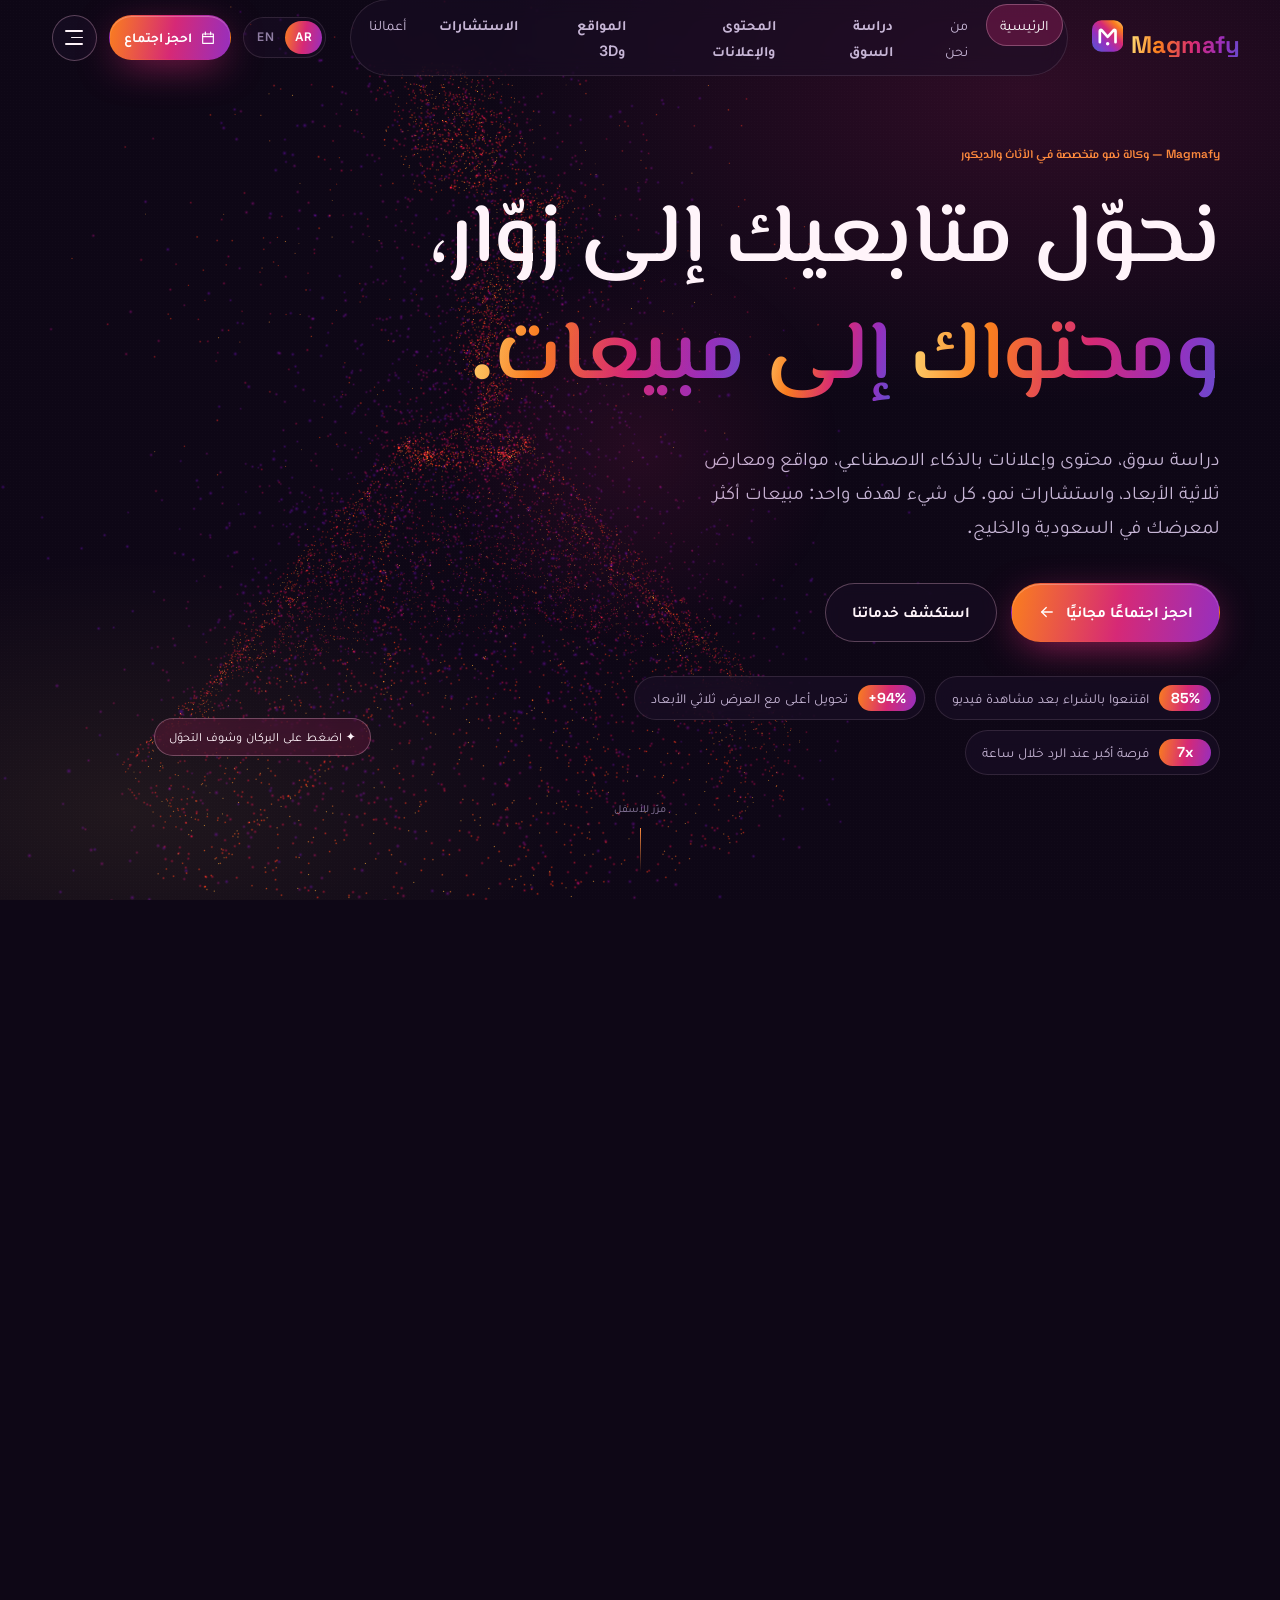
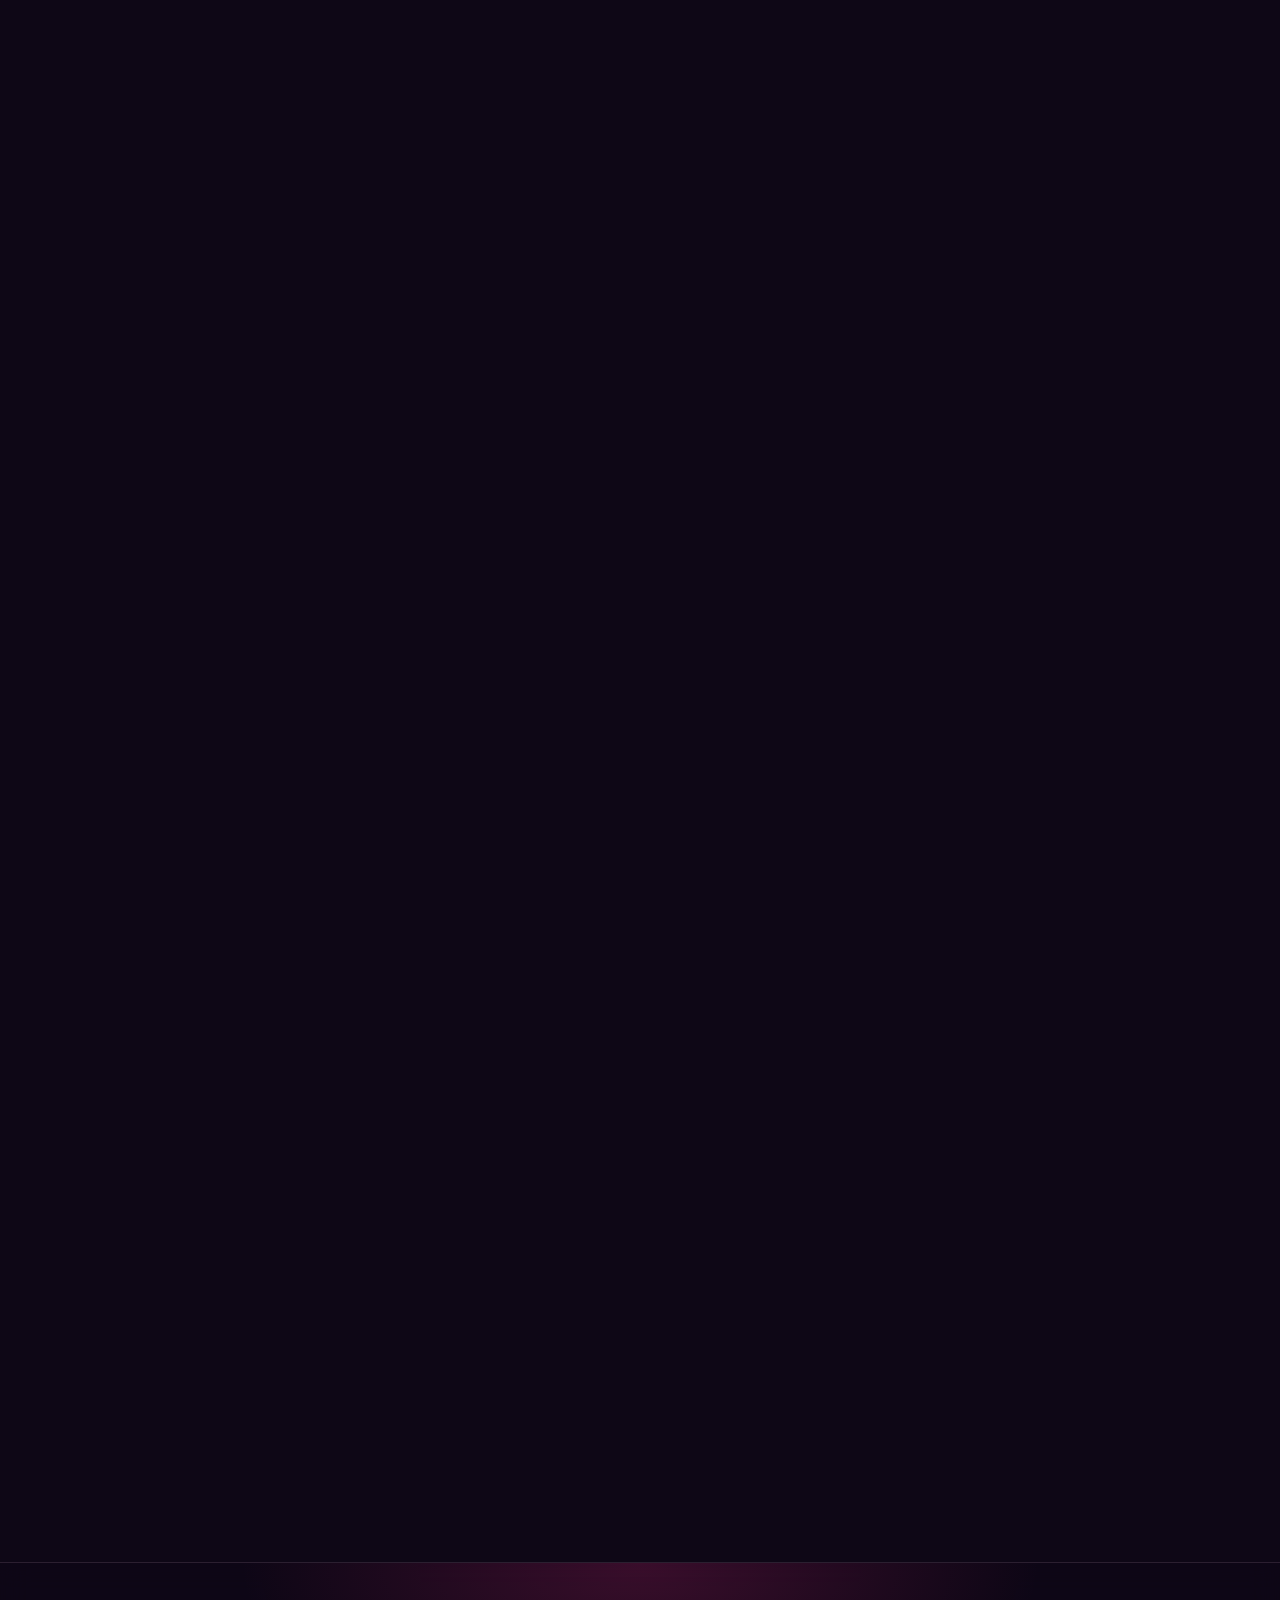
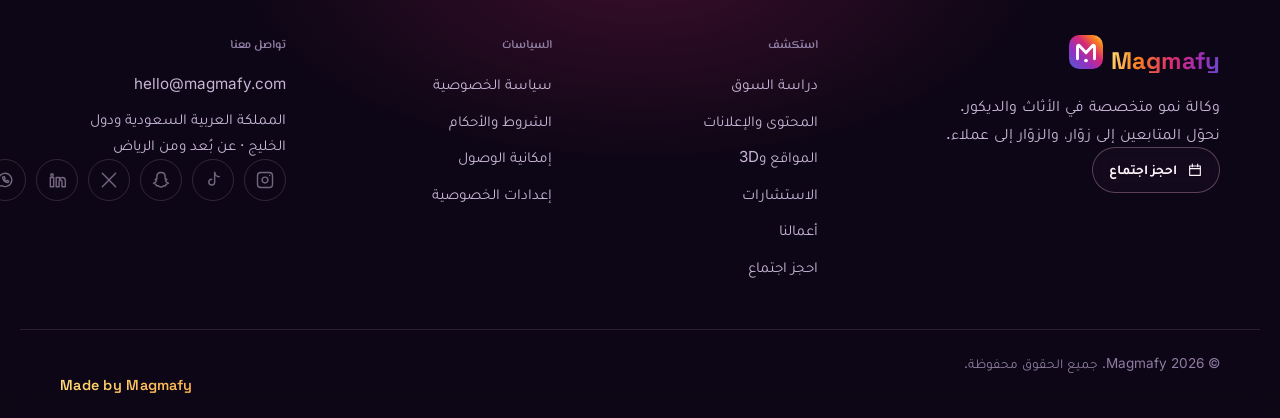
==== pro/index.html @ d5e83c4b "Add Magmafy Pro preview under /pro/ Co-Authored-By: Claude Opus 5.5 (1M context) <noreply@anthropic." ====
<!doctype html>
<html lang="ar" dir="rtl">
<head>
  <meta charset="utf-8">
  <meta name="viewport" content="width=device-width, initial-scale=1, viewport-fit=cover">
  <meta http-equiv="Content-Security-Policy" content="default-src 'self'; script-src 'self'; style-src 'self'; img-src 'self' data: blob:; font-src 'self'; connect-src 'self' blob: https://api.web3forms.com; media-src 'self'; object-src 'none'; base-uri 'none'; form-action 'none'; frame-src 'none'; worker-src 'self' blob:; manifest-src 'self'; upgrade-insecure-requests; require-trusted-types-for 'script'; trusted-types 'none'">
  <meta name="referrer" content="strict-origin-when-cross-origin">
  <meta name="color-scheme" content="dark">
  <meta name="theme-color" content="#0e0716">
  <title>Magmafy — وكالة نمو لمعارض الأثاث والديكور في السعودية</title>
  <meta name="description" content="دراسة السوق، المحتوى والإعلانات بالذكاء الاصطناعي، مواقع ومعارض ثلاثية الأبعاد، واستشارات نمو لمعارض الأثاث والديكور في السعودية والخليج.">
  <meta property="og:title" content="Magmafy — وكالة نمو لمعارض الأثاث والديكور في السعودية">
  <meta property="og:description" content="دراسة السوق، المحتوى والإعلانات بالذكاء الاصطناعي، مواقع ومعارض ثلاثية الأبعاد، واستشارات نمو لمعارض الأثاث والديكور في السعودية والخليج.">
  <meta property="og:type" content="website">
  <meta property="og:locale" content="ar_SA">
  <meta property="og:locale:alternate" content="en_US">
  <link rel="icon" href="assets/img/favicon.svg" type="image/svg+xml">
  <link rel="preload" href="assets/fonts/space-grotesk-latin-wght-normal.woff2" as="font" type="font/woff2" crossorigin>
  <link rel="preload" href="assets/fonts/el-messiri-arabic-700-normal.woff2" as="font" type="font/woff2" crossorigin>
  <link rel="preload" href="assets/fonts/tajawal-arabic-400-normal.woff2" as="font" type="font/woff2" crossorigin>
  <link rel="stylesheet" href="assets/css/main.css">
  <link rel="stylesheet" href="assets/css/demos.css">
  <link rel="stylesheet" href="assets/css/magma.css">
  <script src="content/site-content.js" defer></script>
  <script src="assets/vendor/gsap.min.js" defer></script>
  <script src="assets/vendor/ScrollTrigger.min.js" defer></script>
  <script src="assets/js/main.js" type="module"></script>
</head>
<body data-page="home">
  <div class="preloader" id="preloader" aria-hidden="true"><div class="pl"><div class="pl__glow"></div><div class="pl__orb"><i></i><i></i><i></i><b></b><b></b><b></b></div><div class="preloader__mark"><span>Magmafy</span></div></div><div class="preloader__bar"></div></div>
  <canvas id="world" aria-hidden="true"></canvas>
  <div class="grain" aria-hidden="true"></div>
  <header class="site-header" id="site-header"></header>
  <main id="main" tabindex="-1">
    <noscript><div class="container noscript"><h1>Magmafy</h1><p>فعّل JavaScript لاستخدام الموقع بالكامل. · Please enable JavaScript to use this website.</p><p><a href="booking.html">احجز اجتماع</a> · <a href="privacy.html">سياسة الخصوصية</a> · <a href="terms.html">الشروط والأحكام</a></p><p>Made by Magmafy</p></div></noscript>
  </main>
  <footer class="site-footer" id="site-footer"></footer>
</body>
</html>
---- pro/assets/css/main.css ----
/* ==========================================================================
   Magmafy — design system
   Night-plum canvas, the Magmafy sunset gradient (gold → orange → magenta → violet → blue),
   El Messiri for display, Tajawal for text, Aref Ruqaa for the accent words.
   Colours live in :root so the whole palette can be swapped in one place.
   ========================================================================== */

@font-face { font-family: 'El Messiri'; font-style: normal; font-display: swap; font-weight: 500; src: url('../fonts/el-messiri-arabic-500-normal.woff2') format('woff2'); unicode-range: U+0600-06FF, U+0750-077F, U+0870-088E, U+0890-0891, U+0897-08E1, U+08E3-08FF, U+200C-200E, U+2010-2011, U+204F, U+2E41, U+FB50-FDFF, U+FE70-FE74, U+FE76-FEFC; }
@font-face { font-family: 'El Messiri'; font-style: normal; font-display: swap; font-weight: 600; src: url('../fonts/el-messiri-arabic-600-normal.woff2') format('woff2'); unicode-range: U+0600-06FF, U+0750-077F, U+0870-088E, U+0890-0891, U+0897-08E1, U+08E3-08FF, U+200C-200E, U+2010-2011, U+204F, U+2E41, U+FB50-FDFF, U+FE70-FE74, U+FE76-FEFC; }
@font-face { font-family: 'El Messiri'; font-style: normal; font-display: swap; font-weight: 700; src: url('../fonts/el-messiri-arabic-700-normal.woff2') format('woff2'); unicode-range: U+0600-06FF, U+0750-077F, U+0870-088E, U+0890-0891, U+0897-08E1, U+08E3-08FF, U+200C-200E, U+2010-2011, U+204F, U+2E41, U+FB50-FDFF, U+FE70-FE74, U+FE76-FEFC; }
@font-face { font-family: 'El Messiri'; font-style: normal; font-display: swap; font-weight: 600; src: url('../fonts/el-messiri-latin-600-normal.woff2') format('woff2'); unicode-range: U+0000-00FF, U+0131, U+0152-0153, U+02BB-02BC, U+02C6, U+02DA, U+02DC, U+2000-206F, U+20AC, U+2122, U+2191, U+2193, U+2212, U+2215, U+FEFF, U+FFFD; }
@font-face { font-family: 'El Messiri'; font-style: normal; font-display: swap; font-weight: 700; src: url('../fonts/el-messiri-latin-700-normal.woff2') format('woff2'); unicode-range: U+0000-00FF, U+0131, U+0152-0153, U+02BB-02BC, U+02C6, U+02DA, U+02DC, U+2000-206F, U+20AC, U+2122, U+2191, U+2193, U+2212, U+2215, U+FEFF, U+FFFD; }
@font-face { font-family: 'Aref Ruqaa'; font-style: normal; font-display: swap; font-weight: 700; src: url('../fonts/aref-ruqaa-arabic-700-normal.woff2') format('woff2'); }
@font-face { font-family: 'Tajawal'; font-style: normal; font-display: swap; font-weight: 400; src: url('../fonts/tajawal-arabic-400-normal.woff2') format('woff2'); unicode-range: U+0600-06FF, U+0750-077F, U+0870-088E, U+0890-0891, U+0897-08E1, U+08E3-08FF, U+200C-200E, U+2010-2011, U+204F, U+2E41, U+FB50-FDFF, U+FE70-FE74, U+FE76-FEFC; }
@font-face { font-family: 'Tajawal'; font-style: normal; font-display: swap; font-weight: 400; src: url('../fonts/tajawal-latin-400-normal.woff2') format('woff2'); unicode-range: U+0000-00FF, U+0131, U+0152-0153, U+02BB-02BC, U+02C6, U+02DA, U+02DC, U+2000-206F, U+20AC, U+2122, U+2191, U+2193, U+2212, U+2215, U+FEFF, U+FFFD; }
@font-face { font-family: 'Tajawal'; font-style: normal; font-display: swap; font-weight: 500; src: url('../fonts/tajawal-arabic-500-normal.woff2') format('woff2'); unicode-range: U+0600-06FF, U+0750-077F, U+0870-088E, U+0890-0891, U+0897-08E1, U+08E3-08FF, U+200C-200E, U+2010-2011, U+204F, U+2E41, U+FB50-FDFF, U+FE70-FE74, U+FE76-FEFC; }
@font-face { font-family: 'Tajawal'; font-style: normal; font-display: swap; font-weight: 500; src: url('../fonts/tajawal-latin-500-normal.woff2') format('woff2'); unicode-range: U+0000-00FF, U+0131, U+0152-0153, U+02BB-02BC, U+02C6, U+02DA, U+02DC, U+2000-206F, U+20AC, U+2122, U+2191, U+2193, U+2212, U+2215, U+FEFF, U+FFFD; }
@font-face { font-family: 'Tajawal'; font-style: normal; font-display: swap; font-weight: 700; src: url('../fonts/tajawal-arabic-700-normal.woff2') format('woff2'); unicode-range: U+0600-06FF, U+0750-077F, U+0870-088E, U+0890-0891, U+0897-08E1, U+08E3-08FF, U+200C-200E, U+2010-2011, U+204F, U+2E41, U+FB50-FDFF, U+FE70-FE74, U+FE76-FEFC; }
@font-face { font-family: 'Tajawal'; font-style: normal; font-display: swap; font-weight: 700; src: url('../fonts/tajawal-latin-700-normal.woff2') format('woff2'); unicode-range: U+0000-00FF, U+0131, U+0152-0153, U+02BB-02BC, U+02C6, U+02DA, U+02DC, U+2000-206F, U+20AC, U+2122, U+2191, U+2193, U+2212, U+2215, U+FEFF, U+FFFD; }
@font-face { font-family: 'Tajawal'; font-style: normal; font-display: swap; font-weight: 800; src: url('../fonts/tajawal-arabic-800-normal.woff2') format('woff2'); unicode-range: U+0600-06FF, U+0750-077F, U+0870-088E, U+0890-0891, U+0897-08E1, U+08E3-08FF, U+200C-200E, U+2010-2011, U+204F, U+2E41, U+FB50-FDFF, U+FE70-FE74, U+FE76-FEFC; }
@font-face { font-family: 'Tajawal'; font-style: normal; font-display: swap; font-weight: 800; src: url('../fonts/tajawal-latin-800-normal.woff2') format('woff2'); unicode-range: U+0000-00FF, U+0131, U+0152-0153, U+02BB-02BC, U+02C6, U+02DA, U+02DC, U+2000-206F, U+20AC, U+2122, U+2191, U+2193, U+2212, U+2215, U+FEFF, U+FFFD; }
@font-face { font-family: 'Space Grotesk'; font-style: normal; font-display: swap; font-weight: 300 700; src: url('../fonts/space-grotesk-latin-wght-normal.woff2') format('woff2'); unicode-range: U+0000-00FF, U+0131, U+0152-0153, U+02BB-02BC, U+02C6, U+02DA, U+02DC, U+0304, U+0308, U+0329, U+2000-206F, U+20AC, U+2122, U+2191, U+2193, U+2212, U+2215, U+FEFF, U+FFFD; }
@font-face { font-family: 'Space Grotesk'; font-style: normal; font-display: swap; font-weight: 300 700; src: url('../fonts/space-grotesk-latin-ext-wght-normal.woff2') format('woff2'); unicode-range: U+0100-02BA, U+02BD-02C5, U+02C7-02CC, U+02CE-02D7, U+02DD-02FF, U+0304, U+0308, U+0329, U+1D00-1DBF, U+1E00-1E9F, U+1EF2-1EFF, U+2020, U+20A0-20AB, U+20AD-20C0, U+2113, U+2C60-2C7F, U+A720-A7FF; }
@font-face { font-family: 'Inter'; font-style: normal; font-display: swap; font-weight: 100 900; src: url('../fonts/inter-latin-wght-normal.woff2') format('woff2'); unicode-range: U+0000-00FF, U+0131, U+0152-0153, U+02BB-02BC, U+02C6, U+02DA, U+02DC, U+0304, U+0308, U+0329, U+2000-206F, U+20AC, U+2122, U+2191, U+2193, U+2212, U+2215, U+FEFF, U+FFFD; }
@font-face { font-family: 'Inter'; font-style: normal; font-display: swap; font-weight: 100 900; src: url('../fonts/inter-latin-ext-wght-normal.woff2') format('woff2'); unicode-range: U+0100-02BA, U+02BD-02C5, U+02C7-02CC, U+02CE-02D7, U+02DD-02FF, U+0304, U+0308, U+0329, U+1D00-1DBF, U+1E00-1E9F, U+1EF2-1EFF, U+2020, U+20A0-20AB, U+20AD-20C0, U+2113, U+2C60-2C7F, U+A720-A7FF; }

:root {
  --c-bg: #0e0716;
  --c-bg-2: #1a0f27;
  --c-surface: rgba(30, 17, 44, 0.58);
  --c-surface-solid: #1a0f27;
  --c-border: rgba(255, 210, 236, 0.12);
  --c-border-strong: rgba(255, 196, 226, 0.3);
  --c-text: #fff4fa;
  --c-muted: #c7b6d6;
  --c-faint: #8f7ea3;
  --c-violet: #d62976;
  --c-violet-2: #ff8a3d;
  --c-cyan: #feda75;
  --c-pink: #d62976;
  --m-y: #feda75; --m-o: #fa7e1e; --m-p: #d62976; --m-v: #962fbf; --m-b: #4f5bd5;
  --grad: linear-gradient(100deg, #feda75 0%, #fa7e1e 26%, #d62976 58%, #962fbf 84%, #4f5bd5 108%);
  --grad-btn: linear-gradient(100deg, #fa7e1e 0%, #d62976 52%, #962fbf 100%);
  --grad-soft: linear-gradient(100deg, rgba(254, 218, 117, .14), rgba(214, 41, 118, .14) 55%, rgba(79, 91, 213, .14));

  --f-display: 'Space Grotesk', 'El Messiri', 'Tajawal', system-ui, sans-serif;
  --f-body: 'Inter', 'Tajawal', system-ui, -apple-system, 'Segoe UI', Tahoma, sans-serif;
  --f-art: 'Aref Ruqaa', 'El Messiri', serif;

  --radius: 22px;
  --radius-s: 14px;
  --container: 1240px;
  --gutter: clamp(16px, 4vw, 40px);
  --header-h: 76px;
  --ease: cubic-bezier(.2, .8, .2, 1);
  color-scheme: dark;
}

*, *::before, *::after { box-sizing: border-box; }
[hidden] { display: none !important; }
html { -webkit-text-size-adjust: 100%; scroll-behavior: smooth; scroll-padding-top: calc(var(--header-h) + 12px); }
html.menu-open { overflow: hidden; }
body {
  margin: 0;
  background: var(--c-bg);
  color: var(--c-text);
  font: 400 1rem/1.65 var(--f-body);
  -webkit-font-smoothing: antialiased;
  overflow-x: hidden;
  min-height: 100vh;
}
body::before {
  /* Soft colour wash behind the 3D canvas. */
  content: '';
  position: fixed; inset: 0; z-index: -2; pointer-events: none;
  background:
    radial-gradient(60vw 50vh at 80% 10%, rgba(214, 41, 118, .16), transparent 70%),
    radial-gradient(50vw 40vh at 10% 90%, rgba(254, 218, 117, .08), transparent 70%),
    var(--c-bg);
}
img, svg { display: block; max-width: 100%; }
a { color: inherit; }
button, input, select, textarea { font: inherit; color: inherit; }
::selection { background: rgba(214, 41, 118, .45); color: #fff; }
:focus-visible { outline: 2px solid var(--c-cyan); outline-offset: 3px; border-radius: 6px; }

.icon { fill: none; stroke: currentColor; stroke-width: 1.7; stroke-linecap: round; stroke-linejoin: round; flex: none; }
.container { width: 100%; max-width: var(--container); margin: 0 auto; padding: 0 var(--gutter); }
.container--narrow { max-width: 820px; }
.muted { color: var(--c-faint); }
.center { display: flex; justify-content: center; margin-top: 48px; }

#world {
  position: fixed; inset: 0; width: 100vw; height: 100vh; z-index: -1; pointer-events: none;
}
.grain {
  position: fixed; inset: 0; z-index: -1; pointer-events: none; opacity: .5;
  background-image: radial-gradient(rgba(255,255,255,.035) 1px, transparent 1px);
  background-size: 3px 3px;
}

/* ---------- Preloader ---------- */
.preloader {
  position: fixed; inset: 0; z-index: 100; display: grid; place-items: center;
  background: var(--c-bg); transition: opacity .7s var(--ease), visibility .7s;
}
.preloader.is-done { opacity: 0; visibility: hidden; }
.preloader.is-done .pl { transform: scale(1.35); filter: blur(6px); }
/* Light CSS-only 3D: a gyroscope of three tilted rings with orbiting sparks.
   Only transform/opacity animate, so it stays on the compositor and costs almost nothing. */
.pl { position: relative; display: grid; place-items: center; width: min(340px, 78vw); aspect-ratio: 1; perspective: 900px; transition: transform .8s var(--ease), filter .8s var(--ease); }
.pl > * { grid-area: 1 / 1; }
.pl__glow { width: 70%; aspect-ratio: 1; border-radius: 50%; background: radial-gradient(circle, rgba(214, 41, 118,.45), rgba(254, 218, 117,.12) 45%, transparent 70%); filter: blur(18px); animation: plPulse 2.4s ease-in-out infinite; }
.pl__orb { position: relative; width: 100%; height: 100%; transform-style: preserve-3d; animation: plSpin 9s linear infinite, plIn 1s var(--ease) both; }
.pl__orb i { position: absolute; inset: 0; border-radius: 50%; border: 1.5px solid transparent; transform-style: preserve-3d;
  background: linear-gradient(var(--c-bg), var(--c-bg)) padding-box, conic-gradient(from 0deg, transparent 0 20%, rgba(255, 196, 226,.9), rgba(254, 218, 117,.9), transparent 80%) border-box;
  -webkit-mask: radial-gradient(farthest-side, transparent calc(100% - 2px), #000 calc(100% - 1.5px)); mask: radial-gradient(farthest-side, transparent calc(100% - 2px), #000 calc(100% - 1.5px)); }
.pl__orb i:nth-child(1) { transform: rotateX(72deg); animation: plRing 3.2s linear infinite; --t: rotateX(72deg); }
.pl__orb i:nth-child(2) { transform: rotateY(72deg); animation: plRing 4.4s linear infinite reverse; --t: rotateY(72deg); inset: 6%; }
.pl__orb i:nth-child(3) { transform: rotateX(60deg) rotateY(-45deg); animation: plRing 5.6s linear infinite; --t: rotateX(60deg) rotateY(-45deg); inset: 12%; }
.pl__orb b { position: absolute; inset: 4%; transform-style: preserve-3d; --t: rotateX(70deg); animation: plRing 3s linear infinite; }
.pl__orb b::after { content: ''; position: absolute; left: -3px; top: 50%; width: 6px; height: 6px; margin-top: -3px; border-radius: 50%; background: var(--c-cyan); box-shadow: 0 0 12px 3px rgba(254, 218, 117,.7); }
.pl__orb b:nth-of-type(2) { inset: 14%; --t: rotateY(65deg) rotateX(20deg); animation-duration: 4.2s; animation-direction: reverse; }
.pl__orb b:nth-of-type(2)::after { background: var(--c-violet-2); box-shadow: 0 0 12px 3px rgba(255, 196, 226,.75); }
.pl__orb b:nth-of-type(3) { inset: 20%; --t: rotateX(50deg) rotateY(-40deg); animation-duration: 5.4s; animation-delay: -2s; }
.pl__orb b:nth-of-type(3)::after { background: var(--c-pink); box-shadow: 0 0 10px 2px rgba(254, 218, 117,.7); }
.pl .preloader__mark { position: relative; z-index: 1; animation: plMark 1.1s var(--ease) .15s both; }
.pl .preloader__mark span:first-child { background: linear-gradient(100deg, #fff 30%, #ffc58f 45%, #ffe7a3 55%, #fff 70%); background-size: 250% 100%; -webkit-background-clip: text; background-clip: text; color: transparent; animation: plShine 2.4s ease-in-out .6s infinite; }
@keyframes plSpin { to { transform: rotateY(360deg) rotateX(20deg); } }
@keyframes plIn { from { opacity: 0; scale: .6; } }
@keyframes plRing { from { transform: var(--t) rotateZ(0); } to { transform: var(--t) rotateZ(360deg); } }
@keyframes plPulse { 50% { opacity: .55; transform: scale(.88); } }
@keyframes plMark { from { opacity: 0; letter-spacing: .4em; filter: blur(8px); } }
@keyframes plShine { from { background-position: 100% 0; } to { background-position: -50% 0; } }
.preloader__mark { font: 600 clamp(2rem, 6vw, 3.4rem)/1 var(--f-display); letter-spacing: .02em; display: flex; gap: .3em; align-items: baseline; }
.preloader__mark span:last-child { font-size: .45em; padding: .25em .55em; border-radius: 99px; border: 1px solid var(--c-border-strong); color: var(--c-cyan); }
.preloader__bar { position: absolute; bottom: 18vh; width: min(240px, 60vw); height: 2px; background: rgba(255,255,255,.08); overflow: hidden; border-radius: 2px; }
.preloader__bar::after { content: ''; position: absolute; inset: 0; background: var(--grad); transform-origin: left; animation: load 1.2s var(--ease) forwards; }
@keyframes load { from { transform: scaleX(0); } to { transform: scaleX(1); } }

/* ---------- Header ---------- */
.skip {
  position: fixed; top: 10px; left: 10px; z-index: 60; padding: 10px 16px; border-radius: 10px;
  background: var(--c-text); color: var(--c-bg); font-weight: 600; text-decoration: none;
  transform: translateY(-160%); transition: transform .2s;
}
.skip:focus { transform: none; }
.site-header { position: fixed; inset: 0 0 auto; z-index: 50; }
.header__bar {
  position: relative; z-index: 2;
  display: flex; align-items: center; gap: 24px; height: var(--header-h);
  padding: 0 var(--gutter); max-width: 1440px; margin: 0 auto;
  transition: background .4s, border-color .4s, backdrop-filter .4s;
  border-bottom: 1px solid transparent;
}
.site-header.is-scrolled .header__bar,
.site-header.is-open .header__bar {
  background: rgba(14, 7, 22, .72); backdrop-filter: blur(18px) saturate(140%); -webkit-backdrop-filter: blur(18px) saturate(140%);
  border-color: var(--c-border);
}
.site-header.is-scrolled .header__bar { max-width: none; }
.header__brand { text-decoration: none; display: inline-flex; }
.brand { display: inline-flex; align-items: baseline; gap: 8px; font: 700 1.5rem/1 var(--f-display); letter-spacing: .02em; }
.brand__name { background: var(--grad); -webkit-background-clip: text; background-clip: text; color: transparent; }
.brand__suffix { font-size: .62rem; font-weight: 600; letter-spacing: .12em; padding: 4px 8px; border-radius: 99px; border: 1px solid var(--c-border-strong); color: var(--c-cyan); transform: translateY(-3px); }

.nav { margin-left: auto; }
.nav__list { display: flex; gap: 4px; list-style: none; margin: 0; padding: 4px; border-radius: 99px; border: 1px solid var(--c-border); background: rgba(26, 15, 39, .5); backdrop-filter: blur(10px); -webkit-backdrop-filter: blur(10px); }
.nav__link {
  display: block; padding: 8px 14px; border-radius: 99px; text-decoration: none; font-size: .9rem; color: var(--c-muted);
  transition: color .25s, background .25s;
}
.nav__link:hover { color: var(--c-text); background: rgba(214, 41, 118, .12); }
.nav__link[aria-current='page'] { color: #fff; background: rgba(214, 41, 118, .28); box-shadow: inset 0 0 0 1px var(--c-border-strong); }
.nav__link--service { font-weight: 600; letter-spacing: .01em; }

.header__tools { display: flex; align-items: center; gap: 12px; margin-left: 12px; }
.lang { display: flex; padding: 3px; border-radius: 99px; border: 1px solid var(--c-border); background: rgba(26, 15, 39, .5); }
.lang__btn { border: 0; background: none; cursor: pointer; padding: 6px 10px; border-radius: 99px; font-size: .74rem; font-weight: 600; letter-spacing: .06em; color: var(--c-faint); transition: background .25s, color .25s; }
.lang__btn:hover { color: var(--c-text); }
.lang__btn[aria-pressed='true'] { background: var(--grad-btn); color: #fff; }

.burger {
  width: 46px; height: 46px; border-radius: 50%; border: 1px solid var(--c-border-strong); background: rgba(26, 15, 39, .6);
  display: grid; place-content: center; gap: 5px; cursor: pointer; transition: border-color .3s, background .3s;
}
.burger:hover { background: rgba(214, 41, 118, .2); }
.burger span { display: block; width: 18px; height: 1.6px; background: currentColor; border-radius: 2px; transition: transform .4s var(--ease), opacity .3s; }
.burger span:nth-child(2) { width: 12px; margin-left: auto; }
.is-open .burger span:nth-child(1) { transform: translateY(6.6px) rotate(45deg); }
.is-open .burger span:nth-child(2) { opacity: 0; }
.is-open .burger span:nth-child(3) { transform: translateY(-6.6px) rotate(-45deg); }

/* Side menu with the specialties */
.menu-panel {
  position: fixed; inset: 0; z-index: 1; overflow-y: auto;
  padding: calc(var(--header-h) + 32px) 0 48px;
  background: rgba(14, 7, 22, .9); backdrop-filter: blur(24px); -webkit-backdrop-filter: blur(24px);
  opacity: 0; transition: opacity .45s var(--ease);
}
.menu-panel.is-visible { opacity: 1; }
.menu-panel__inner { display: grid; grid-template-columns: 1.6fr 1fr; gap: clamp(32px, 6vw, 96px); }
.spec-list, .menu-panel__links, .menu-panel__legal { list-style: none; margin: 0; padding: 0; }
.spec-list li { opacity: 0; transform: translateY(24px); transition: opacity .5s var(--ease), transform .6s var(--ease); }
.menu-panel.is-visible .spec-list li { opacity: 1; transform: none; }
.menu-panel.is-visible .spec-list li:nth-child(2) { transition-delay: .06s; }
.menu-panel.is-visible .spec-list li:nth-child(3) { transition-delay: .12s; }
.menu-panel.is-visible .spec-list li:nth-child(4) { transition-delay: .18s; }
.spec {
  display: grid; grid-template-columns: auto auto 1fr auto; align-items: center; gap: 20px;
  padding: 22px 8px; border-bottom: 1px solid var(--c-border); text-decoration: none;
  transition: padding .35s var(--ease), background .35s;
}
.spec:hover, .spec:focus-visible, .spec[aria-current='page'] { padding-left: 20px; background: linear-gradient(90deg, rgba(214, 41, 118, .14), transparent); }
.spec__num { font: 500 .8rem/1 var(--f-display); color: var(--c-faint); }
.spec__icon { width: 52px; height: 52px; border-radius: 16px; display: grid; place-items: center; color: var(--c-cyan); background: rgba(214, 41, 118, .12); border: 1px solid var(--c-border); }
.spec__text { display: grid; gap: 4px; }
.spec__title { font: 600 clamp(1.5rem, 3.2vw, 2.4rem)/1.1 var(--f-display); letter-spacing: -.01em; }
.spec__tagline { color: var(--c-muted); font-size: .95rem; }
.spec__arrow { color: var(--c-violet-2); transition: transform .35s var(--ease); }
.spec:hover .spec__arrow { transform: translateX(6px); }
.menu-panel__links a { display: block; padding: 10px 0; font: 500 1.3rem/1.3 var(--f-display); text-decoration: none; color: var(--c-muted); transition: color .2s; }
.menu-panel__links a:hover, .menu-panel__links a[aria-current='page'] { color: var(--c-text); }
.menu-panel__legal { margin-top: 32px; display: flex; gap: 20px; flex-wrap: wrap; font-size: .85rem; }
.menu-panel__legal a { color: var(--c-faint); }

/* ---------- Type ---------- */
.eyebrow { margin: 0 0 18px; font: 600 .74rem/1.5 var(--f-display); letter-spacing: .22em; text-transform: uppercase; color: var(--c-violet-2); }
.section-title {
  margin: 0; font: 600 clamp(2.2rem, 5.4vw, 4.4rem)/1.04 var(--f-display); letter-spacing: -.025em;
  background: linear-gradient(90deg, var(--c-text) 50%, rgba(255, 244, 250, .28) 50%);
  background-size: 200% 100%; background-position-x: 0%;
  -webkit-background-clip: text; background-clip: text; color: transparent;
}
.section-title .accent, .hero__line--accent .word__inner { background: var(--grad); -webkit-background-clip: text; background-clip: text; color: transparent; }
.section-head { margin-bottom: clamp(32px, 5vw, 64px); max-width: 860px; }
.lead { font-size: clamp(1.05rem, 1.6vw, 1.25rem); color: var(--c-muted); max-width: 640px; margin: -32px 0 48px; }
.prose p { color: var(--c-muted); font-size: 1.06rem; margin: 0 0 1.1em; max-width: 62ch; }

/* ---------- Buttons ---------- */
.btn {
  --tx: 0px; --ty: 0px;
  display: inline-flex; align-items: center; justify-content: center; gap: 10px;
  padding: 15px 26px; border-radius: 99px; border: 1px solid transparent;
  font-weight: 600; font-size: .95rem; text-decoration: none; cursor: pointer; white-space: nowrap;
  transform: translate(var(--tx), var(--ty)); transition: transform .35s var(--ease), box-shadow .35s, background .35s, border-color .35s;
}
.btn--primary { background: var(--grad-btn); color: #fff; box-shadow: 0 10px 40px -10px rgba(214, 41, 118, .8), inset 0 1px 0 rgba(255,255,255,.25); }
.btn--primary:hover { box-shadow: 0 16px 60px -10px rgba(214, 41, 118, 1), 0 0 0 4px rgba(214, 41, 118, .18); }
.btn--ghost { border-color: var(--c-border-strong); background: rgba(26, 15, 39, .5); backdrop-filter: blur(8px); }
.btn--ghost:hover { border-color: var(--c-violet-2); background: rgba(214, 41, 118, .14); }
.btn .icon { transition: transform .3s var(--ease); }
.btn:hover .icon { transform: translateX(4px); }
.btn--block { width: 100%; }

/* ---------- Hero ---------- */
.hero { position: relative; min-height: 100svh; display: flex; align-items: center; padding: calc(var(--header-h) + 40px) 0 96px; }
.hero--compact { min-height: 64svh; }
.hero--service { min-height: 88svh; }
.hero__inner { position: relative; }
.hero__title { margin: 0 0 28px; font: 600 clamp(2.8rem, 8.4vw, 7.2rem)/.98 var(--f-display); letter-spacing: -.035em; max-width: 14ch; }
.hero--compact .hero__title { font-size: clamp(2.4rem, 6.4vw, 5.2rem); max-width: 18ch; }
.hero__line { display: block; }
.word { display: inline-block; overflow: hidden; vertical-align: top; padding-bottom: .08em; margin-right: .22em; }
.word:last-child { margin-right: 0; }
.word__inner { display: inline-block; will-change: transform; }
.hero__text { max-width: 560px; font-size: clamp(1.05rem, 1.5vw, 1.22rem); color: var(--c-muted); margin: 0 0 40px; }
.hero__actions { display: flex; flex-wrap: wrap; gap: 14px; }
.back-link { display: inline-block; margin-bottom: 28px; color: var(--c-muted); text-decoration: none; font-size: .9rem; }
.back-link:hover { color: var(--c-text); }
.scroll-cue {
  position: absolute; left: 50%; bottom: 28px; transform: translateX(-50%);
  display: flex; flex-direction: column; align-items: center; gap: 10px;
  font-size: .68rem; letter-spacing: .3em; text-transform: uppercase; color: var(--c-faint); text-decoration: none;
}
.scroll-cue__line { width: 1px; height: 44px; background: linear-gradient(var(--c-violet-2), transparent); position: relative; overflow: hidden; }
.scroll-cue__line::after { content: ''; position: absolute; left: 0; top: -40%; width: 1px; height: 40%; background: #fff; animation: drip 2s var(--ease) infinite; }
@keyframes drip { to { top: 110%; } }

/* ---------- Sections ---------- */
.section { position: relative; padding: clamp(80px, 12vw, 160px) 0; }

.about__grid { display: grid; grid-template-columns: 1.3fr 1fr; gap: clamp(40px, 7vw, 120px); align-items: center; }
.stats { list-style: none; margin: 0; padding: 0; display: grid; grid-template-columns: 1fr 1fr; gap: 14px; }
.stat {
  padding: 28px 24px; border-radius: var(--radius); background: var(--c-surface); border: 1px solid var(--c-border);
  backdrop-filter: blur(14px); -webkit-backdrop-filter: blur(14px); display: grid; gap: 6px;
}
.stat__value { font: 600 clamp(2.2rem, 4vw, 3.2rem)/1 var(--f-display); background: var(--grad); -webkit-background-clip: text; background-clip: text; color: transparent; }
.stat__label { color: var(--c-muted); font-size: .92rem; }

/* Tilt cards */
[data-tilt] { --rx: 0deg; --ry: 0deg; --mx: 50%; --my: 50%; transform: perspective(900px) rotateX(var(--rx)) rotateY(var(--ry)); transition: transform .5s var(--ease); transform-style: preserve-3d; }

.svc-grid { list-style: none; margin: 0; padding: 0; display: grid; grid-template-columns: repeat(4, 1fr); gap: 16px; }
.svc-card { border-radius: var(--radius); }
.svc-card__link {
  position: relative; display: flex; flex-direction: column; gap: 14px; height: 100%; min-height: 340px; padding: 28px;
  border-radius: var(--radius); background: var(--c-surface); border: 1px solid var(--c-border); text-decoration: none; overflow: hidden;
  backdrop-filter: blur(14px); -webkit-backdrop-filter: blur(14px); transition: border-color .35s;
}
.svc-card__link:hover, .svc-card__link:focus-visible { border-color: var(--c-border-strong); }
.svc-card__glow { position: absolute; inset: 0; background: radial-gradient(320px circle at var(--mx) var(--my), rgba(214, 41, 118, .28), transparent 60%); opacity: 0; transition: opacity .4s; pointer-events: none; }
.svc-card__link:hover .svc-card__glow { opacity: 1; }
.svc-card__top { display: flex; justify-content: space-between; align-items: flex-start; }
.svc-card__icon { width: 56px; height: 56px; border-radius: 16px; display: grid; place-items: center; color: var(--c-cyan); background: rgba(214, 41, 118, .14); border: 1px solid var(--c-border); }
.svc-card__num { font: 500 .85rem/1 var(--f-display); color: var(--c-faint); }
.svc-card__title { margin-top: auto; font: 600 1.6rem/1.15 var(--f-display); letter-spacing: -.01em; }
.svc-card__tagline { color: var(--c-muted); font-size: .95rem; }
.svc-card__more { display: inline-flex; align-items: center; gap: 8px; font-size: .85rem; font-weight: 600; color: var(--c-violet-2); }
.svc-card__link:hover .svc-card__more .icon { transform: translateX(4px); transition: transform .3s var(--ease); }

/* Timeline */
.timeline { list-style: none; margin: 0; padding: 0; position: relative; display: grid; gap: 28px; max-width: 900px; }
.timeline__rail { position: absolute; left: 27px; top: 10px; bottom: 10px; width: 2px; background: rgba(255, 196, 226, .14); border-radius: 2px; }
.timeline__fill { position: absolute; inset: 0; background: var(--grad); transform-origin: top; border-radius: 2px; }
.timeline__step { display: grid; grid-template-columns: 56px 1fr; gap: 28px; align-items: start; }
.timeline__dot {
  position: relative; z-index: 1; width: 56px; height: 56px; border-radius: 50%; display: grid; place-items: center;
  font: 600 .9rem/1 var(--f-display); background: var(--c-bg-2); border: 1px solid var(--c-border-strong); color: var(--c-cyan);
  box-shadow: 0 0 0 6px var(--c-bg), 0 0 30px -4px rgba(214, 41, 118, .7);
}
.timeline__card { padding: 26px 28px; border-radius: var(--radius); background: var(--c-surface); border: 1px solid var(--c-border); backdrop-filter: blur(14px); -webkit-backdrop-filter: blur(14px); }
.timeline__card h3 { margin: 0 0 8px; font: 600 1.3rem/1.2 var(--f-display); }
.timeline__card p { margin: 0; color: var(--c-muted); }

/* Why */
.why-grid { list-style: none; margin: 0; padding: 0; display: grid; grid-template-columns: repeat(4, 1fr); gap: 16px; }
.why-card { padding: 32px; border-radius: var(--radius); background: var(--c-surface); border: 1px solid var(--c-border); backdrop-filter: blur(14px); -webkit-backdrop-filter: blur(14px); }
.why-card__icon { width: 52px; height: 52px; border-radius: 16px; display: grid; place-items: center; margin-bottom: 26px; color: #fff; background: var(--grad-btn); box-shadow: 0 10px 30px -10px rgba(214, 41, 118, .9); }
.why-card h3 { margin: 0 0 10px; font: 600 1.3rem/1.2 var(--f-display); }
.why-card p { margin: 0; color: var(--c-muted); }

/* Projects */
.projects { list-style: none; margin: 0; padding: 0; display: grid; grid-template-columns: repeat(3, 1fr); gap: 20px; }
.project__link {
  display: flex; flex-direction: column; height: 100%; border-radius: var(--radius); overflow: hidden; text-decoration: none;
  background: var(--c-surface); border: 1px solid var(--c-border); backdrop-filter: blur(14px); -webkit-backdrop-filter: blur(14px);
  transition: border-color .35s, box-shadow .35s;
}
a.project__link:hover { border-color: var(--c-border-strong); box-shadow: 0 30px 80px -30px rgba(214, 41, 118, .6); }
.project__frame { margin: 14px 14px 0; border-radius: 14px; overflow: hidden; background: #140a1f; border: 1px solid var(--c-border); }
.project__dots { display: flex; gap: 6px; padding: 10px 12px; border-bottom: 1px solid var(--c-border); }
.project__dots i { width: 8px; height: 8px; border-radius: 50%; background: rgba(255,255,255,.14); }
.project__img { width: 100%; aspect-ratio: 16 / 10; object-fit: cover; transition: transform .8s var(--ease); }
a.project__link:hover .project__img { transform: scale(1.05); }
.project__placeholder { aspect-ratio: 16 / 10; display: grid; place-items: center; font: 700 3rem/1 var(--f-display); letter-spacing: .04em; color: rgba(255,255,255,.85); }
.project__placeholder--0 { background: radial-gradient(circle at 30% 30%, #962fbf, #1e1145 70%); }
.project__placeholder--1 { background: radial-gradient(circle at 70% 30%, #0891b2, #0b1d3a 70%); }
.project__placeholder--2 { background: radial-gradient(circle at 50% 70%, #c026d3, #2a0d3a 70%); }
.project__body { padding: 22px 24px 26px; display: grid; gap: 10px; }
.project__label { justify-self: start; font-size: .72rem; font-weight: 600; letter-spacing: .08em; text-transform: uppercase; padding: 5px 10px; border-radius: 99px; background: rgba(254, 218, 117, .1); color: var(--c-cyan); }
.project__title { margin: 0; font: 600 1.35rem/1.2 var(--f-display); }
.project__text { margin: 0; color: var(--c-muted); font-size: .95rem; }
.project__visit { display: inline-flex; align-items: center; gap: 8px; font-size: .88rem; font-weight: 600; color: var(--c-violet-2); }
.tags { list-style: none; margin: 4px 0 0; padding: 0; display: flex; flex-wrap: wrap; gap: 6px; }
.tags li { font-size: .75rem; padding: 4px 10px; border-radius: 99px; border: 1px solid var(--c-border); color: var(--c-muted); }

/* CTA band */
.cta-band__card {
  position: relative; overflow: hidden; text-align: center; display: grid; justify-items: center; gap: 32px;
  padding: clamp(56px, 9vw, 120px) var(--gutter); border-radius: calc(var(--radius) * 1.6);
  border: 1px solid var(--c-border-strong);
  background: radial-gradient(80% 120% at 50% 0%, rgba(214, 41, 118, .3), rgba(26, 15, 39, .6) 70%);
  backdrop-filter: blur(10px); -webkit-backdrop-filter: blur(10px);
}

/* Service page */
.feature-grid { list-style: none; margin: 0; padding: 0; display: grid; grid-template-columns: repeat(auto-fill, minmax(260px, 1fr)); gap: 16px; }
.feature { position: relative; padding: 28px; min-height: 170px; border-radius: var(--radius); background: var(--c-surface); border: 1px solid var(--c-border); backdrop-filter: blur(14px); -webkit-backdrop-filter: blur(14px); display: grid; align-content: space-between; gap: 22px; }
.feature__num { position: absolute; top: 24px; right: 26px; font: 500 .8rem/1 var(--f-display); color: var(--c-faint); }
.feature__icon { width: 40px; height: 40px; border-radius: 12px; display: grid; place-items: center; color: var(--c-cyan); background: rgba(254, 218, 117, .1); }
.feature p { margin: 0; font: 500 1.12rem/1.35 var(--f-display); }
.next-svc { padding-top: 0; }
.next-svc__link { display: flex; align-items: center; justify-content: space-between; flex-wrap: wrap; gap: 16px; padding: 40px 0; border-top: 1px solid var(--c-border); border-bottom: 1px solid var(--c-border); text-decoration: none; }
.next-svc__link .eyebrow { margin: 0; width: 100%; }
.next-svc__title { font: 600 clamp(2rem, 5vw, 4rem)/1 var(--f-display); letter-spacing: -.02em; transition: color .3s; }
.next-svc__link:hover .next-svc__title { color: var(--c-violet-2); }
.next-svc__link .icon { color: var(--c-violet-2); transition: transform .4s var(--ease); }
.next-svc__link:hover .icon { transform: translateX(10px); }

/* Contact */
.contact { padding-top: 0; }
.contact__grid { display: grid; grid-template-columns: 1fr 1.5fr; gap: clamp(32px, 6vw, 96px); align-items: start; }
.contact__info { list-style: none; margin: 0; padding: 0; display: grid; gap: 14px; }
.contact__item { display: flex; gap: 16px; align-items: center; padding: 20px; border-radius: var(--radius-s); background: var(--c-surface); border: 1px solid var(--c-border); }
.contact__item > span:last-child { display: grid; gap: 2px; min-width: 0; overflow-wrap: anywhere; }
.contact__icon { width: 44px; height: 44px; border-radius: 12px; display: grid; place-items: center; color: var(--c-cyan); background: rgba(254, 218, 117, .1); flex: none; }
.contact__label { font-size: .72rem; letter-spacing: .14em; text-transform: uppercase; color: var(--c-faint); }
.form { padding: clamp(24px, 4vw, 44px); border-radius: var(--radius); background: var(--c-surface); border: 1px solid var(--c-border); backdrop-filter: blur(16px); -webkit-backdrop-filter: blur(16px); display: grid; gap: 18px; }
.form__row { display: grid; grid-template-columns: 1fr 1fr; gap: 18px; }
.form__required, .form__note { margin: 0; font-size: .85rem; color: var(--c-faint); }
.form__status { margin: 0; min-height: 1.4em; color: var(--c-cyan); font-weight: 500; }
.field { display: grid; gap: 8px; }
.field label { font-size: .88rem; color: var(--c-muted); }
.field input, .field select, .field textarea {
  width: 100%; padding: 14px 16px; border-radius: 12px; border: 1px solid var(--c-border); background: rgba(14, 7, 22, .6);
  transition: border-color .25s, box-shadow .25s;
}
.field textarea { resize: vertical; min-height: 150px; }
.field input:focus, .field select:focus, .field textarea:focus { outline: none; border-color: var(--c-violet-2); box-shadow: 0 0 0 4px rgba(214, 41, 118, .2); }
.field [aria-invalid='true'] { border-color: #f87171; }
.field__error { margin: 0; min-height: 0; font-size: .82rem; color: #fca5a5; }
.field__error:empty { display: none; }
.field--check { grid-template-columns: auto 1fr; align-items: start; column-gap: 12px; }
.field--check input { width: 20px; height: 20px; margin-top: 3px; accent-color: var(--c-violet); }
.field--check .field__error { grid-column: 1 / -1; }
.field--check a { color: var(--c-violet-2); }

/* Legal */
.legal { padding-top: calc(var(--header-h) + 64px); }
.legal__title { margin: 0 0 12px; font: 600 clamp(2.2rem, 5vw, 3.6rem)/1.05 var(--f-display); letter-spacing: -.02em; }
.legal__lead { color: var(--c-muted); margin: 0 0 32px; }
.legal__block { margin: 0 0 32px; font-style: normal; }
.legal__block h2 { margin: 0 0 10px; font: 600 1.25rem/1.3 var(--f-display); }
.legal__block p { margin: 0 0 .8em; color: var(--c-muted); }
.legal a { color: var(--c-violet-2); }
.notice { padding: 14px 18px; border-radius: 12px; border: 1px solid rgba(254, 218, 117, .3); background: rgba(254, 218, 117, .06); color: var(--c-cyan); margin: 0 0 28px; }

/* Journey */
.journey__box { display: grid; grid-template-columns: 1fr 1.25fr; gap: 20px; }
.journey__steps { display: grid; gap: 8px; align-content: start; }
.journey__step { position: relative; overflow: hidden; display: grid; grid-template-columns: 44px 1fr; gap: 14px; align-items: center; padding: 14px 16px; border-radius: 16px; border: 1px solid var(--c-border); background: var(--c-surface); text-align: left; cursor: pointer; transition: border-color .3s, background .3s; }
.journey__step:hover { border-color: var(--c-border-strong); }
.journey__step[aria-selected='true'] { border-color: var(--c-violet-2); background: rgba(214, 41, 118, .16); }
.journey__num { width: 44px; height: 44px; border-radius: 12px; display: grid; place-items: center; font: 600 .9rem/1 var(--f-display); color: var(--c-cyan); background: rgba(255,255,255,.04); border: 1px solid var(--c-border); transition: background .3s, color .3s; }
.journey__step[aria-selected='true'] .journey__num, .journey__step.is-done .journey__num { background: var(--grad-btn); color: #fff; border-color: transparent; }
.journey__label { display: grid; }
.journey__label b { font: 600 1.05rem/1.3 var(--f-display); }
.journey__label small { color: var(--c-faint); font-size: .78rem; }
.journey__bar { position: absolute; left: 0; bottom: 0; width: 100%; height: 2px; }
.journey__bar i { display: block; height: 100%; width: 0; background: var(--grad); }
.is-auto .journey__step[aria-selected='true'] .journey__bar i { animation: jbar 9s linear forwards; }
@keyframes jbar { to { width: 100%; } }
.journey__stage { position: relative; display: grid; grid-template-rows: 1fr auto; min-width: 0; overflow: hidden; border-radius: 22px; border: 1px solid var(--c-border-strong); background: radial-gradient(120% 90% at 70% 0%, rgba(214, 41, 118, .22), rgba(20, 10, 30, .9) 60%); min-height: 460px; }
.journey__copy { padding: 4px 28px 26px; animation: fadeUp .5s var(--ease); }
.journey__tag { display: inline-block; padding: 4px 10px; border-radius: 99px; font-size: .72rem; font-weight: 600; color: var(--c-cyan); background: rgba(254, 218, 117, .1); }
.journey__copy h3 { margin: 12px 0 8px; font: 600 1.6rem/1.2 var(--f-display); }
.journey__copy p { margin: 0; color: var(--c-muted); max-width: 52ch; }
.journey__example { margin: 18px 0 0; font-size: .82rem; color: var(--c-faint); }
@keyframes fadeUp { from { opacity: 0; transform: translateY(14px); } }

/* ---------- Footer ---------- */
.site-footer { position: relative; margin-top: 40px; border-top: 1px solid var(--c-border); background: rgba(14, 7, 22, .82); backdrop-filter: blur(14px); -webkit-backdrop-filter: blur(14px); overflow: hidden; }
.footer__glow { position: absolute; left: 50%; top: -200px; width: 800px; height: 400px; transform: translateX(-50%); background: radial-gradient(closest-side, rgba(214, 41, 118, .22), transparent); pointer-events: none; }
.footer__grid { position: relative; display: grid; grid-template-columns: 1.6fr 1fr 1fr 1fr; gap: 40px; padding-top: 72px; padding-bottom: 48px; }
.footer__tagline { color: var(--c-muted); margin: 14px 0 0; max-width: 28ch; }
.footer__head { margin: 0 0 16px; font: 600 .74rem/1.5 var(--f-display); letter-spacing: .2em; text-transform: uppercase; color: var(--c-faint); }
.footer__list { list-style: none; margin: 0; padding: 0; display: grid; gap: 8px; }
.footer__link { color: var(--c-muted); text-decoration: none; font-size: .95rem; transition: color .2s; }
.footer__link:hover { color: var(--c-text); }
.footer__btn { background: none; border: 0; padding: 0; cursor: pointer; text-align: left; }
.footer__social { list-style: none; margin: 0; padding: 0; display: flex; gap: 10px; }
.social-btn { width: 42px; height: 42px; border-radius: 50%; display: grid; place-items: center; border: 1px solid var(--c-border-strong); color: var(--c-muted); transition: color .2s, background .2s; }
.social-btn:hover { color: #fff; background: rgba(214, 41, 118, .25); }
.footer__bottom { position: relative; padding-top: 22px; padding-bottom: 22px; border-top: 1px solid var(--c-border); font-size: .85rem; color: var(--c-faint); }
.footer__bottom p { margin: 0; }

/* ---------- Dialog ---------- */
.dialog { max-width: min(520px, calc(100vw - 32px)); padding: 32px; border-radius: var(--radius); border: 1px solid var(--c-border-strong); background: var(--c-surface-solid); color: var(--c-text); }
.dialog::backdrop { background: rgba(4, 3, 10, .7); backdrop-filter: blur(6px); }
.dialog__title { margin: 0 0 12px; font: 600 1.4rem/1.2 var(--f-display); }
.dialog p { color: var(--c-muted); }
.dialog__status { color: var(--c-cyan) !important; min-height: 1.4em; }
.dialog__actions { display: flex; flex-wrap: wrap; gap: 10px; justify-content: flex-end; }

/* ---------- Cursor glow ---------- */
.cursor-glow { position: fixed; left: -200px; top: -200px; width: 400px; height: 400px; border-radius: 50%; pointer-events: none; z-index: 0; background: radial-gradient(closest-side, rgba(214, 41, 118, .12), transparent); }

/* ---------- Responsive ---------- */
@media (max-width: 1180px) {
  .nav { display: none; }
  .header__tools { margin-left: auto; }
  .svc-grid { grid-template-columns: repeat(2, 1fr); }
}
@media (max-width: 900px) {
  .about__grid, .contact__grid, .menu-panel__inner, .journey__box { grid-template-columns: 1fr; }
  .journey__steps { grid-template-columns: repeat(3, 1fr); }
  .journey__step { grid-template-columns: 1fr; gap: 8px; }
  .why-grid { grid-template-columns: 1fr 1fr; }
  .projects { grid-template-columns: 1fr; }
  .footer__grid { grid-template-columns: 1fr 1fr; }
  .footer__brand { grid-column: 1 / -1; }
}
@media (max-width: 600px) {
  :root { --header-h: 66px; }
  .svc-grid, .form__row, .stats { grid-template-columns: 1fr; }
  .stats { grid-template-columns: 1fr 1fr; }
  .svc-card__link { min-height: 260px; }
  .spec { grid-template-columns: auto 1fr auto; gap: 14px; }
  .spec__num { display: none; }
  .spec__icon { width: 44px; height: 44px; }
  .timeline__step { grid-template-columns: 44px 1fr; gap: 16px; }
  .timeline__dot { width: 44px; height: 44px; font-size: .8rem; }
  .timeline__rail { left: 21px; }
  .lang__btn { padding: 6px 8px; }
  .why-grid { grid-template-columns: 1fr; }
  .journey__steps { grid-template-columns: repeat(2, 1fr); }
  .journey__label small { display: none; }
  .journey__stage { min-height: 0; }
  .jv { min-height: 230px; }
  .jv-logo { font-size: 2.4rem; }
  .jv--auto { gap: 24px; }
  .hero__actions .btn { flex: 1 1 100%; }
}

@media (prefers-reduced-motion: reduce) {
  *, *::before, *::after { animation-duration: .001ms !important; animation-iteration-count: 1 !important; transition-duration: .001ms !important; scroll-behavior: auto !important; }
  [data-tilt] { transform: none !important; }
  .section-title { background-position-x: 0% !important; }
}

/* ---------- Consent ---------- */
.consent {
  position: fixed; left: 50%; bottom: 16px; z-index: 70; width: min(960px, calc(100vw - 24px));
  display: grid; grid-template-columns: 1fr auto; gap: 18px 28px; align-items: center;
  padding: 20px 24px; border-radius: 20px; border: 1px solid var(--c-border-strong);
  background: rgba(14, 11, 28, .96); backdrop-filter: blur(20px); -webkit-backdrop-filter: blur(20px);
  box-shadow: 0 30px 80px -20px rgba(0,0,0,.8);
  transform: translate(-50%, 140%); transition: transform .5s var(--ease);
}
.consent.is-in { transform: translate(-50%, 0); }
.consent__title { margin: 0 0 6px; font: 600 1.05rem/1.3 var(--f-display); }
.consent p { margin: 0; color: var(--c-muted); font-size: .88rem; }
.consent__links { margin-top: 6px !important; font-size: .8rem !important; }
.consent__links a { color: var(--c-violet-2); }
.consent__actions { display: grid; grid-template-columns: 1fr 1fr; gap: 8px; min-width: 300px; }
.consent__btn { padding: 12px 18px; justify-content: center; }
.consent__more { grid-column: 1 / -1; border: 0; background: none; color: var(--c-muted); text-decoration: underline; cursor: pointer; font-size: .85rem; padding: 4px; }
.consent-dialog { max-width: min(600px, calc(100vw - 24px)); position: relative; }
.dialog__x { position: absolute; top: 14px; right: 14px; width: 34px; height: 34px; border-radius: 50%; border: 1px solid var(--c-border); background: none; font-size: 1.3rem; cursor: pointer; color: var(--c-muted); }
.consent__cat { padding: 14px 16px; margin: 10px 0; border-radius: 14px; border: 1px solid var(--c-border); background: rgba(255,255,255,.03); }
.consent__cat-head { display: flex; justify-content: space-between; align-items: center; gap: 12px; }
.consent__cat-head label { font-weight: 600; }
.consent__cat p { margin: 6px 0 0; font-size: .85rem; }
.consent__note { color: var(--c-faint) !important; font-size: .78rem !important; }
.switch { position: relative; display: inline-flex; }
.switch input { position: absolute; inset: 0; opacity: 0; margin: 0; cursor: pointer; }
.switch input:disabled { cursor: not-allowed; }
.switch__ui { width: 44px; height: 26px; border-radius: 26px; background: rgba(255,255,255,.12); position: relative; transition: background .25s; }
.switch__ui::after { content: ''; position: absolute; top: 3px; left: 3px; width: 20px; height: 20px; border-radius: 50%; background: #fff; transition: transform .25s var(--ease); }
.switch input:checked + .switch__ui { background: var(--c-violet); }
.switch input:checked + .switch__ui::after { transform: translateX(18px); }
.switch input:disabled + .switch__ui { opacity: .6; }
.switch input:focus-visible + .switch__ui { outline: 2px solid var(--c-cyan); outline-offset: 2px; }
.social-btn.is-soon { opacity: .55; cursor: default; }
.contact__item--social { display: grid; gap: 10px; }
.contact__social { list-style: none; margin: 0; padding: 0; display: flex; flex-wrap: wrap; gap: 8px; }
.hp { position: absolute !important; left: -9999px; width: 1px; height: 1px; overflow: hidden; }
.form { position: relative; }
@media (max-width: 760px) {
  .consent { grid-template-columns: 1fr; padding: 18px; bottom: 10px; }
  .consent__actions { min-width: 0; }
}

/* ---------- Journey showcase (example client: Kaffee Müller → MORA) ---------- */
.journey__box { align-items: start; }
.journey__ex { position: absolute; top: 14px; left: 18px; z-index: 3; padding: 4px 10px; border-radius: 99px; font-size: .7rem; font-weight: 600; letter-spacing: .02em; color: #f4ead9; background: rgba(217, 101, 59, .22); border: 1px solid rgba(217, 101, 59, .45); }
.journey__visual { padding: 50px 22px 18px; min-width: 0; animation: fadeUp .5s var(--ease); }
.jx { color: var(--c-text); font-size: .9rem; min-width: 0; }
.jx-hint { margin: 10px 0 0; font-size: .74rem; color: var(--c-faint); text-align: center; }
.jx-link { background: none; border: 0; padding: 4px 0; color: var(--c-cyan); font: inherit; font-size: .82rem; font-weight: 600; cursor: pointer; }
.jx-btn { display: inline-flex; align-items: center; justify-content: center; gap: 6px; border: 0; border-radius: 99px; padding: 9px 16px; font: 600 .82rem/1 var(--f-body, inherit); color: #fff; background: #d9653b; cursor: pointer; transition: transform .2s, background .2s; }
.jx-btn:hover { background: #c4552d; transform: translateY(-1px); }
.jx-btn:disabled { opacity: .7; cursor: default; transform: none; }
.jx-chips { display: flex; flex-wrap: wrap; gap: 6px; }
.jx-chip { border: 1px solid rgba(42, 29, 23, .18); background: #fff; color: #2a1d17; border-radius: 99px; padding: 6px 11px; font: inherit; font-size: .76rem; cursor: pointer; }
.jx-chip[aria-pressed='true'] { background: #2a1d17; color: #f4ead9; border-color: #2a1d17; }
.jx-kpi { display: grid; gap: 2px; padding: 12px 14px; border-radius: 14px; background: rgba(255,255,255,.05); border: 1px solid var(--c-border); }
.jx-kpi b { font: 600 1.35rem/1.1 var(--f-display); }
.jx-kpi small { color: var(--c-muted); font-size: .72rem; }

/* client card */
.jx-client { display: grid; grid-template-columns: auto 1fr; gap: 22px; align-items: center; margin: 0 0 20px; padding: 18px 22px; border-radius: 20px; border: 1px solid rgba(217, 101, 59, .35); background: linear-gradient(110deg, rgba(217, 101, 59, .12), rgba(214, 41, 118, .08)); }
.jx-client small { color: #f0a27f; font-size: .72rem; font-weight: 700; text-transform: uppercase; letter-spacing: .12em; }
.jx-client p { margin: 4px 0 0; color: var(--c-muted); }
.jx-client p b { color: var(--c-text); }
.jx-client__goal { color: var(--c-text) !important; font-weight: 600; }
.jx-client__logos { display: flex; align-items: center; gap: 12px; }
.jx-client__arrow { color: #d9653b; font-size: 1.4rem; animation: nudge 1.6s ease-in-out infinite; }
@keyframes nudge { 50% { transform: translateX(5px); } }

/* logos */
.jx-logo { display: inline-flex; align-items: center; gap: 10px; }
.jx-logo span { display: grid; line-height: 1.05; }
.jx-logo--old { padding: 8px 14px; border-radius: 6px; background: #fff7e8; border: 3px double #8a5a33; }
.jx-logo--old b { font: italic 700 1.3rem/1 Georgia, 'Times New Roman', serif; color: #b91c1c; text-shadow: 1px 1px 0 #f5c26b; }
.jx-logo--old small { font: italic .7rem Georgia, serif; color: #6b3e1f; }
.jx-logo--new { color: #f4ead9; }
.jx-logo--new b { font: 700 1.5rem/1 var(--f-display); letter-spacing: .28em; color: #f4ead9; }
.jx-logo--new small { font-size: .52rem; letter-spacing: .32em; color: #d9653b; font-weight: 700; }
.jx-logo.is-sm { transform: scale(.82); transform-origin: left center; }
.jx-logo--new.is-sm { padding: 8px 12px; border-radius: 10px; background: #2a1d17; }
.jx-sun { color: inherit; flex: none; }

/* coffee bag */
.jx-bag { --bag: #d9653b; position: relative; width: 74px; aspect-ratio: 3 / 4; border-radius: 8px 8px 12px 12px; background: linear-gradient(100deg, rgba(255,255,255,.12), transparent 30%, rgba(0,0,0,.2)), var(--bag); display: grid; align-content: center; justify-items: center; gap: 4px; box-shadow: 0 14px 24px -12px rgba(0,0,0,.6); color: #f4ead9; flex: none; }
.jx-bag__top { position: absolute; top: 0; left: 0; right: 0; height: 12%; border-radius: 8px 8px 0 0; background: repeating-linear-gradient(90deg, rgba(0,0,0,.25) 0 2px, transparent 2px 5px); }
.jx-bag__label { display: grid; justify-items: center; gap: 2px; width: 74%; padding: 6px 4px; border-radius: 6px; background: #f4ead9; color: #2a1d17; }
.jx-bag__label b { font: 700 .5rem/1 var(--f-display); letter-spacing: .2em; }
.jx-bag em { font-style: normal; font-size: .46rem; font-weight: 600; text-align: center; padding: 0 4px; }
.jx-bag.is-old { border-radius: 4px; background: repeating-linear-gradient(0deg, rgba(0,0,0,.05) 0 3px, transparent 3px 6px), var(--bag); }
.jx-bag.is-old .jx-bag__label { background: #fff; border: 2px solid #b91c1c; border-radius: 50%; aspect-ratio: 1; width: 66%; align-content: center; }
.jx-bag.is-old .jx-bag__label b { font: italic 700 .52rem/1.1 Georgia, serif; letter-spacing: 0; color: #b91c1c; text-align: center; }
.jx-bag.is-old em { color: #fff7e8; font-family: Georgia, serif; }

/* 01 strategy board */
.jx--board { display: grid; grid-template-columns: repeat(3, 1fr); gap: 12px; }
.jx-col { padding: 14px; border-radius: 16px; background: rgba(255,255,255,.04); border: 1px solid var(--c-border); animation: fadeUp .5s var(--ease) both; min-width: 0; }
.jx-col:nth-child(2) { animation-delay: .15s; } .jx-col:nth-child(3) { animation-delay: .3s; }
.jx-col h4 { margin: 0 0 10px; font: 600 .72rem/1 var(--f-display); text-transform: uppercase; letter-spacing: .14em; color: var(--c-faint); }
.jx-col ul { list-style: none; margin: 0; padding: 0; display: grid; gap: 8px; }
.jx-col li { display: flex; gap: 8px; align-items: flex-start; font-size: .82rem; line-height: 1.35; }
.jx-col--now { border-color: rgba(251, 113, 133, .3); }
.jx-x { color: #fb7185; font-size: .7rem; margin-top: 2px; }
.jx-col--goal { border-color: rgba(74, 222, 128, .3); }
.jx-col--goal svg { color: #4ade80; flex: none; margin-top: 2px; }
.jx-persona { display: grid; gap: 8px; }
.jx-persona.is-in { animation: fadeUp .4s var(--ease); }
.jx-persona__top { display: flex; gap: 10px; align-items: center; }
.jx-persona__top div { display: grid; }
.jx-persona__top b { font-size: .88rem; }
.jx-persona__top small { color: var(--c-muted); font-size: .7rem; }
.jx-avatar { width: 38px; height: 38px; border-radius: 50%; display: grid; place-items: center; font-weight: 700; color: #fff; background: linear-gradient(135deg, #d9653b, #d62976); flex: none; }
.jx-persona q { font-size: .8rem; font-style: italic; color: var(--c-text); padding: 8px 10px; border-radius: 10px; background: rgba(214, 41, 118, .14); }
.jx-plan { grid-column: 1 / -1; display: flex; flex-wrap: wrap; align-items: center; gap: 8px; padding: 12px 14px; border-radius: 16px; border: 1px dashed var(--c-border-strong); }
.jx-plan b { margin-right: 4px; font-size: .78rem; color: var(--c-faint); text-transform: uppercase; letter-spacing: .12em; }
.jx-plan span { display: inline-flex; align-items: center; gap: 6px; padding: 5px 10px 5px 5px; border-radius: 99px; background: rgba(255,255,255,.06); font-size: .78rem; animation: pop .4s var(--ease) both; }
.jx-plan span i { width: 20px; height: 20px; display: grid; place-items: center; border-radius: 50%; font-style: normal; font-size: .66rem; font-weight: 700; background: var(--grad-btn); }
.jx-plan span:nth-of-type(2) { animation-delay: .5s; } .jx-plan span:nth-of-type(3) { animation-delay: .6s; } .jx-plan span:nth-of-type(4) { animation-delay: .7s; } .jx-plan span:nth-of-type(5) { animation-delay: .8s; } .jx-plan span:nth-of-type(1) { animation-delay: .4s; }

/* 02 brand compare */
.jx-compare { --pos: 100%; position: relative; border-radius: 18px; overflow: hidden; cursor: ew-resize; touch-action: pan-y; user-select: none; -webkit-user-select: none; }
.jx-layer--new { position: absolute; inset: 0; clip-path: inset(0 0 0 var(--pos)); }
.jx-scene { display: grid; gap: 14px; justify-items: center; padding: 22px 16px 16px; background: radial-gradient(120% 80% at 50% 0%, #3a2a22, #1c1410); }
.jx-scene.is-old { background: repeating-linear-gradient(45deg, #efe3cf 0 10px, #e8d9c0 10px 20px); }
.jx-plate { min-height: 64px; display: grid; place-items: center; }
.jx-items { display: flex; justify-content: center; align-items: flex-end; gap: clamp(10px, 4vw, 30px); width: 100%; }
.jx-items figure { margin: 0; display: grid; justify-items: center; gap: 6px; }
.jx-items figcaption { font-size: .64rem; color: rgba(244, 234, 217, .65); text-transform: uppercase; letter-spacing: .12em; }
.is-old .jx-items figcaption { color: #6b3e1f; }
.jx-cup { position: relative; width: 50px; height: 60px; border-radius: 4px 4px 14px 14px; background: #f4ead9; display: grid; place-items: center; box-shadow: 0 12px 20px -10px rgba(0,0,0,.6); }
.jx-cup::before { content: ''; position: absolute; top: -6px; left: -3px; right: -3px; height: 8px; border-radius: 4px; background: #2a1d17; }
.jx-cup.is-old { background: #fff; border: 2px solid #ddd; }
.jx-cup.is-old::before { background: #fff; border: 2px solid #ddd; }
.jx-cup.is-old b { font: italic 700 .5rem/1 Georgia, serif; color: #b91c1c; transform: rotate(-8deg); }
.jx-store { position: relative; width: 104px; height: 88px; border-radius: 6px 6px 0 0; background: #2a1d17; display: grid; justify-items: center; overflow: hidden; box-shadow: 0 12px 20px -10px rgba(0,0,0,.6); }
.jx-store__awn { position: absolute; top: 22px; left: -4px; right: -4px; height: 14px; background: repeating-linear-gradient(90deg, #d9653b 0 13px, #f4ead9 13px 26px); border-radius: 0 0 8px 8px; }
.jx-store__sign { position: relative; margin-top: 5px; font: 700 .62rem/1 var(--f-display); letter-spacing: .3em; color: #f4ead9; }
.jx-store__win { position: absolute; left: 10px; bottom: 0; width: 46px; height: 38px; background: linear-gradient(135deg, rgba(244,234,217,.5), rgba(244,234,217,.1)); border: 2px solid #d9653b; border-bottom: 0; }
.jx-store__door { position: absolute; right: 12px; bottom: 0; width: 26px; height: 44px; background: #d9653b; border-radius: 3px 3px 0 0; }
.jx-store.is-old { background: #c9b79c; border-radius: 0; }
.jx-store.is-old .jx-store__awn { background: repeating-linear-gradient(90deg, #b91c1c 0 13px, #fff 13px 26px); border-radius: 0; }
.jx-store.is-old .jx-store__sign { font: italic 700 .55rem/1 Georgia, serif; letter-spacing: 0; color: #b91c1c; background: #fff7e8; padding: 2px 4px; }
.jx-store.is-old .jx-store__win { border-color: #6b3e1f; background: rgba(255,255,255,.35); }
.jx-store.is-old .jx-store__door { background: #6b3e1f; }
.jx-handle { position: absolute; top: 0; bottom: 0; left: var(--pos); width: 2px; margin-left: -1px; background: #fff; box-shadow: 0 0 12px rgba(0,0,0,.5); pointer-events: none; }
.jx-handle span { position: absolute; top: 50%; left: 50%; width: 36px; height: 36px; margin: -18px; border-radius: 50%; display: grid; place-items: center; background: #fff; color: #2a1d17; font-size: .9rem; box-shadow: 0 6px 18px rgba(0,0,0,.4); }
.jx-ba { position: absolute; top: 10px; padding: 3px 9px; border-radius: 99px; font-size: .66rem; font-weight: 700; text-transform: uppercase; letter-spacing: .1em; pointer-events: none; }
.jx-ba--l { left: 10px; background: #fff7e8; color: #b91c1c; }
.jx-ba--r { right: 10px; background: #d9653b; color: #fff; }
.jx-compare:focus-visible { outline: 2px solid var(--c-cyan); outline-offset: 3px; }
.jx-palette { display: flex; flex-wrap: wrap; align-items: center; justify-content: center; gap: 10px 14px; margin-top: 12px; }
.jx-palette > b { width: 100%; text-align: center; font-size: .68rem; text-transform: uppercase; letter-spacing: .14em; color: var(--c-faint); }
.jx-palette > span { display: flex; align-items: center; gap: 7px; animation: pop .4s var(--ease) both; }
.jx-palette i { width: 26px; height: 26px; border-radius: 8px; background: var(--sw); border: 1px solid rgba(255,255,255,.15); }
.jx-palette small { display: grid; font-size: .72rem; line-height: 1.15; }
.jx-palette em { font-style: normal; color: var(--c-faint); font-size: .64rem; }
.jx-font b { font: 700 1.3rem/1 var(--f-display); }

/* 03 mini shop */
.jx-browser { border-radius: 14px; overflow: hidden; background: #faf6ef; box-shadow: 0 30px 60px -24px rgba(0,0,0,.7); color: #2a1d17; }
.jx-browser__bar { display: flex; align-items: center; gap: 5px; padding: 8px 10px; background: #ece4d7; }
.jx-browser__bar i { width: 8px; height: 8px; border-radius: 50%; background: #d3c6b2; }
.jx-browser__bar span { flex: 1; margin-left: 8px; padding: 3px 10px; border-radius: 99px; background: #fff; font-size: .66rem; color: #7a6a5c; }
.jx-shop { display: grid; grid-template-rows: auto 1fr; height: 330px; }
.jx-shop__nav { display: flex; align-items: center; justify-content: space-between; gap: 8px; padding: 8px 12px; border-bottom: 1px solid #ece4d7; background: #faf6ef; }
.jx-shop__nav > div { display: flex; align-items: center; gap: 2px; }
.jx-shop__nav button { background: none; border: 0; font: inherit; font-size: .76rem; color: #2a1d17; padding: 6px 8px; border-radius: 8px; cursor: pointer; }
.jx-shop__nav button[aria-current='true'] { background: #2a1d17; color: #f4ead9; }
.jx-shop__brand { display: flex !important; align-items: center; gap: 6px; color: #2a1d17 !important; background: none !important; }
.jx-shop__brand b { font: 700 .85rem/1 var(--f-display); letter-spacing: .24em; }
.jx-shop__cartbtn { position: relative; display: inline-flex !important; align-items: center; gap: 4px; }
.jx-shop__count { min-width: 18px; height: 18px; display: grid; place-items: center; border-radius: 99px; background: #d9653b; color: #fff; font-size: .66rem; }
.jx-shop__cartbtn.is-bump .jx-shop__count { animation: bump .4s var(--ease); }
@keyframes bump { 50% { transform: scale(1.5); } }
.jx-shop__view { overflow-y: auto; overscroll-behavior: contain; padding: 12px; display: grid; gap: 10px; align-content: start; animation: fadeUp .35s var(--ease); }
.jx-shop__view h5 { margin: 0; font: 700 1.05rem/1.2 var(--f-display); }
.jx-shop__view h6 { margin: 4px 0 0; font: 700 .72rem/1 var(--f-display); text-transform: uppercase; letter-spacing: .14em; color: #8a7766; }
.jx-shop__view p { margin: 0; font-size: .78rem; color: #6b5a4c; }
.jx-shop__hero { display: flex; align-items: center; justify-content: space-between; gap: 12px; padding: 16px; border-radius: 14px; background: linear-gradient(120deg, #2a1d17, #4a2e22); color: #f4ead9; }
.jx-shop__hero > div { display: grid; gap: 8px; justify-items: start; }
.jx-shop__hero p { color: rgba(244, 234, 217, .75); }
.jx-shop__hero .jx-bag { transform: rotate(8deg); }
.jx-grid { display: grid; grid-template-columns: repeat(2, 1fr); gap: 8px; }
.jx-pcard { display: grid; justify-items: center; gap: 3px; padding: 12px 8px; border-radius: 12px; border: 1px solid #ece4d7; background: #fff; font: inherit; color: #2a1d17; cursor: pointer; transition: transform .2s, box-shadow .2s; }
.jx-pcard:hover { transform: translateY(-2px); box-shadow: 0 10px 20px -12px rgba(42, 29, 23, .5); }
.jx-pcard .jx-bag { width: 52px; margin-bottom: 4px; }
.jx-pcard b { font-size: .78rem; }
.jx-pcard small { font-size: .66rem; color: #8a7766; }
.jx-pcard span { font-size: .78rem; font-weight: 700; color: #d9653b; }
.jx-product { display: grid; grid-template-columns: auto 1fr; gap: 14px; align-items: start; }
.jx-product .jx-bag { width: 96px; }
.jx-product > div { display: grid; gap: 6px; justify-items: start; }
.jx-product small { color: #8a7766; font-size: .72rem; }
.jx-price { font: 700 1.1rem/1 var(--f-display); color: #d9653b; }
.jx-lbl { margin-top: 4px !important; font-size: .68rem !important; font-weight: 700; text-transform: uppercase; letter-spacing: .1em; }
.jx-shop .jx-link { color: #8a5a33; justify-self: start; }
.jx-cart { list-style: none; margin: 0; padding: 0; display: grid; gap: 8px; }
.jx-cart li { display: grid; grid-template-columns: auto 1fr auto auto; gap: 10px; align-items: center; padding: 8px 10px; border-radius: 10px; background: #fff; border: 1px solid #ece4d7; font-size: .76rem; }
.jx-cart li > div { display: grid; }
.jx-cart small { color: #8a7766; font-size: .66rem; }
.jx-dot { width: 22px; height: 28px; border-radius: 4px; background: var(--bag); }
.jx-qty { display: inline-flex; align-items: center; gap: 6px; }
.jx-qty button { width: 22px; height: 22px; border-radius: 50%; border: 1px solid #ddd2c2; background: #faf6ef; cursor: pointer; font: inherit; color: #2a1d17; line-height: 1; }
.jx-sum { display: grid; grid-template-columns: 1fr auto; gap: 4px 10px; margin: 4px 0; font-size: .78rem; }
.jx-sum dt { color: #8a7766; } .jx-sum dd { margin: 0; text-align: right; }
.jx-empty { padding: 30px 0; text-align: center; }
.jx-thanks { display: grid; justify-items: center; gap: 8px; padding: 24px 10px; text-align: center; }
.jx-thanks__ok { width: 56px; height: 56px; border-radius: 50%; display: grid; place-items: center; background: #4ade80; color: #0b3b1e; animation: pop .5s var(--ease); }

/* 04 automation */
.jx--auto { display: grid; grid-template-columns: 1.4fr 1fr; gap: 16px; align-items: start; }
.jx-flow { list-style: none; margin: 0; padding: 0; display: grid; gap: 6px; position: relative; }
.jx-flow__n { display: grid; grid-template-columns: 30px 1fr; gap: 10px; align-items: center; padding: 8px 10px; border-radius: 12px; border: 1px solid var(--c-border); background: rgba(255,255,255,.03); opacity: .45; transition: opacity .3s, border-color .3s, background .3s, transform .3s; }
.jx-flow__n > div { display: grid; min-width: 0; }
.jx-flow__n b { font-size: .82rem; }
.jx-flow__n small { color: var(--c-muted); font-size: .7rem; white-space: nowrap; overflow: hidden; text-overflow: ellipsis; }
.jx-flow__ic { width: 30px; height: 30px; border-radius: 50%; display: grid; place-items: center; font-size: .72rem; font-weight: 700; background: rgba(255,255,255,.06); }
.jx-flow__n.is-on { opacity: 1; border-color: rgba(74, 222, 128, .45); background: rgba(74, 222, 128, .08); transform: translateX(4px); }
.jx-flow__n.is-on .jx-flow__ic { background: #4ade80; color: #0b3b1e; }
.jx-auto__side { display: grid; gap: 10px; }
.jx-auto__side .jx-hint { text-align: left; margin: 0; }

/* 05 AI chat */
.jx--ai { display: grid; gap: 12px; }
.jx-chat { border-radius: 16px; overflow: hidden; background: #faf6ef; color: #2a1d17; box-shadow: 0 24px 50px -24px rgba(0,0,0,.7); }
.jx-chat__head { display: flex; align-items: center; gap: 8px; padding: 10px 14px; background: #2a1d17; color: #f4ead9; }
.jx-chat__head b { font-size: .86rem; }
.jx-aitag { margin-left: auto; padding: 2px 8px; border-radius: 99px; font-size: .64rem; font-weight: 700; background: rgba(254, 218, 117, .18); color: #ffe7a3; }
.jx-chat__log { height: 200px; overflow-y: auto; overscroll-behavior: contain; display: flex; flex-direction: column; gap: 8px; padding: 12px; }
.jx-msg { max-width: 84%; padding: 8px 12px; border-radius: 14px 14px 14px 4px; background: #fff; border: 1px solid #ece4d7; font-size: .8rem; line-height: 1.4; animation: fadeUp .3s var(--ease); }
.jx-msg small { display: block; font-size: .6rem; font-weight: 700; color: #0e7490; margin-bottom: 2px; }
.jx-msg.is-user { align-self: flex-end; border-radius: 14px 14px 4px 14px; background: #d9653b; color: #fff; border: 0; }
.jx-msg.is-typing { display: flex; gap: 4px; }
.jx-msg.is-typing i { width: 6px; height: 6px; border-radius: 50%; background: #b8a593; animation: blink 1.2s infinite; }
.jx-msg.is-typing i:nth-child(2) { animation-delay: .2s; } .jx-msg.is-typing i:nth-child(3) { animation-delay: .4s; }
.jx-msg__prod { display: flex; align-items: center; gap: 10px; margin-top: 8px; padding: 8px; border-radius: 10px; background: #faf6ef; }
.jx-msg__prod .jx-bag { width: 36px; }
.jx-msg__prod div { display: grid; }
.jx-chips--q { padding: 0 12px 12px; }
.jx-chips--q .jx-chip:disabled { opacity: .5; }
.jx-stats { display: grid; grid-template-columns: repeat(3, 1fr); gap: 8px; }
.jx-stats div { display: grid; padding: 10px; border-radius: 12px; background: rgba(255,255,255,.04); border: 1px solid var(--c-border); text-align: center; }
.jx-stats b { font: 600 1.15rem/1.1 var(--f-display); color: var(--c-cyan); }
.jx-stats small { font-size: .66rem; color: var(--c-muted); }

/* 06 growth */
.jx--growth { display: grid; grid-template-columns: 200px 1fr; gap: 16px; align-items: start; }
.jx-ad { border-radius: 14px; overflow: hidden; background: #fff; color: #111; box-shadow: 0 24px 50px -24px rgba(0,0,0,.7); }
.jx-ad__head { display: flex; align-items: center; gap: 8px; padding: 8px 10px; }
.jx-ad__head div { display: grid; line-height: 1.15; }
.jx-ad__head b { font-size: .72rem; } .jx-ad__head small { font-size: .6rem; color: #777; }
.jx-ad__av { width: 26px; height: 26px; border-radius: 50%; display: grid; place-items: center; background: #2a1d17; color: #f4ead9; }
.jx-ad__img { display: grid; justify-items: center; gap: 10px; padding: 18px 12px; background: radial-gradient(circle at 50% 30%, #f4ead9, #e7d3b8); }
.jx-ad__img .jx-bag { animation: float 3s ease-in-out infinite; }
.jx-ad__img p { margin: 0; font: 700 .85rem/1.2 var(--f-display); text-align: center; color: #2a1d17; }
@keyframes float { 50% { transform: translateY(-6px) rotate(-3deg); } }
.jx-ad__cta { display: flex; justify-content: space-between; align-items: center; padding: 8px 10px; font-size: .68rem; background: #f3f3f3; }
.jx-ad__cta b { color: #0064e0; }
.jx-dash { display: grid; gap: 10px; min-width: 0; }
.jx-month { display: grid; gap: 6px; font-size: .78rem; color: var(--c-muted); }
.jx-month b { color: var(--c-text); }
.jx-month input { width: 100%; accent-color: #d9653b; }
.jx-kpis { display: grid; grid-template-columns: repeat(2, 1fr); gap: 8px; }
.jx-kpis .jx-kpi b { font-size: 1.1rem; }
.jx-bars { display: flex; align-items: flex-end; gap: 8px; height: 90px; }
.jx-bar { flex: 1; height: 100%; display: grid; grid-template-rows: 1fr auto; justify-items: center; gap: 4px; }
.jx-bar i { align-self: end; width: 100%; height: var(--h); border-radius: 6px 6px 2px 2px; background: rgba(255,255,255,.08); transition: background .4s; }
.jx-bar.is-on i { background: linear-gradient(#f0a27f, #d9653b); }
.jx-bar small { font-size: .62rem; color: var(--c-faint); }

@media (max-width: 760px) {
  .jx-client { grid-template-columns: 1fr; gap: 12px; padding: 16px; }
  .journey__visual { padding: 46px 14px 14px; }
  .jx--board { grid-template-columns: 1fr; }
  .jx--auto, .jx--growth { grid-template-columns: 1fr; }
  .jx--growth .jx-ad { max-width: 240px; justify-self: center; width: 100%; }
  .jx-store { width: 84px; height: 76px; }
  .jx-scene .jx-bag { width: 60px; }
  .jx-logo--new b { font-size: 1.25rem; }
  .jx-logo--old b { font-size: 1.1rem; }
  .jx-plate .jx-logo { transform: scale(.85); }
}

/* ---------- Portfolio live covers ---------- */
.sc { position: relative; aspect-ratio: 16 / 11; overflow: hidden; width: 100%; contain: inline-size; font-size: 11px; line-height: 1.3; }
.sc img { display: block; }
.sc-toast { position: absolute; left: 50%; bottom: 10px; translate: -50% 0; padding: 6px 10px; border-radius: 99px; background: rgba(17, 17, 17, .88); color: #fff; font-size: .95em; white-space: nowrap; opacity: 0; pointer-events: none; }
.sc-toast.is-in { animation: scToast 2s var(--ease); }
@keyframes scToast { 0% { opacity: 0; transform: translateY(10px); } 15%, 80% { opacity: 1; transform: none; } 100% { opacity: 0; } }
/* shop */
.sc-shop { background: #f4f3ef; color: #111; display: grid; grid-template-rows: auto 1fr auto; }
.sc-shop__nav { display: flex; align-items: center; gap: 10px; padding: 7px 10px; background: #fff; }
.sc-shop__nav b { font: 800 1.1em/1 var(--f-display); letter-spacing: .2em; }
.sc-shop__nav span { color: #777; }
.sc-shop__cart { margin-left: auto; color: #111 !important; font-weight: 600; }
.sc-shop__cart i { display: inline-grid; place-items: center; min-width: 16px; height: 16px; border-radius: 99px; background: #ff4d2e; color: #fff; font-style: normal; font-size: .85em; }
.sc-shop__hero { position: relative; overflow: hidden; background: #e9e6df; }
.sc-shop__heroimg { position: absolute; inset: 0; width: 100%; height: 100%; object-fit: cover; opacity: 0; transform: scale(1.08); transition: opacity .8s, transform 2.4s var(--ease); }
.sc-shop__heroimg.is-on { opacity: 1; transform: scale(1); }
.sc-shop__copy { position: absolute; left: 10px; bottom: 10px; display: grid; gap: 2px; padding: 8px 10px; border-radius: 10px; background: rgba(255,255,255,.88); backdrop-filter: blur(6px); }
.sc-shop__copy small { color: #ff4d2e; font-weight: 700; text-transform: uppercase; letter-spacing: .1em; font-size: .8em; }
.sc-shop__copy b { font: 700 1.25em/1.1 var(--f-display); }
.sc-shop__strip { display: flex; gap: 6px; padding: 6px; width: max-content; background: #fff; }
.is-run .sc-shop__strip { animation: scStrip 18s linear infinite; }
@keyframes scStrip { to { transform: translateX(-50%); } }
.sc-shop__card { width: 74px; display: grid; gap: 1px; }
.sc-shop__card img { width: 74px; height: 46px; object-fit: cover; border-radius: 6px; background: #eee; }
.sc-shop__card small { font-size: .85em; color: #555; }
.sc-shop__card b { font-size: .9em; }
.sc-shop .sc-toast { bottom: auto; top: 38px; }
/* crm */
.sc-crm { background: #0f1424; color: #e7ecf7; display: grid; grid-template-rows: auto 1fr; }
.sc-crm__top { display: flex; align-items: center; gap: 14px; padding: 8px 10px; border-bottom: 1px solid rgba(255,255,255,.08); }
.sc-crm__logo { color: #7dd3fc; margin-right: auto; font-size: 1.05em; }
.sc-crm__kpi { display: grid; text-align: right; }
.sc-crm__kpi small { color: #8b95ad; font-size: .82em; }
.sc-crm__kpi b { font: 700 1.15em/1.1 var(--f-display); }
.sc-crm__board { display: grid; grid-template-columns: repeat(3, 1fr); gap: 6px; padding: 8px; }
.sc-crm__col { display: flex; flex-direction: column; gap: 5px; padding: 6px; border-radius: 8px; background: rgba(255,255,255,.04); min-width: 0; }
.sc-crm__col > small { color: #8b95ad; text-transform: uppercase; letter-spacing: .08em; font-size: .8em; font-weight: 700; }
.sc-crm__col:last-child > small { color: #4ade80; }
.sc-crm__card { display: flex; gap: 6px; align-items: center; padding: 5px; border-radius: 7px; background: #182038; border: 1px solid rgba(255,255,255,.06); min-width: 0; }
.sc-crm__card div { display: grid; min-width: 0; }
.sc-crm__card b { font-size: .9em; white-space: nowrap; overflow: hidden; text-overflow: ellipsis; }
.sc-crm__card small { color: #8b95ad; font-size: .85em; }
.sc-crm__card.is-move { animation: scMove .6s var(--ease); }
.sc-crm__card.is-won { border-color: rgba(74, 222, 128, .5); background: rgba(74, 222, 128, .1); }
@keyframes scMove { from { opacity: 0; transform: translateX(-24px) scale(.95); } }
.sc-av { width: 20px; height: 20px; border-radius: 50%; object-fit: cover; flex: none; background: #2a3354; }
.sc-toast--crm { background: rgba(125, 211, 252, .95); color: #0f1424; font-weight: 600; }
/* ai */
.sc-ai { background: linear-gradient(140deg, #f7f5ff, #eef6ff); color: #241536; display: grid; grid-template-rows: auto 1fr auto; }
.sc-ai__top { display: flex; align-items: center; gap: 8px; padding: 7px 10px; background: #fff; border-bottom: 1px solid #ebe8f5; }
.sc-ai__top b { font: 700 1.1em/1 var(--f-display); color: #7a2399; }
.sc-ai__tag { padding: 1px 7px; border-radius: 99px; background: #ede9fe; color: #7a2399; font-weight: 700; font-size: .8em; }
.sc-ai__grid { display: grid; grid-template-columns: .85fr 1fr; gap: 8px; padding: 8px; min-height: 0; }
.sc-ai__doc { position: relative; overflow: hidden; display: flex; flex-direction: column; gap: 4px; padding: 9px; border-radius: 6px; background: #fff; box-shadow: 0 6px 18px -8px rgba(60, 40, 120, .35); }
.sc-ai__doc b { font: 800 1.05em/1 var(--f-display); letter-spacing: .1em; }
.sc-ai__doc small { color: #777; font-size: .8em; }
.sc-ai__doc i { height: 4px; border-radius: 3px; background: #e7e4ef; }
.sc-ai__doc em { margin-top: auto; align-self: flex-end; font-style: normal; font-weight: 700; }
.sc-ai__beam { position: absolute; left: 0; right: 0; top: -20%; height: 18%; background: linear-gradient(transparent, rgba(214, 41, 118, .35), transparent); border-bottom: 2px solid #d62976; opacity: 0; }
.is-scan .sc-ai__beam { opacity: 1; animation: scBeam 1.4s ease-in-out infinite alternate; }
@keyframes scBeam { to { top: 100%; } }
.sc-ai__fields { list-style: none; margin: 0; padding: 0; display: grid; gap: 3px; align-content: start; }
.sc-ai__fields li { display: grid; grid-template-columns: 1fr auto; gap: 0 6px; padding: 3px 7px; border-radius: 6px; background: #fff; opacity: .25; transform: translateX(8px); transition: opacity .35s, transform .35s var(--ease); }
.sc-ai__fields li.is-on { opacity: 1; transform: none; }
.sc-ai__fields small { color: #7a7490; font-size: .82em; }
.sc-ai__fields b { grid-row: span 1; text-align: right; font-size: .9em; }
.sc-ai__conf { grid-column: 1 / -1; height: 2px; border-radius: 2px; background: #eee; }
.sc-ai__conf i { display: block; height: 100%; width: 0; border-radius: 2px; background: linear-gradient(90deg, #d62976, #feda75); transition: width .5s var(--ease); }
.sc-ai__status { padding: 6px 10px; font-weight: 600; color: #7a2399; background: #fff; border-top: 1px solid #ebe8f5; }
.is-done .sc-ai__status { color: #15803d; }
.projects > li { min-width: 0; }

/* ---------- Portfolio stage (10 projects, wave transitions) ---------- */
.pf { position: relative; }
.pf-stage { position: relative; height: 100vh; height: 100svh; overflow: hidden; display: grid; grid-template-rows: 1fr auto; padding: 88px 0 20px; }
.pf-slides { position: relative; perspective: 1600px; }
.pf-slide { position: absolute; inset: 0; display: grid; grid-template-columns: minmax(0, .8fr) minmax(0, 1.2fr); gap: 48px; align-items: center; width: min(1240px, calc(100% - 48px)); margin: 0 auto; visibility: hidden; opacity: 0; transition: transform .95s cubic-bezier(.7, 0, .2, 1), opacity .8s, filter .8s; }
.pf-slide.is-active, .pf-slide.is-leaving { visibility: visible; }
.pf-slide:not(.is-active):not(.is-leaving) { display: none; }
.pf-slide.is-active { opacity: 1; transform: none; filter: none; }
.pf-slide.from-left { transition: none; opacity: 0; transform: translateX(-70vw) rotateY(35deg) skewX(8deg); filter: blur(10px); }
.pf-slide.from-right { transition: none; opacity: 0; transform: translateX(70vw) rotateY(-35deg) skewX(-8deg); filter: blur(10px); }
.pf-slide.is-leaving.to-right { opacity: 0; transform: translateX(80vw) rotateY(-30deg) skewX(-10deg) scale(.9); filter: blur(12px); }
.pf-slide.is-leaving.to-left { opacity: 0; transform: translateX(-80vw) rotateY(30deg) skewX(10deg) scale(.9); filter: blur(12px); }
.pf-info { display: grid; gap: 14px; align-content: center; }
.pf-num { font: 700 clamp(3rem, 7vw, 5.5rem)/.9 var(--f-display); background: var(--grad); -webkit-background-clip: text; background-clip: text; color: transparent; }
.pf-num small { font-size: .3em; color: var(--c-faint); -webkit-text-fill-color: var(--c-faint); }
.pf-cat { justify-self: start; padding: 5px 12px; border-radius: 99px; font-size: .74rem; font-weight: 600; color: var(--c-cyan); background: rgba(254, 218, 117, .1); }
.pf-title { margin: 0; display: grid; gap: 4px; }
.pf-title b { font: 700 clamp(2rem, 4vw, 3.2rem)/1 var(--f-display); }
.pf-title span { font: 500 clamp(1.05rem, 1.6vw, 1.3rem)/1.3 var(--f-display); color: var(--c-muted); }
.pf-text { margin: 0; color: var(--c-muted); max-width: 46ch; }
.pf-device { position: relative; display: grid; place-items: center; min-width: 0; }
.pf-controls { display: flex; align-items: center; justify-content: center; gap: 16px; position: relative; z-index: 2; }
.pf-nav { width: 44px; height: 44px; border-radius: 50%; border: 1px solid var(--c-border-strong); background: var(--c-surface); color: var(--c-text); font-size: 1.1rem; cursor: pointer; }
.pf-nav:hover { border-color: var(--c-violet-2); }
.pf-dots { display: flex; gap: 8px; }
.pf-dot { width: 9px; height: 9px; padding: 0; border-radius: 99px; border: 0; background: rgba(255,255,255,.2); cursor: pointer; transition: width .3s, background .3s; }
.pf-dot[aria-current='true'] { width: 28px; background: var(--grad); }
.pf-progress { position: absolute; left: 0; right: 0; top: 0; height: 2px; background: rgba(255,255,255,.05); }
.pf-progress i { display: block; height: 100%; background: var(--grad); transform-origin: left; transition: transform .6s var(--ease); }
.pf-hint { position: absolute; right: 24px; bottom: 26px; margin: 0; font-size: .75rem; color: var(--c-faint); }

/* frames */
.pf-browser { width: 100%; max-width: 680px; border-radius: 14px; overflow: hidden; background: #fff; box-shadow: 0 40px 90px -30px rgba(0,0,0,.85), 0 0 0 1px rgba(255,255,255,.08); }
.pf-browser__bar { display: flex; align-items: center; gap: 6px; padding: 9px 12px; background: #eceaf2; }
.pf-browser__bar i { width: 9px; height: 9px; border-radius: 50%; background: #d3cfdd; }
.pf-browser__bar i:nth-child(1) { background: #ff5f57; } .pf-browser__bar i:nth-child(2) { background: #febc2e; } .pf-browser__bar i:nth-child(3) { background: #28c840; }
.pf-browser__bar span { flex: 1; margin-left: 10px; padding: 4px 12px; border-radius: 99px; background: #fff; font-size: .72rem; color: #6b6780; }
.pf-browser--dark .pf-browser__bar { background: #1b1f2e; } .pf-browser--dark .pf-browser__bar span { background: #0f1424; color: #8b95ad; }
.pf-browser--cover .sc { font-size: clamp(11px, 1.15vw, 15px); }
.pf-phone { position: relative; width: 250px; aspect-ratio: 9 / 19.5; padding: 10px; border-radius: 42px; background: #0b0b10; box-shadow: 0 40px 90px -30px rgba(0,0,0,.9), inset 0 0 0 2px #2b2b36; flex: none; }
.pf-phone__notch { position: absolute; top: 18px; left: 50%; translate: -50% 0; width: 76px; height: 22px; border-radius: 99px; background: #000; z-index: 3; }
.pf-phone__screen { position: relative; height: 100%; border-radius: 33px; overflow: hidden; background: #fff; color: #111; font-size: 12px; }
.pf-phone--dark .pf-phone__screen { background: #000; color: #fff; }
.pf-phone--sm { width: 210px; }
.pf-dual { display: flex; align-items: center; justify-content: center; gap: 24px; width: 100%; }
.pf-dual--phones .pf-phone--sm { margin-top: 80px; }
.pf-toast { position: absolute; left: 50%; bottom: 14px; translate: -50% 0; max-width: 90%; padding: 8px 14px; border-radius: 12px; background: rgba(17,17,17,.9); color: #fff; font-size: .78rem; opacity: 0; pointer-events: none; text-align: center; }
.pf-toast--light { background: #111; }
.pf-toast.is-in { animation: scToast 2.2s var(--ease); }

/* meta story + ads manager */
.pf-story { position: absolute; inset: 0; background: #111; }
.pf-story__img { position: absolute; inset: 0; width: 100%; height: 100%; object-fit: cover; opacity: 0; transform: scale(1.1); transition: opacity .6s, transform 2.6s linear; }
.pf-story__img.is-on { opacity: 1; transform: scale(1); }
.pf-story__bars { position: absolute; top: 42px; left: 10px; right: 10px; display: flex; gap: 4px; z-index: 2; }
.pf-story__bars i { flex: 1; height: 2.5px; border-radius: 2px; background: rgba(255,255,255,.35); overflow: hidden; }
.pf-story__bars b { display: block; height: 100%; width: 0; background: #fff; }
.pf-story__bars i.is-done b { width: 100%; }
.pf-story__bars i.is-run b { animation: storyBar 2.4s linear forwards; }
@keyframes storyBar { to { width: 100%; } }
.pf-story__head { position: absolute; top: 52px; left: 12px; display: flex; align-items: center; gap: 7px; color: #fff; z-index: 2; text-shadow: 0 1px 4px rgba(0,0,0,.5); }
.pf-story__head small { opacity: .8; font-size: .85em; }
.pf-story__av { width: 26px; height: 26px; border-radius: 50%; display: grid; place-items: center; background: linear-gradient(135deg, #f9a8d4, #fde68a); color: #7c2d12; font-weight: 800; border: 2px solid #fff; }
.pf-story__cta { position: absolute; left: 0; right: 0; bottom: 18px; display: grid; justify-items: center; color: #fff; z-index: 2; animation: float 2s ease-in-out infinite; }
.pf-story__cta b { padding: 8px 18px; border-radius: 99px; background: #fff; color: #111; }
.pf-am { width: 300px; padding: 16px; border-radius: 16px; background: #fff; color: #1c1e21; box-shadow: 0 30px 70px -30px rgba(0,0,0,.8); font-size: 12px; }
.pf-am__head { display: flex; align-items: center; gap: 8px; margin-bottom: 12px; }
.pf-am__logo { width: 26px; height: 26px; border-radius: 8px; display: grid; place-items: center; background: #0866ff; color: #fff; font-weight: 800; }
.pf-am__live { margin-left: auto; color: #1b9e4b; font-weight: 600; }
.pf-am__grid { display: grid; grid-template-columns: 1fr 1fr; gap: 8px; }
.pf-am__kpi { display: grid; padding: 10px; border-radius: 10px; background: #f2f4f7; }
.pf-am__kpi small { color: #65676b; } .pf-am__kpi b { font: 700 1.25rem/1.2 var(--f-display); }
.pf-am__chart { display: flex; align-items: flex-end; gap: 5px; height: 70px; margin-top: 12px; }
.pf-am__chart i { flex: 1; height: var(--h); border-radius: 4px 4px 1px 1px; background: linear-gradient(#5b9dff, #0866ff); }

/* restaurant */
.pf-resto { position: relative; aspect-ratio: 16 / 10; color: #fff; overflow: hidden; background: #1a120c; }
.pf-resto__bg { position: absolute; inset: 0; width: 100%; height: 100%; object-fit: cover; filter: brightness(.5); }
.pf-resto__nav { position: relative; display: flex; align-items: center; gap: 16px; padding: 12px 18px; font-size: .78rem; }
.pf-resto__nav b { margin-right: auto; font: italic 600 1.15rem/1 Georgia, serif; color: #f3d9a4; }
.pf-resto__hero { position: relative; padding: 4% 18px 0; max-width: 58%; }
.pf-resto__hero h4 { margin: 0 0 12px; font: 600 clamp(1rem, 2vw, 1.6rem)/1.15 Georgia, serif; }
.pf-resto__dishes { display: flex; gap: 8px; }
.pf-resto__dishes div { width: 33%; display: grid; gap: 2px; font-size: .68rem; }
.pf-resto__dishes img { width: 100%; aspect-ratio: 1; object-fit: cover; border-radius: 8px; }
.pf-resto__dishes b { color: #f3d9a4; }
.pf-resto__book { position: absolute; right: 16px; bottom: 16px; width: 36%; display: grid; gap: 8px; padding: 12px; border-radius: 12px; background: rgba(255,255,255,.95); color: #2a1d17; font-size: .74rem; }
.pf-pills { display: flex; flex-wrap: wrap; gap: 4px; }
.pf-pills span { padding: 3px 8px; border-radius: 99px; border: 1px solid #e3d8c8; transition: background .3s, color .3s; }
.pf-pills span.is-on { background: #8a1c1c; color: #fff; border-color: #8a1c1c; }
.pf-resto .pf-toast { bottom: auto; top: 50px; }

/* fitness app */
.pf-fit { display: grid; gap: 12px; padding: 46px 14px 12px; height: 100%; align-content: start; background: radial-gradient(120% 60% at 50% 0%, #1c1c2b, #000); }
.pf-fit__top { display: flex; gap: 8px; align-items: center; }
.pf-fit__top div { display: grid; } .pf-fit__top small { color: #8e8e93; font-size: .8em; }
.pf-fit__av { width: 32px; height: 32px; border-radius: 50%; object-fit: cover; background: #333; }
.pf-rings { width: 62%; justify-self: center; transform: rotate(-90deg); }
.pf-ring { stroke-dasharray: 100; stroke-dashoffset: 100; }
.pf-rings.is-run .r1 { animation: ring1 1.6s var(--ease) forwards; } .pf-rings.is-run .r2 { animation: ring2 1.6s .15s var(--ease) forwards; } .pf-rings.is-run .r3 { animation: ring3 1.6s .3s var(--ease) forwards; }
@keyframes ring1 { to { stroke-dashoffset: 18; } } @keyframes ring2 { to { stroke-dashoffset: 34; } } @keyframes ring3 { to { stroke-dashoffset: 9; } }
.pf-fit__stats { display: grid; grid-template-columns: repeat(3, 1fr); text-align: center; }
.pf-fit__stats div { display: grid; } .pf-fit__stats b { font: 700 1.1rem/1.1 var(--f-display); } .pf-fit__stats small { color: #8e8e93; font-size: .75em; }
.pf-fit__stats div:nth-child(1) b { color: #ff2d55; } .pf-fit__stats div:nth-child(2) b { color: #a6ff00; } .pf-fit__stats div:nth-child(3) b { color: #00d6ff; }
.pf-fit__list { list-style: none; margin: 0; padding: 0; display: grid; gap: 6px; }
.pf-fit__list li { display: grid; grid-template-columns: auto 1fr auto; gap: 8px; align-items: center; padding: 8px; border-radius: 12px; background: #1c1c1e; }
.pf-fit__list small { color: #8e8e93; }
.pf-fit__ic { width: 28px; height: 28px; border-radius: 8px; display: grid; place-items: center; background: #2c2c2e; }
.pf-fit__tabs { position: absolute; left: 0; right: 0; bottom: 0; display: flex; justify-content: space-around; padding: 10px 0 16px; background: rgba(28,28,30,.9); }
.pf-fit__tabs i { width: 18px; height: 18px; border-radius: 6px; background: #48484a; } .pf-fit__tabs i.is-on { background: #a6ff00; }

/* fashion */
.pf-fash { position: relative; background: #fbfaf8; color: #141414; font-size: .78rem; }
.pf-fash nav { display: flex; align-items: center; gap: 14px; padding: 10px 16px; border-bottom: 1px solid #eee; }
.pf-fash nav b { font: 600 1rem/1 Georgia, serif; letter-spacing: .3em; }
.pf-fash nav div { display: flex; gap: 12px; margin: 0 auto; color: #555; }
.pf-fash__hero { position: relative; height: 140px; overflow: hidden; }
.pf-fash__hero img { width: 100%; height: 100%; object-fit: cover; object-position: center 30%; }
.pf-fash__hero div { position: absolute; left: 16px; bottom: 14px; color: #fff; text-shadow: 0 2px 10px rgba(0,0,0,.5); }
.pf-fash__hero h4 { margin: 0; font: 400 1.6rem/1 Georgia, serif; }
.pf-fash__grid { display: grid; grid-template-columns: repeat(4, 1fr); gap: 10px; padding: 12px 16px 16px; }
.pf-fash__card { display: grid; gap: 2px; transition: transform .3s; }
.pf-fash__card img { width: 100%; aspect-ratio: 3 / 4; object-fit: cover; background: #eee; transition: transform .5s; }
.pf-fash__card.is-hover { transform: translateY(-4px); } .pf-fash__card.is-hover img { transform: scale(1.04); }
.pf-fash__sizes { display: flex; gap: 3px; opacity: 0; transition: opacity .3s; } .pf-fash__card.is-hover .pf-fash__sizes { opacity: 1; }
.pf-fash__sizes span { padding: 1px 5px; border: 1px solid #ccc; font-size: .85em; } .pf-fash__sizes span.is-on { background: #141414; color: #fff; }
.pf-fash .pf-toast { bottom: auto; top: 50px; }

/* BI */
.pf-bi { display: grid; grid-template-columns: 48px 1fr; background: #0f1424; color: #e7ecf7; font-size: .76rem; min-height: 320px; }
.pf-bi aside { display: grid; align-content: start; justify-items: center; gap: 14px; padding: 14px 0; background: #0b0f1c; color: #5f6b88; }
.pf-bi aside b { color: #feda75; font-size: .7rem; writing-mode: vertical-rl; transform: rotate(180deg); }
.pf-bi aside span.is-on { color: #feda75; }
.pf-bi__main { display: grid; gap: 10px; padding: 14px; }
.pf-bi__head { display: flex; justify-content: space-between; gap: 10px; align-items: baseline; flex-wrap: wrap; } .pf-bi__head small { color: #5f6b88; }
.pf-bi__kpis { display: grid; grid-template-columns: repeat(4, 1fr); gap: 8px; }
.pf-bi__kpi { display: grid; padding: 10px; border-radius: 10px; background: #182038; }
.pf-bi__kpi small { color: #8b95ad; } .pf-bi__kpi b { font: 700 1.1rem/1.3 var(--f-display); } .pf-bi__kpi em { font-style: normal; color: #4ade80; font-size: .9em; }
.pf-bi__row { display: grid; grid-template-columns: 1.6fr 1fr; gap: 10px; }
.pf-bi__chart { width: 100%; height: 130px; padding: 8px; border-radius: 10px; background: #182038; }
.pf-bi__line { stroke-dasharray: 100; stroke-dashoffset: 0; }
.is-run .pf-bi__line { animation: draw 1.6s var(--ease) both; }
.is-run .pf-bi__area { animation: fadeIn 1.6s both; }
@keyframes fadeIn { from { opacity: 0; } }
.pf-bi__share { list-style: none; margin: 0; padding: 10px; border-radius: 10px; background: #182038; display: grid; gap: 8px; align-content: center; }
.pf-bi__share li { display: grid; grid-template-columns: 60px 1fr auto; gap: 8px; align-items: center; }
.pf-bi__share span { height: 6px; border-radius: 6px; background: rgba(255,255,255,.06); overflow: hidden; }
.pf-bi__share i { display: block; height: 100%; width: var(--w); background: linear-gradient(90deg, #d62976, #feda75); }
.is-run .pf-bi__share i { animation: barW 1.2s var(--ease) both; }
@keyframes barW { from { width: 0; } }

/* instagram */
.pf-ig { height: 100%; overflow: hidden; padding-top: 44px; background: #fff; }
.pf-ig__head { display: flex; align-items: center; gap: 8px; padding: 6px 10px; }
.pf-ig__ring { padding: 2px; border-radius: 50%; background: linear-gradient(45deg, #feda75, #d62976, #4f5bd5); display: grid; }
.pf-ig__ring img { border: 2px solid #fff; }
.pf-ig__av { width: 26px; height: 26px; border-radius: 50%; object-fit: cover; background: #ddd; flex: none; }
.pf-ig__photo { width: 100%; aspect-ratio: 1; object-fit: cover; background: #eee; }
.pf-ig__actions { padding: 6px 10px; font-size: 1.1em; letter-spacing: 2px; }
.pf-ig__cap { margin: 0; padding: 0 10px 6px; font-size: .92em; }
.pf-ig__comments { list-style: none; margin: 0; padding: 0 10px; display: grid; gap: 6px; }
.pf-ig__comments li { display: flex; gap: 6px; align-items: center; padding: 3px; border-radius: 8px; transition: background .4s; }
.pf-ig__comments li p { margin: 0; font-size: .92em; }
.pf-ig__comments li.is-new { background: #fff4d6; }
.pf-dm { display: flex; flex-direction: column; gap: 8px; height: 100%; padding: 46px 10px 10px; background: #fff; }
.pf-dm__head { display: flex; gap: 8px; align-items: center; padding-bottom: 8px; border-bottom: 1px solid #eee; }
.pf-dm__user { align-self: flex-start; padding: 8px 12px; border-radius: 18px; background: #efefef; }
.pf-dm__msg { align-self: flex-end; max-width: 88%; padding: 8px 12px; border-radius: 18px; background: linear-gradient(135deg, #7b3cff, #c13584); color: #fff; opacity: 0; }
.pf-dm__msg small { display: block; font-size: .78em; opacity: .85; }
.pf-dm__msg.is-in { animation: fadeUp .5s .6s var(--ease) both; opacity: 1; }
.pf-dm__sent { align-self: flex-end; color: #1b9e4b; font-size: .8em; opacity: 0; }
.pf-dm__sent.is-in { animation: fadeUp .4s 1s both; opacity: 1; }

/* interior */
.pf-home { position: relative; background: #f5f2ec; color: #222; font-size: .78rem; }
.pf-home nav { display: flex; justify-content: space-between; padding: 10px 16px; }
.pf-home nav b { letter-spacing: .3em; }
.pf-home__room { position: relative; aspect-ratio: 16 / 8.5; overflow: hidden; }
.pf-home__room > img { width: 100%; height: 100%; object-fit: cover; }
.pf-spot { position: absolute; width: 18px; height: 18px; margin: -9px; border-radius: 50%; background: #fff; box-shadow: 0 0 0 0 rgba(255,255,255,.7); animation: ping 1.8s infinite; }
.pf-spot.is-on { background: #222; box-shadow: 0 0 0 4px #fff; animation: none; }
.pf-home__card { position: absolute; display: flex; gap: 8px; align-items: center; padding: 8px; border-radius: 12px; background: #fff; box-shadow: 0 14px 30px -12px rgba(0,0,0,.45); opacity: 0; }
.pf-home__card.is-in { animation: fadeUp .45s var(--ease) both; opacity: 1; }
.pf-home__card img { width: 48px; height: 48px; object-fit: cover; border-radius: 8px; }
.pf-home__card div { display: grid; } .pf-home__card span { color: #fff; background: #222; padding: 3px 8px; border-radius: 99px; font-size: .85em; margin-top: 3px; }
.pf-home__copy h4 { margin: 0; padding: 12px 16px 14px; font: 500 1.3rem/1.1 Georgia, serif; }

@media (max-width: 900px) {
  .pf-stage { padding: 74px 0 14px; }
  .pf-slide { grid-template-columns: 1fr; gap: 14px; align-content: center; width: calc(100% - 32px); }
  .pf-info { gap: 8px; }
  .pf-num { font-size: 2.4rem; }
  .pf-title b { font-size: 1.6rem; }
  .pf-text { font-size: .86rem; display: -webkit-box; -webkit-line-clamp: 2; -webkit-box-orient: vertical; overflow: hidden; }
  .pf-info .tags { display: none; }
  .pf-device { max-height: 52svh; }
  .pf-phone { width: 190px; } .pf-phone--sm { width: 160px; }
  .pf-dual { gap: 10px; }
  .pf-am { width: 170px; padding: 10px; font-size: 10px; } .pf-am__chart { height: 40px; }
  .pf-dual--phones .pf-phone--sm { margin-top: 40px; }
  .pf-hint { display: none; }
  .pf-fash__hero { height: 90px; } .pf-fash__grid { gap: 6px; padding: 8px; }
  .pf-bi__kpis { grid-template-columns: repeat(2, 1fr); } .pf-bi__row { grid-template-columns: 1fr; } .pf-bi__share { display: none; } .pf-bi { min-height: 0; }
  .pf-resto__hero { max-width: 100%; } .pf-resto__book { display: none; }
}
@media (max-width: 900px) and (max-height: 760px) { .pf-phone { width: 160px; } .pf-text { display: none; } }
@media (max-width: 900px) { .pf-resto__nav span { display: none; } .pf-fit__list li:nth-child(3) { display: none; } }
.hero-tap { position: absolute; right: 12%; bottom: 16%; z-index: 2; padding: 7px 14px; border-radius: 99px; font-size: .78rem; color: var(--c-text); background: rgba(214, 41, 118, .16); border: 1px solid var(--c-border-strong); backdrop-filter: blur(8px); -webkit-backdrop-filter: blur(8px); pointer-events: none; animation: tapPulse 2.4s ease-in-out infinite; transition: opacity .6s; }
.hero-tap.is-used { opacity: 0; }
@keyframes tapPulse { 50% { box-shadow: 0 0 0 8px rgba(214, 41, 118, 0), 0 0 30px rgba(214, 41, 118, .35); transform: translateY(-3px); } }
@media (max-width: 760px) { .hero-tap { right: 16px; bottom: auto; top: 96px; font-size: .7rem; } }
---- pro/assets/css/demos.css ----
/* ==========================================================================
   Live demos on the service pages
   ========================================================================== */

.demo { padding: clamp(64px, 9vw, 120px) 0; }
.demo__head { display: grid; grid-template-columns: 1.1fr 1fr; gap: 24px 64px; align-items: end; margin-bottom: clamp(28px, 4vw, 48px); }
.demo__title { margin: 0; font: 600 clamp(2rem, 4.4vw, 3.6rem)/1.05 var(--f-display); letter-spacing: -.025em; }
.demo__aside { display: grid; gap: 14px; justify-items: start; }
.demo__text { margin: 0; color: var(--c-muted); font-size: 1.05rem; }
.demo-badge { display: inline-flex; align-items: center; gap: 8px; padding: 6px 12px; border-radius: 99px; font-size: .75rem; font-weight: 600; letter-spacing: .04em; color: var(--c-cyan); background: rgba(254, 218, 117, .08); border: 1px solid rgba(254, 218, 117, .25); }
.demo-badge--sm { padding: 3px 9px; font-size: .68rem; }
.demo-badge__dot { width: 7px; height: 7px; border-radius: 50%; background: var(--c-cyan); box-shadow: 0 0 0 0 rgba(254, 218, 117, .6); animation: ping 2s infinite; }
@keyframes ping { 70% { box-shadow: 0 0 0 8px rgba(254, 218, 117, 0); } 100% { box-shadow: 0 0 0 0 rgba(254, 218, 117, 0); } }

.check-list { list-style: none; margin: 0; padding: 0; display: grid; gap: 12px; align-content: center; }
.check-list li { display: flex; gap: 12px; align-items: center; padding: 16px 18px; border-radius: var(--radius-s); background: var(--c-surface); border: 1px solid var(--c-border); font-weight: 500; }
.check-list .icon { color: var(--c-cyan); }
.split { display: grid; grid-template-columns: 1.6fr 1fr; gap: 28px; align-items: stretch; }

.icon-btn { width: 44px; height: 44px; border-radius: 50%; display: grid; place-items: center; cursor: pointer; border: 1px solid var(--c-border-strong); background: rgba(26, 15, 39, .6); transition: background .25s; }
.icon-btn:hover { background: rgba(214, 41, 118, .25); }
.icon-btn:first-child .icon { transform: rotate(180deg); }
.chip { border: 1px solid var(--c-border-strong); background: rgba(214, 41, 118, .1); color: var(--c-text); padding: 8px 12px; border-radius: 99px; font-size: .82rem; cursor: pointer; transition: background .2s; text-align: left; }
.chip:hover { background: rgba(214, 41, 118, .25); }
.pill { font-size: .7rem; font-weight: 600; padding: 3px 9px; border-radius: 99px; white-space: nowrap; }
.pill--0 { background: rgba(254, 218, 117, .12); color: #ffe7a3; }
.pill--1 { background: rgba(250, 204, 21, .12); color: #fde047; }
.pill--2 { background: rgba(74, 222, 128, .12); color: #86efac; }
.panel__title { margin: 0 0 12px; font-size: .78rem; letter-spacing: .08em; text-transform: uppercase; color: var(--c-faint); }

/* Browser + phone frames */
.browser { border-radius: 18px; overflow: hidden; border: 1px solid var(--c-border-strong); background: #140a1f; box-shadow: 0 40px 120px -40px rgba(214, 41, 118, .55); }
.browser__bar { display: flex; align-items: center; gap: 14px; padding: 10px 14px; background: #1a0f27; border-bottom: 1px solid var(--c-border); }
.browser__dots { display: flex; gap: 6px; }
.browser__dots i { width: 10px; height: 10px; border-radius: 50%; background: #ff5f57; }
.browser__dots i:nth-child(2) { background: #febc2e; }
.browser__dots i:nth-child(3) { background: #28c840; }
.browser__url { flex: 1; display: flex; align-items: center; gap: 6px; max-width: 360px; margin: 0 auto; padding: 5px 12px; border-radius: 8px; background: rgba(255,255,255,.05); font-size: .75rem; color: var(--c-muted); }
.browser__url .icon { color: #4ade80; }
.browser__body { position: relative; }

.phone { position: relative; width: min(300px, 78vw); aspect-ratio: 9 / 19; margin: 0 auto; padding: 12px; border-radius: 46px; background: linear-gradient(145deg, #2a2540, #0d0b18); box-shadow: 0 0 0 2px #3b3456, 0 50px 100px -30px rgba(214, 41, 118, .7); }
.phone__notch { position: absolute; top: 20px; left: 50%; transform: translateX(-50%); width: 90px; height: 26px; border-radius: 20px; background: #000; z-index: 2; }
.phone__screen { position: relative; height: 100%; border-radius: 36px; overflow: hidden; background: #f6f4fb; color: #241536; }

/* ---------- 3D carousel ---------- */
.carousel-wrap { display: grid; gap: 18px; justify-items: center; }
.carousel { --pw: 520px; --radius: 600px; position: relative; width: 100%; height: calc(var(--pw) * .78 + 60px); perspective: 1800px; cursor: grab; touch-action: pan-y; outline-offset: 8px; }
.carousel:active { cursor: grabbing; }
.carousel__ring { --rot: 0deg; position: absolute; left: 50%; top: 30px; width: var(--pw); height: calc(var(--pw) * .72); margin-left: calc(var(--pw) / -2); transform-style: preserve-3d; transform: translateZ(calc(var(--radius) * -1)) rotateY(var(--rot)); transition: transform 1s var(--ease); }
.carousel__ring.is-drag { transition: none; }
.carousel__panel { position: absolute; inset: 0; margin: 0; transform: rotateY(var(--a)) translateZ(var(--radius)); backface-visibility: hidden; -webkit-backface-visibility: hidden; transition: filter .6s, opacity .6s; filter: brightness(.45) saturate(.7); }
.carousel__panel.is-active { filter: none; }
.carousel__controls { display: flex; align-items: center; gap: 18px; }
.carousel__caption { margin: 0; min-width: 220px; text-align: center; font: 600 1rem/1.3 var(--f-display); }
.carousel__dots { display: flex; gap: 8px; }
.dot { width: 9px; height: 9px; padding: 0; border-radius: 99px; border: 0; background: rgba(255,255,255,.2); cursor: pointer; transition: width .3s, background .3s; }
.dot[aria-current='true'] { width: 26px; background: var(--grad); }

/* Website mockups */
.mock { --bg: #fff; --fg: #111; --ac: #d62976; --mut: rgba(0,0,0,.12); height: 100%; border-radius: 16px; overflow: hidden; padding: 4% 5%; display: grid; grid-template-rows: auto 1fr auto; gap: 5%; background: var(--bg); color: var(--fg); box-shadow: 0 30px 80px -20px rgba(0,0,0,.7), 0 0 0 1px rgba(255,255,255,.08); font-size: calc(var(--pw) / 46); user-select: none; }
.mock__nav { display: flex; align-items: center; gap: 6%; }
.mock__nav b { font: 700 1.1em/1 var(--f-display); letter-spacing: .04em; }
.mock__links { display: flex; gap: 8%; flex: 1; justify-content: center; }
.mock__links i { width: 2.6em; height: .45em; border-radius: 4px; background: var(--mut); }
.mock__pill { width: 5em; height: 1.6em; border-radius: 99px; background: var(--ac); }
.mock__hero { display: grid; grid-template-columns: 1.1fr 1fr; gap: 5%; align-items: center; }
.mock__copy { display: grid; gap: .8em; justify-items: start; }
.mock__kicker { font-size: .7em; letter-spacing: .2em; text-transform: uppercase; color: var(--ac); font-weight: 700; }
.mock__h { font: 700 2em/1.05 var(--f-display); letter-spacing: -.02em; }
.mock__lines { display: grid; gap: .45em; width: 90%; }
.mock__lines i { height: .45em; border-radius: 4px; background: var(--mut); }
.mock__lines i:last-child { width: 70%; }
.mock__btn { padding: .7em 1.3em; border-radius: 99px; background: var(--ac); color: #fff; font-size: .75em; font-weight: 700; }
.mock__art { position: relative; height: 100%; min-height: 8em; border-radius: 14px; overflow: hidden; background: var(--art); }
.mock__art span { position: absolute; border-radius: 50%; }
.mock__cards { display: grid; grid-template-columns: repeat(3, 1fr); gap: 4%; }
.mock__cards span { height: 3.2em; border-radius: 10px; background: var(--mut); }

.mock--bistro { --bg: #f7f1e8; --fg: #2d1e14; --ac: #b5532b; --mut: rgba(45, 30, 20, .1); --art: radial-gradient(circle at 60% 40%, #e9a35c, #8a3b1d 70%); }
.mock--bistro .mock__h { font-family: Georgia, 'Times New Roman', serif; font-style: italic; }
.mock--bistro .mock__art span:nth-child(1) { width: 70%; height: 70%; left: 15%; top: 15%; background: radial-gradient(circle, #fff5e6 30%, #f1d9b5 32%, #f1d9b5 60%, transparent 61%); }
.mock--nordwerk { --bg: #e9e9e6; --fg: #121212; --ac: #121212; --mut: rgba(0,0,0,.1); --art: linear-gradient(160deg, #cfcfca, #8a8a85); }
.mock--nordwerk .mock__h { text-transform: uppercase; letter-spacing: .02em; font-weight: 500; }
.mock--nordwerk .mock__art span:nth-child(1) { width: 40%; height: 75%; left: 15%; bottom: 0; border-radius: 0; background: #2b2b2b; }
.mock--nordwerk .mock__art span:nth-child(2) { width: 30%; height: 50%; left: 55%; bottom: 0; border-radius: 0; background: #5a5a56; }
.mock--pulse { --bg: #0b0b0b; --fg: #fff; --ac: #d6ff3d; --mut: rgba(255,255,255,.12); --art: linear-gradient(135deg, #1a1a1a, #333); }
.mock--pulse .mock__btn { color: #0b0b0b; }
.mock--pulse .mock__h { text-transform: uppercase; font-style: italic; font-weight: 800; }
.mock--pulse .mock__art span:nth-child(1) { width: 80%; height: 80%; left: 10%; top: 10%; border: .5em solid #d6ff3d; background: none; }
.mock--pulse .mock__art span:nth-child(2) { width: 40%; height: 40%; left: 30%; top: 30%; background: #d6ff3d; }
.mock--lumen { --bg: #fdf3f1; --fg: #3b2430; --ac: #d97a8e; --mut: rgba(59, 36, 48, .1); --art: linear-gradient(160deg, #f7d8d5, #e9b4bd); }
.mock--lumen .mock__art span:nth-child(1) { width: 26%; height: 60%; left: 22%; bottom: 10%; border-radius: 30% 30% 10px 10px; background: #fff; }
.mock--lumen .mock__art span:nth-child(2) { width: 22%; height: 44%; left: 54%; bottom: 10%; border-radius: 10px; background: #3b2430; }
.mock--vectra { --bg: #0a1022; --fg: #e6ecff; --ac: #4f7cff; --mut: rgba(230, 236, 255, .1); --art: linear-gradient(160deg, #111a38, #0a1022); }
.mock--vectra .mock__art span:nth-child(1) { width: 90%; height: 60%; left: 5%; top: 20%; border-radius: 10px; background: linear-gradient(transparent 60%, rgba(79,124,255,.4)), repeating-linear-gradient(90deg, rgba(79,124,255,.6) 0 8%, transparent 8% 14%); clip-path: polygon(0 80%, 15% 60%, 30% 70%, 50% 30%, 65% 45%, 80% 15%, 100% 25%, 100% 100%, 0 100%); }

/* ---------- App ---------- */
.app-grid { display: grid; grid-template-columns: 1fr 1fr; gap: 40px; align-items: center; }
.app__screens { display: flex; height: 100%; overflow-x: auto; scroll-snap-type: x mandatory; scrollbar-width: none; overscroll-behavior-x: contain; }
.app__screens::-webkit-scrollbar { display: none; }
.app__screen { flex: 0 0 100%; scroll-snap-align: start; padding: 64px 22px 22px; display: flex; flex-direction: column; gap: 12px; }
.app__screen--login { justify-content: center; background: linear-gradient(170deg, #ede9fe, #f6f4fb 60%); }
.app__logo { font: 700 1.6rem/1 var(--f-display); color: #4c1d95; }
.app__logo b { color: #feda75; }
.app__big { margin: 0; font: 700 1.5rem/1.15 var(--f-display); }
.app__small { margin: 0; font-size: .8rem; color: #6b6585; }
.app__input { padding: 12px 14px; border-radius: 12px; background: #fff; border: 1px solid #e4e0f0; font-size: .82rem; color: #6b6585; }
.app__btn { margin-top: auto; padding: 13px; border-radius: 14px; text-align: center; font-weight: 700; font-size: .88rem; color: #fff; background: linear-gradient(100deg, #962fbf, #d62976); }
.app__screen--login .app__btn { margin-top: 6px; }
.app__hint { text-align: center; font-size: .75rem; color: #8b84a6; }
.app__ring { width: 120px; height: 120px; margin: 6px auto; border-radius: 50%; display: grid; place-items: center; background: conic-gradient(#d62976 0 80%, #e4e0f0 80% 100%); }
.app__ring span { width: 92px; height: 92px; border-radius: 50%; background: #f6f4fb; display: grid; place-items: center; font: 700 1.3rem/1 var(--f-display); }
.app__row { display: flex; align-items: center; gap: 10px; padding: 12px; border-radius: 14px; background: #fff; font-size: .85rem; font-weight: 600; }
.app__row i { width: 10px; height: 10px; border-radius: 50%; }
.app__row .c0 { background: #d62976; } .app__row .c1 { background: #feda75; } .app__row .c2 { background: #f472b6; }
.app__row small { margin-left: auto; color: #8b84a6; font-weight: 500; }
.app__days, .app__slots { display: grid; grid-template-columns: repeat(5, 1fr); gap: 6px; }
.app__slots { grid-template-columns: repeat(2, 1fr); }
.app__days span, .app__slots span { padding: 10px 0; text-align: center; border-radius: 12px; background: #fff; font-size: .8rem; font-weight: 600; }
.app__days .on, .app__slots .on { background: #241536; color: #fff; }
.app__pager { position: absolute; bottom: 14px; left: 0; right: 0; display: flex; justify-content: center; gap: 6px; pointer-events: none; }
.app__pager i { width: 6px; height: 6px; border-radius: 6px; background: rgba(29, 24, 48, .2); transition: width .3s; }
.app__pager i.on { width: 18px; background: #962fbf; }

/* ---------- Mini shop ---------- */
.shop { --s-bg: #faf8f5; position: relative; height: min(620px, 78vh); display: flex; flex-direction: column; background: var(--s-bg); color: #1f1b16; overflow: hidden; }
.shop__header { display: flex; align-items: center; gap: 14px; padding: 12px 18px; background: rgba(250, 248, 245, .92); border-bottom: 1px solid #ece6dc; z-index: 2; }
.shop__logo { font: 700 1.1rem/1 var(--f-display); letter-spacing: .12em; }
.shop__logo span { font-weight: 400; letter-spacing: .02em; color: #a0896c; }
.shop__search { flex: 1; max-width: 260px; margin-left: auto; display: flex; gap: 8px; align-items: center; padding: 7px 12px; border-radius: 99px; background: #f0ebe3; color: #8d8170; font-size: .8rem; }
.shop__cart-btn { position: relative; width: 38px; height: 38px; border-radius: 50%; border: 0; background: #1f1b16; color: #fff; display: grid; place-items: center; cursor: pointer; }
.shop__count { position: absolute; top: -4px; right: -4px; min-width: 18px; height: 18px; padding: 0 4px; border-radius: 99px; background: #d62976; font-size: .68rem; font-weight: 700; display: grid; place-items: center; }
.shop__count.bump { animation: bump .45s var(--ease); }
@keyframes bump { 40% { transform: scale(1.5); } }
.shop__scroll { flex: 1; overflow-y: auto; overscroll-behavior: contain; padding: 18px; display: grid; gap: 18px; align-content: start; scrollbar-width: thin; }
.shop__hero { display: grid; grid-template-columns: 1.3fr 1fr; align-items: center; gap: 10px; padding: 26px; border-radius: 18px; background: linear-gradient(120deg, #2b2235, #4a2f5c); color: #fff; }
.shop__kicker { font-size: .7rem; letter-spacing: .2em; text-transform: uppercase; color: #f5d77a; }
.shop__hero-title { margin: 6px 0; font: 700 1.6rem/1.1 var(--f-display); }
.shop__hero-sub { margin: 0 0 14px; font-size: .85rem; color: rgba(255,255,255,.75); }
.shop__hero-btn { display: inline-block; padding: 8px 16px; border-radius: 99px; background: #f5d77a; color: #2b2235; font-weight: 700; font-size: .8rem; }
.shop__hero-art .shop__art-svg { width: 100%; max-width: 160px; margin: 0 auto; filter: drop-shadow(0 10px 30px rgba(245, 215, 122, .5)); }
.shop__chips { display: flex; gap: 8px; flex-wrap: wrap; }
.shop__chip { border: 1px solid #e2d9cc; background: #fff; color: #1f1b16; padding: 7px 14px; border-radius: 99px; font-size: .8rem; cursor: pointer; transition: background .2s, color .2s; }
.shop__chip[aria-pressed='true'] { background: #1f1b16; color: #fff; border-color: #1f1b16; }
.shop__grid { list-style: none; margin: 0; padding: 0; display: grid; grid-template-columns: repeat(3, 1fr); gap: 14px; }
.shop__item { display: grid; gap: 6px; padding: 10px; border-radius: 16px; background: #fff; border: 1px solid #efe9df; animation: fadeUp .5s var(--ease) both; }
@keyframes fadeUp { from { opacity: 0; transform: translateY(12px); } }
.shop__art { aspect-ratio: 1; border-radius: 12px; display: grid; place-items: center; background: #f3eee6; overflow: hidden; }
.shop__art .shop__art-svg { width: 78%; transition: transform .5s var(--ease); }
.shop__item:hover .shop__art-svg { transform: scale(1.08) rotate(-2deg); }
.shop__art--lamp, .shop__art--candle { background: #2b2235; }
.shop__art--chair { background: #ece9fb; }
.shop__art--plant { background: #e7f3ea; }
.shop__name { font-size: .85rem; font-weight: 600; }
.shop__price { font-size: .85rem; color: #6d6253; }
.shop__add { margin-top: 2px; border: 0; padding: 9px; border-radius: 10px; background: #1f1b16; color: #fff; font-size: .75rem; font-weight: 600; cursor: pointer; transition: background .2s; }
.shop__add:hover { background: #962fbf; }
.shop__usp { display: flex; flex-wrap: wrap; gap: 8px 16px; font-size: .75rem; color: #6d6253; }
.shop__usp span { display: flex; align-items: center; gap: 6px; }
.shop__usp .icon { color: #16a34a; }
.shop__foot { margin: 0; padding-top: 12px; border-top: 1px solid #ece6dc; font-size: .72rem; color: #9b8f7e; text-align: center; }
.shop__drawer { position: absolute; top: 0; right: 0; bottom: 0; width: min(320px, 92%); z-index: 3; display: flex; flex-direction: column; gap: 12px; padding: 18px; background: #fff; box-shadow: -20px 0 60px rgba(0,0,0,.2); transform: translateX(105%); transition: transform .45s var(--ease); }
.shop__drawer.open { transform: none; }
.shop__drawer-head { display: flex; justify-content: space-between; align-items: center; }
.shop__close { border: 0; background: #f3eee6; width: 32px; height: 32px; border-radius: 50%; font-size: 1.2rem; cursor: pointer; color: #1f1b16; }
.shop__lines { list-style: none; margin: 0; padding: 0; flex: 1; overflow-y: auto; display: grid; gap: 10px; align-content: start; }
.shop__lines li { display: grid; grid-template-columns: 44px 1fr auto; gap: 10px; align-items: center; font-size: .82rem; }
.shop__line-art { width: 44px; height: 44px; border-radius: 10px; background: #f3eee6; display: grid; place-items: center; }
.shop__line-art svg { width: 80%; }
.shop__line-name { display: grid; }
.shop__line-name small { color: #8d8170; }
.shop__qty { display: flex; align-items: center; gap: 8px; }
.shop__qty button { width: 26px; height: 26px; border-radius: 50%; border: 1px solid #e2d9cc; background: #fff; color: #1f1b16; cursor: pointer; }
.shop__empty { display: block !important; color: #8d8170; }
.shop__total { display: flex; justify-content: space-between; padding-top: 12px; border-top: 1px solid #ece6dc; font-size: .9rem; }
.shop__checkout { border: 0; padding: 13px; border-radius: 12px; background: linear-gradient(100deg, #962fbf, #d62976); color: #fff; font-weight: 700; cursor: pointer; }
.shop__checkout:disabled { opacity: .4; cursor: not-allowed; }
.shop__toast { position: absolute; left: 50%; bottom: 18px; z-index: 4; transform: translate(-50%, 20px); opacity: 0; pointer-events: none; padding: 10px 16px; border-radius: 12px; background: #1f1b16; color: #fff; font-size: .8rem; font-weight: 600; transition: opacity .3s, transform .3s var(--ease); max-width: 90%; text-align: center; }
.shop__toast.show { opacity: 1; transform: translate(-50%, 0); }

/* ---------- Dashboard ---------- */
.dash { display: grid; grid-template-columns: 64px 1fr; border-radius: 22px; overflow: hidden; border: 1px solid var(--c-border-strong); background: rgba(20, 10, 30, .88); box-shadow: 0 40px 120px -40px rgba(214, 41, 118, .55); }
.dash__side { display: flex; flex-direction: column; align-items: center; gap: 14px; padding: 18px 0; background: rgba(255,255,255,.03); border-right: 1px solid var(--c-border); }
.dash__side b { width: 34px; height: 34px; border-radius: 10px; display: grid; place-items: center; background: var(--grad-btn); margin-bottom: 10px; }
.dash__side span { width: 38px; height: 38px; border-radius: 10px; display: grid; place-items: center; color: var(--c-faint); }
.dash__side span.on { background: rgba(214, 41, 118, .2); color: var(--c-text); }
.dash__main { padding: 20px; display: grid; gap: 14px; min-width: 0; }
.dash__top { display: flex; justify-content: space-between; align-items: center; }
.dash__kpis { display: grid; grid-template-columns: repeat(4, 1fr); gap: 12px; }
.kpi { padding: 16px; border-radius: 14px; background: rgba(255,255,255,.035); border: 1px solid var(--c-border); display: grid; gap: 4px; }
.kpi__label { font-size: .75rem; color: var(--c-faint); }
.kpi__value { font: 600 clamp(1.2rem, 2vw, 1.6rem)/1.1 var(--f-display); font-variant-numeric: tabular-nums; }
.kpi__delta { font-size: .72rem; color: #4ade80; }
.kpi__live { display: flex; align-items: center; gap: 6px; font-size: .72rem; color: var(--c-cyan); }
.kpi__live i, .online { width: 7px; height: 7px; border-radius: 50%; background: #4ade80; display: inline-block; animation: ping 2s infinite; }
.dash__row { display: grid; grid-template-columns: 1.6fr 1fr; gap: 12px; }
.dash__row:last-child { grid-template-columns: 1fr 1.6fr; }
.panel { padding: 16px; border-radius: 14px; background: rgba(255,255,255,.035); border: 1px solid var(--c-border); min-width: 0; }
.chart { width: 100%; height: 190px; overflow: visible; }
.chart__grid line { stroke: rgba(255,255,255,.06); }
.chart__line { fill: none; stroke: url(#dash-grad); stroke: #ff8a3d; stroke-width: 2.5; transition: d .8s var(--ease); }
.chart__area { fill: url(#dash-grad); transition: d .8s var(--ease); }
.chart__dot { fill: #feda75; stroke: #0a0814; stroke-width: 3; transition: cy .8s var(--ease); }
.donut-wrap { display: flex; align-items: center; gap: 16px; }
.donut { width: 120px; flex: none; }
.donut circle { transition: stroke-dasharray .8s var(--ease), stroke-dashoffset .8s var(--ease); }
.legend { list-style: none; margin: 0; padding: 0; display: grid; gap: 6px; font-size: .8rem; flex: 1; }
.legend li { display: flex; align-items: center; gap: 8px; }
.legend i { width: 9px; height: 9px; border-radius: 3px; }
.legend .c0 { background: #d62976; } .legend .c1 { background: #feda75; } .legend .c2 { background: #feda75; } .legend .c3 { background: #64748b; }
.legend b { margin-left: auto; font-variant-numeric: tabular-nums; }
.bars { display: flex; align-items: end; gap: 8px; height: 150px; }
.bars__col { flex: 1; height: 100%; display: flex; flex-direction: column; justify-content: end; align-items: center; gap: 6px; }
.bars__bar { --h: 50%; width: 100%; max-width: 28px; height: var(--h); border-radius: 8px 8px 3px 3px; background: linear-gradient(var(--c-cyan), var(--c-violet)); transition: height .8s var(--ease); }
.bars__col small { font-size: .68rem; color: var(--c-faint); }
.orders { list-style: none; margin: 0; padding: 0; display: grid; gap: 6px; }
.orders__row { display: grid; grid-template-columns: .8fr 1fr .8fr auto; gap: 10px; align-items: center; padding: 9px 12px; border-radius: 10px; background: rgba(255,255,255,.03); font-size: .8rem; font-variant-numeric: tabular-nums; transition: background .6s; }
.orders__row.is-new { background: rgba(214, 41, 118, .25); animation: fadeUp .5s var(--ease); }

/* ---------- Chat (shared) ---------- */
.chat__head { display: flex; align-items: center; gap: 10px; padding: 14px 16px; border-bottom: 1px solid var(--c-border); }
.chat__head > span:last-child { display: grid; }
.chat__head small { display: flex; align-items: center; gap: 6px; color: var(--c-faint); font-size: .72rem; }
.chat__avatar { width: 36px; height: 36px; border-radius: 12px; display: grid; place-items: center; background: var(--grad-btn); color: #fff; flex: none; }
.chat__avatar--alt { background: rgba(254, 218, 117, .15); color: var(--c-cyan); }
.chat__log { flex: 1; min-height: 260px; max-height: 360px; overflow-y: auto; overscroll-behavior: contain; padding: 16px; display: flex; flex-direction: column; gap: 10px; scrollbar-width: thin; }
.bubble { max-width: 85%; padding: 10px 14px; border-radius: 16px; font-size: .9rem; line-height: 1.5; white-space: pre-wrap; overflow-wrap: anywhere; animation: fadeUp .35s var(--ease); }
.bubble--bot { align-self: flex-start; background: rgba(255,255,255,.06); border: 1px solid var(--c-border); border-bottom-left-radius: 4px; }
.bubble--user { align-self: flex-end; background: var(--grad-btn); color: #fff; border-bottom-right-radius: 4px; }
.bubble__label { display: block; font-size: .68rem; font-weight: 600; letter-spacing: .04em; color: var(--c-violet-2); margin-bottom: 3px; }
.bubble--typing { display: flex; gap: 4px; padding: 14px; }
.bubble--typing i { width: 6px; height: 6px; border-radius: 50%; background: var(--c-muted); animation: blink 1.2s infinite; }
.bubble--typing i:nth-child(2) { animation-delay: .2s; } .bubble--typing i:nth-child(3) { animation-delay: .4s; }
@keyframes blink { 50% { opacity: .2; } }
.chat__note { align-self: center; font-size: .72rem; color: var(--c-faint); }
.chat__quick { display: flex; flex-wrap: wrap; gap: 6px; padding: 0 16px 12px; }
.chat__form { display: flex; gap: 8px; padding: 12px 16px; border-top: 1px solid var(--c-border); }
.chat__input { flex: 1; min-width: 0; padding: 11px 14px; border-radius: 12px; border: 1px solid var(--c-border); background: rgba(14, 7, 22, .6); }
.chat__input:focus { outline: none; border-color: var(--c-violet-2); }
.chat__send { width: 44px; border-radius: 12px; border: 0; background: var(--grad-btn); color: #fff; display: grid; place-items: center; cursor: pointer; }
.chat__privacy { margin: 0; padding: 0 16px 12px; font-size: .7rem; color: var(--c-faint); }

/* Support system */
.support { display: grid; grid-template-columns: 1fr 1fr; gap: 20px; }
.support__widget, .support__inbox { display: flex; flex-direction: column; border-radius: 22px; overflow: hidden; border: 1px solid var(--c-border-strong); background: rgba(20, 10, 30, .88); }
.support__inbox { padding-bottom: 16px; }
.support__inbox .panel__title { padding: 0 16px; }
.support__stats { display: grid; grid-template-columns: repeat(3, 1fr); gap: 10px; padding: 16px; }
.support__stats div { padding: 14px; border-radius: 14px; background: rgba(255,255,255,.035); border: 1px solid var(--c-border); display: grid; gap: 2px; }
.support__stats strong { font: 600 1.3rem/1.1 var(--f-display); background: var(--grad); -webkit-background-clip: text; background-clip: text; color: transparent; }
.support__stats small { font-size: .72rem; color: var(--c-faint); }
.tickets { list-style: none; margin: 0; padding: 0 16px; display: grid; gap: 8px; }
.ticket { display: grid; grid-template-columns: 36px 1fr auto; gap: 12px; align-items: center; padding: 12px; border-radius: 14px; background: rgba(255,255,255,.035); border: 1px solid var(--c-border); transition: background .6s; }
.ticket.is-new { background: rgba(214, 41, 118, .25); animation: fadeUp .5s var(--ease); }
.ticket__avatar { width: 36px; height: 36px; border-radius: 50%; display: grid; place-items: center; background: rgba(254, 218, 117, .15); color: var(--c-cyan); font-weight: 700; }
.ticket__body { display: grid; min-width: 0; }
.ticket__body b { font-size: .85rem; }
.ticket__body small { color: var(--c-muted); font-size: .78rem; white-space: nowrap; overflow: hidden; text-overflow: ellipsis; }

/* ---------- Responsive ---------- */
@media (max-width: 1000px) {
  .demo__head, .split, .app-grid, .support { grid-template-columns: 1fr; }
  .dash__kpis { grid-template-columns: repeat(2, 1fr); }
  .dash__row, .dash__row:last-child { grid-template-columns: 1fr; }
}
@media (max-width: 600px) {
  .dash { grid-template-columns: 1fr; }
  .dash__side { display: none; }
  .dash__main { padding: 14px; }
  .shop__grid { grid-template-columns: repeat(2, 1fr); }
  .shop__hero { grid-template-columns: 1fr; }
  .shop__hero-art { display: none; }
  .shop__search { display: none; }
  .shop__cart-btn { margin-left: auto; }
  .orders__row { grid-template-columns: 1fr 1fr auto; }
  .orders__row span:nth-child(2) { display: none; }
  .support__stats { grid-template-columns: 1fr 1fr 1fr; gap: 6px; padding: 12px; }
  .support__stats div { padding: 10px; }
  .carousel { perspective: 1100px; }
  .mock__cards { display: none; }
}
@media (prefers-reduced-motion: reduce) {
  .carousel__ring { transition: none; }
}

/* ==========================================================================
   AI page
   ========================================================================== */
.btn--sm { padding: 10px 16px; font-size: .85rem; }
.btn:disabled { opacity: .55; cursor: progress; }
.ai-tag { display: inline-block; padding: 2px 7px; border-radius: 6px; font-size: .65rem; font-weight: 700; letter-spacing: .06em; text-transform: uppercase; color: #140a1f; background: var(--grad); vertical-align: middle; }
.ai-notice { display: flex; gap: 16px; align-items: flex-start; margin-top: -20px; padding: 20px 24px; border-radius: var(--radius); border: 1px solid rgba(254, 218, 117, .3); background: rgba(254, 218, 117, .06); }
.ai-notice__icon { width: 44px; height: 44px; flex: none; border-radius: 12px; display: grid; place-items: center; color: var(--c-cyan); background: rgba(254, 218, 117, .12); }
.ai-notice strong { display: block; margin-bottom: 4px; }
.ai-notice p { margin: 0; color: var(--c-muted); font-size: .92rem; }

.assistant { position: relative; display: grid; grid-template-columns: .8fr 1.2fr; gap: 28px; align-items: center; }
.assistant__orb { position: relative; aspect-ratio: 1; max-width: 380px; width: 100%; margin: 0 auto; }
.assistant__orb span { position: absolute; inset: 0; border-radius: 50%; background: conic-gradient(from 0deg, #d62976, #feda75, #feda75, #d62976); filter: blur(34px); opacity: .55; animation: spin 12s linear infinite; }
.assistant__orb span:nth-child(2) { inset: 18%; filter: blur(14px); opacity: .8; animation-duration: 7s; animation-direction: reverse; }
.assistant__orb span:nth-child(3) { inset: 34%; filter: none; opacity: 1; background: radial-gradient(circle at 35% 30%, #fff, #ffc58f 30%, #7a2399 70%); box-shadow: 0 0 80px rgba(214, 41, 118, .8); animation: breathe 3.5s ease-in-out infinite; }
@keyframes spin { to { transform: rotate(360deg); } }
@keyframes breathe { 50% { transform: scale(1.08); } }
.assistant__chat { display: flex; flex-direction: column; border-radius: 22px; overflow: hidden; border: 1px solid var(--c-border-strong); background: rgba(20, 10, 30, .88); box-shadow: 0 40px 120px -40px rgba(214, 41, 118, .55); }

.inbox { display: grid; grid-template-columns: 1fr 1.4fr; border-radius: 22px; overflow: hidden; border: 1px solid var(--c-border-strong); background: rgba(20, 10, 30, .88); min-height: 440px; }
.inbox__list { list-style: none; margin: 0; padding: 10px; display: grid; gap: 6px; align-content: start; border-right: 1px solid var(--c-border); }
.inbox__item { width: 100%; display: grid; grid-template-columns: 40px 1fr 10px; gap: 12px; align-items: center; padding: 12px; border-radius: 14px; border: 1px solid transparent; background: none; cursor: pointer; text-align: left; transition: background .2s, border-color .2s; }
.inbox__item:hover { background: rgba(255,255,255,.04); }
.is-active .inbox__item { background: rgba(214, 41, 118, .16); border-color: var(--c-border-strong); }
.inbox__ch { width: 40px; height: 40px; border-radius: 12px; display: grid; place-items: center; font-size: .72rem; font-weight: 700; }
.inbox__ch--0 { background: linear-gradient(135deg, #f58529, #dd2a7b, #8134af); }
.inbox__ch--1, .inbox__ch--3 { background: rgba(254, 218, 117, .18); color: var(--c-cyan); }
.inbox__ch--2 { background: #25d366; color: #063; }
.inbox__body { display: grid; min-width: 0; }
.inbox__body small { color: var(--c-muted); white-space: nowrap; overflow: hidden; text-overflow: ellipsis; }
.inbox__dot { width: 8px; height: 8px; border-radius: 50%; background: var(--c-violet); }
.is-done .inbox__dot { background: #4ade80; }
.inbox__detail { padding: 20px; display: flex; flex-direction: column; gap: 14px; min-width: 0; }
.inbox__empty { margin: auto; }
.inbox__msg { position: relative; overflow: hidden; padding: 16px; border-radius: 14px; background: rgba(255,255,255,.04); border: 1px solid var(--c-border); }
.inbox__msg p { margin: 6px 0 0; }
.inbox__scan { position: absolute; inset: 0; background: linear-gradient(90deg, transparent, rgba(254, 218, 117, .25), transparent); transform: translateX(-100%); }
.inbox__scan.on { animation: scan .9s ease-in-out; }
@keyframes scan { to { transform: translateX(100%); } }
.inbox__tags { display: flex; flex-wrap: wrap; gap: 8px; min-height: 30px; }
.tag { display: inline-flex; align-items: center; gap: 6px; padding: 5px 10px; border-radius: 10px; font-size: .8rem; font-weight: 600; animation: fadeUp .35s var(--ease); }
.tag small { font-weight: 500; opacity: .7; }
.tag--v { background: rgba(214, 41, 118, .18); color: #ffc58f; }
.tag--g { background: rgba(74, 222, 128, .14); color: #86efac; }
.tag--r { background: rgba(248, 113, 113, .14); color: #fca5a5; }
.tag--n, .tag--c { background: rgba(254, 218, 117, .12); color: #ffe7a3; }
.inbox__draftbox { flex: 1; padding: 16px; border-radius: 14px; border: 1px dashed var(--c-border-strong); }
.inbox__draft { margin: 8px 0 0; white-space: pre-wrap; min-height: 4.5em; }
.inbox__actions { display: flex; gap: 10px; }

.toolbox { border-radius: 22px; border: 1px solid var(--c-border-strong); background: rgba(20, 10, 30, .88); overflow: hidden; }
.tabs { display: flex; gap: 4px; padding: 8px; border-bottom: 1px solid var(--c-border); overflow-x: auto; }
.tabs__btn { flex: none; border: 0; padding: 10px 16px; border-radius: 12px; background: none; color: var(--c-muted); font-weight: 600; cursor: pointer; }
.tabs__btn[aria-selected='true'] { background: rgba(214, 41, 118, .22); color: var(--c-text); }
.tabs__stage { padding: 22px; min-height: 420px; }
.tool { display: grid; gap: 14px; }
.tool--split { grid-template-columns: 1fr 1.1fr; gap: 24px; align-items: start; }
.tool__form { display: grid; gap: 14px; justify-items: start; }
.tool__form label { display: grid; gap: 6px; width: 100%; font-size: .85rem; color: var(--c-muted); }
.tool__row { display: flex; align-items: center; gap: 14px; font-size: .9rem; color: var(--c-muted); }
.tool__row2 { display: grid; grid-template-columns: 1fr 1fr; gap: 12px; width: 100%; }
.tool__input { width: 100%; padding: 11px 14px; border-radius: 12px; border: 1px solid var(--c-border); background: rgba(14, 7, 22, .6); }
.tool__input:focus { outline: none; border-color: var(--c-violet-2); }
textarea.tool__input { resize: vertical; }
.range { flex: 1; accent-color: var(--c-violet); max-width: 320px; }
.leads__count { font-size: .8rem; color: var(--c-faint); }
.leads { list-style: none; margin: 0; padding: 0; display: grid; grid-template-columns: 1fr 1fr; gap: 8px; }
.leads .lead { display: grid; grid-template-columns: 36px 1fr 120px; gap: 12px; align-items: center; padding: 10px 12px; border-radius: 12px; background: rgba(255,255,255,.035); border: 1px solid var(--c-border); animation: fadeUp .35s var(--ease); }
.lead__avatar { width: 36px; height: 36px; border-radius: 50%; display: grid; place-items: center; background: rgba(214, 41, 118, .2); font-weight: 700; }
.lead__body { display: grid; min-width: 0; }
.lead__body small { color: var(--c-faint); }
.lead__score { display: flex; align-items: center; gap: 8px; }
.lead__bar { flex: 1; height: 6px; border-radius: 6px; background: rgba(255,255,255,.08); overflow: hidden; }
.lead__bar i { --w: 0%; display: block; height: 100%; width: var(--w); border-radius: 6px; transition: width .6s var(--ease); }
.lead__bar .hot { background: linear-gradient(90deg, #f472b6, #f43f5e); }
.lead__bar .warm { background: linear-gradient(90deg, #d62976, #feda75); }
.lead__bar .cold { background: #64748b; }
.post { border-radius: 16px; overflow: hidden; background: #fff; color: #111; }
.post__head { display: flex; align-items: center; gap: 8px; padding: 10px 12px; font-size: .82rem; }
.post__head small { color: #777; }
.post__head .ai-tag { margin-left: auto; }
.post__avatar { width: 28px; height: 28px; border-radius: 50%; display: grid; place-items: center; color: #fff; font-weight: 700; background: linear-gradient(135deg, #f58529, #dd2a7b, #8134af); }
.post__img { position: relative; aspect-ratio: 16 / 9; background: radial-gradient(circle at 50% 60%, #ffcf7a 0 8%, #f59e0b55 14%, transparent 40%), linear-gradient(160deg, #3b2442, #1c1426); }
.post__img span { position: absolute; left: 50%; bottom: 18%; width: 16%; height: 34%; transform: translateX(-50%); border-radius: 8px; background: #f1e6d2; }
.post__text { margin: 0; padding: 12px 14px 16px; white-space: pre-wrap; font-size: .88rem; min-height: 8em; }
.meter { --p: 50%; position: relative; height: 14px; border-radius: 14px; background: linear-gradient(90deg, #f43f5e, #eab308 50%, #22c55e); }
.meter__needle { position: absolute; top: -6px; left: var(--p); width: 4px; height: 26px; margin-left: -2px; border-radius: 4px; background: #fff; box-shadow: 0 0 12px rgba(255,255,255,.8); transition: left .8s var(--ease); }
.meter__labels { display: flex; justify-content: space-between; margin: 8px 0 14px; font-size: .75rem; color: var(--c-faint); }
.review__score { font-size: 1.1rem; margin: 0 0 14px; }
.review__tip { margin: 0; color: var(--c-muted); }
.review__result .panel__title { margin-top: 14px; }

.coder { display: grid; grid-template-columns: .9fr 1.1fr; gap: 20px; }
.coder__input { display: flex; flex-direction: column; gap: 12px; padding: 20px; border-radius: 22px; border: 1px solid var(--c-border-strong); background: rgba(20, 10, 30, .88); }
.seg { display: grid; grid-template-columns: 1fr 1fr; padding: 4px; border-radius: 14px; background: rgba(255,255,255,.04); }
.seg__btn { border: 0; padding: 10px; border-radius: 10px; background: none; color: var(--c-muted); font-weight: 600; font-size: .85rem; cursor: pointer; }
.seg__btn[aria-pressed='true'] { background: var(--grad-btn); color: #fff; }
.code__prompt { width: 100%; padding: 14px; border-radius: 14px; border: 1px solid var(--c-border); background: rgba(14, 7, 22, .6); font: 400 .9rem/1.5 ui-monospace, 'SFMono-Regular', Menlo, Consolas, monospace; resize: vertical; }
.code__prompt:focus { outline: none; border-color: var(--c-violet-2); }
.coder__bar { display: flex; gap: 10px; }
.code__lang { flex: 1; }
.code__ideas { display: flex; flex-wrap: wrap; gap: 6px; align-items: center; }
.code__ideas small { color: var(--c-faint); margin-right: 4px; }
.code__review { padding: 14px; border-radius: 14px; background: rgba(214, 41, 118, .08); border: 1px solid var(--c-border-strong); font-size: .88rem; }
.code__review p { margin: 0 0 6px; }
.code__issues { margin: 0; padding-left: 18px; color: #fde68a; }
.code__issues li { margin-bottom: 4px; }
.coder__editor { display: flex; flex-direction: column; border-radius: 22px; overflow: hidden; border: 1px solid var(--c-border-strong); background: #140a1f; box-shadow: 0 40px 120px -40px rgba(214, 41, 118, .55); min-height: 420px; }
.coder__tabs { display: flex; align-items: center; gap: 14px; padding: 10px 14px; background: #1a0f27; border-bottom: 1px solid var(--c-border); }
.code__file { font: 500 .78rem/1 ui-monospace, Menlo, Consolas, monospace; color: var(--c-muted); padding: 6px 10px; border-radius: 8px; background: rgba(255,255,255,.05); }
.code__copy { margin-left: auto; border: 1px solid var(--c-border); background: none; padding: 6px 12px; border-radius: 8px; font-size: .78rem; cursor: pointer; color: var(--c-muted); }
.code__copy:hover { color: var(--c-text); }
.code__out { flex: 1; margin: 0; padding: 18px 20px; overflow: auto; font: 400 .84rem/1.65 ui-monospace, 'SFMono-Regular', Menlo, Consolas, monospace; color: #e2e0f0; tab-size: 2; }
.tok-k { color: #ffc58f; } .tok-s { color: #86efac; } .tok-c { color: #8f7ea3; font-style: italic; } .tok-n { color: #fca5a5; } .tok-f { color: #ffe7a3; } .tok-a { color: #fde68a; }

.tool-grid { list-style: none; margin: 0; padding: 0; display: grid; grid-template-columns: repeat(4, 1fr); gap: 14px; }
.tool-card { padding: 24px; border-radius: var(--radius); background: var(--c-surface); border: 1px solid var(--c-border); backdrop-filter: blur(14px); -webkit-backdrop-filter: blur(14px); }
.tool-card__icon { width: 46px; height: 46px; border-radius: 14px; display: grid; place-items: center; margin-bottom: 18px; color: var(--c-cyan); background: rgba(214, 41, 118, .14); border: 1px solid var(--c-border); }
.tool-card h3 { margin: 0 0 8px; font: 600 1.1rem/1.25 var(--f-display); }
.tool-card p { margin: 0; color: var(--c-muted); font-size: .92rem; }
.trust { list-style: none; margin: 0; padding: 0; display: grid; grid-template-columns: repeat(4, 1fr); gap: 1px; border-radius: var(--radius); overflow: hidden; background: var(--c-border); border: 1px solid var(--c-border); }
.trust__item { padding: 28px; background: rgba(20, 10, 30, .92); }
.trust__num { font: 600 .8rem/1 var(--f-display); color: var(--c-violet-2); }
.trust__item h3 { margin: 14px 0 8px; font: 600 1.15rem/1.25 var(--f-display); }
.trust__item p { margin: 0; color: var(--c-muted); font-size: .92rem; }

@media (max-width: 1000px) {
  .assistant, .inbox, .tool--split, .coder { grid-template-columns: 1fr; }
  .assistant__orb { max-width: 200px; }
  .inbox__list { border-right: 0; border-bottom: 1px solid var(--c-border); }
  .tool-grid, .trust { grid-template-columns: 1fr 1fr; }
  .leads { grid-template-columns: 1fr; }
}
@media (max-width: 600px) {
  .tool-grid, .trust { grid-template-columns: 1fr; }
  .leads .lead { grid-template-columns: 36px 1fr 90px; }
  .tabs__stage { padding: 14px; }
  .tool__row { flex-wrap: wrap; }
  .tool__row2 { grid-template-columns: 1fr; }
}

/* ==========================================================================
   Marketing page
   ========================================================================== */
.auto { display: grid; grid-template-columns: .8fr 1.2fr; gap: 40px; align-items: center; }
.ig { position: relative; height: 100%; overflow: hidden; background: #fff; color: #111; font-size: .82rem; }
.ig__view { position: absolute; inset: 0; padding-top: 52px; display: flex; flex-direction: column; transition: transform .6s var(--ease); }
.ig__dm { transform: translateX(100%); background: #fff; }
.ig.show-dm .ig__dm { transform: none; }
.ig.show-dm .ig__view:first-child { transform: translateX(-30%); }
.ig__top { display: flex; align-items: center; gap: 8px; padding: 8px 12px; border-bottom: 1px solid #eee; }
.ig__img { position: relative; aspect-ratio: 1; background: radial-gradient(circle at 50% 42%, #ffcf7a 0 6%, rgba(245, 158, 11, .35) 12%, transparent 34%), linear-gradient(160deg, #3b2442, #1c1426); }
.ig__img span { position: absolute; bottom: 16%; width: 18%; height: 34%; border-radius: 8px; background: #f1e6d2; }
.ig__img span:first-child { left: 30%; } .ig__img span:last-child { left: 54%; height: 26%; background: #e7d8c0; }
.ig__actions { padding: 8px 12px 2px; letter-spacing: .1em; }
.ig__caption, .ig__comment { margin: 0; padding: 4px 12px; }
.ig__comments { display: grid; }
.ig__comment { animation: fadeUp .4s var(--ease); }
.ig__comment--brand { color: #7a2399; }
.ig__dmlog { flex: 1; padding: 14px; display: flex; flex-direction: column; gap: 8px; }
.ig__msg { margin: 0; max-width: 85%; padding: 9px 12px; border-radius: 18px; background: #efeff3; white-space: pre-wrap; }
.ig__msg--me { align-self: flex-end; background: linear-gradient(135deg, #962fbf, #3b82f6); color: #fff; }
.flow { list-style: none; margin: 0; padding: 0; display: grid; gap: 10px; position: relative; }
.flow__node { position: relative; display: grid; grid-template-columns: 44px 1fr 24px; gap: 14px; align-items: center; padding: 14px 16px; border-radius: 16px; background: var(--c-surface); border: 1px solid var(--c-border); opacity: .45; transition: opacity .4s, border-color .4s, background .4s, transform .4s var(--ease); }
.flow__node:not(:last-child)::after { content: ''; position: absolute; left: 37px; bottom: -11px; width: 2px; height: 10px; background: var(--c-border-strong); }
.flow__node.on { opacity: 1; border-color: var(--c-violet-2); background: rgba(214, 41, 118, .14); transform: translateX(6px); }
.flow__node.done { transform: none; border-color: rgba(74, 222, 128, .4); background: rgba(74, 222, 128, .06); }
.flow__icon { width: 44px; height: 44px; border-radius: 12px; display: grid; place-items: center; background: var(--grad-btn); color: #fff; }
.flow__text { display: grid; }
.flow__text small { color: var(--c-muted); }
.flow__check { width: 24px; height: 24px; border-radius: 50%; display: grid; place-items: center; background: #22c55e; color: #fff; transform: scale(0); transition: transform .35s var(--ease); }
.flow__node.done .flow__check { transform: scale(1); }
.auto__foot { display: flex; justify-content: space-between; align-items: center; margin-top: 16px; }
.auto__time { display: grid; }
.auto__time small { color: var(--c-faint); font-size: .75rem; }
.auto__time strong { font: 600 1.8rem/1 var(--f-display); background: var(--grad); -webkit-background-clip: text; background-clip: text; color: transparent; font-variant-numeric: tabular-nums; }

.analytics { display: grid; grid-template-columns: 1.5fr 1fr; gap: 20px; }
.analytics__chart { background: rgba(20, 10, 30, .88); border-color: var(--c-border-strong); padding: 20px; border-radius: 22px; }
.analytics__top { display: flex; flex-wrap: wrap; gap: 12px; justify-content: space-between; align-items: center; margin-bottom: 14px; }
.seg--3 { grid-template-columns: repeat(3, auto); }
.seg--3 .seg__btn { padding: 8px 12px; font-size: .8rem; }
.an__legend { display: flex; gap: 14px; font-size: .78rem; color: var(--c-muted); }
.an__legend span { display: flex; align-items: center; gap: 6px; }
.lg-bar { width: 10px; height: 10px; border-radius: 3px; background: rgba(214, 41, 118, .7); }
.lg-line { width: 14px; height: 3px; border-radius: 3px; background: var(--c-cyan); }
.chart--tall { height: auto; aspect-ratio: 640 / 264; }
.an__bar { fill: rgba(214, 41, 118, .55); transform-origin: bottom; transform-box: fill-box; animation: grow .8s var(--ease) both; animation-delay: var(--d); }
@keyframes grow { from { transform: scaleY(0); } }
.an__line { fill: none; stroke: var(--c-cyan); stroke-width: 3; stroke-dasharray: 1; stroke-dashoffset: 1; animation: draw 1.4s var(--ease) forwards .2s; }
@keyframes draw { to { stroke-dashoffset: 0; } }
.an__pt { fill: #0a0814; stroke: var(--c-cyan); stroke-width: 2; }
.an__val { fill: var(--c-text); font: 600 14px var(--f-display); }
.an__axis { fill: var(--c-faint); font-size: 11px; }
.insights { list-style: none; margin: 0; padding: 0; display: grid; gap: 12px; }
.insight { position: relative; overflow: hidden; padding: 18px; border-radius: 18px; background: var(--c-surface); border: 1px solid var(--c-border); opacity: 0; transform: translateY(16px); transition: opacity .6s var(--ease), transform .6s var(--ease); }
.is-live .insight { opacity: 1; transform: none; }
.is-live .insight:nth-child(2) { transition-delay: .5s; } .is-live .insight:nth-child(3) { transition-delay: 1s; }
.insight p { margin: 10px 0 0; }
.insight__bar { position: absolute; left: 0; bottom: 0; height: 2px; width: 100%; }
.insight__bar i { display: block; height: 100%; width: 0; background: var(--grad); transition: width 1.6s var(--ease) .4s; }
.is-live .insight__bar i { width: 100%; }

.report { display: grid; grid-template-columns: 220px 1fr; border-radius: 22px; overflow: hidden; border: 1px solid var(--c-border-strong); background: rgba(20, 10, 30, .88); }
.rep__sources { position: relative; padding: 20px; border-right: 1px solid var(--c-border); background: rgba(255,255,255,.02); }
.rep__sources ul { list-style: none; margin: 0; padding: 0; display: grid; gap: 8px; }
.rep__sources li { display: flex; align-items: center; gap: 10px; padding: 10px 12px; border-radius: 12px; background: rgba(255,255,255,.04); border: 1px solid var(--c-border); font-size: .85rem; }
.rep__pipe { position: absolute; right: -1px; top: 20%; bottom: 20%; width: 2px; overflow: hidden; }
.rep__pipe span { position: absolute; left: 0; width: 2px; height: 30px; background: linear-gradient(transparent, var(--c-cyan), transparent); animation: pipe 2.4s linear infinite; }
.rep__pipe span:nth-child(2) { animation-delay: .8s; } .rep__pipe span:nth-child(3) { animation-delay: 1.6s; }
@keyframes pipe { from { top: -30px; } to { top: 100%; } }
.report__canvas { padding: 20px; display: grid; gap: 16px; min-width: 0; }
.report__filters { display: flex; flex-wrap: wrap; gap: 16px 28px; }
.report__filters .panel__title { margin-bottom: 8px; }
.rep__chips, .media__plats { display: flex; flex-wrap: wrap; gap: 6px; }
.rep__chip { display: inline-flex; align-items: center; gap: 8px; padding: 7px 12px; border-radius: 99px; border: 1px solid var(--c-border); background: none; font-size: .8rem; cursor: pointer; color: var(--c-faint); transition: color .2s, border-color .2s, background .2s; }
.rep__chip i { --c: #fff; width: 9px; height: 9px; border-radius: 50%; background: var(--c); opacity: .35; }
.rep__chip[aria-pressed='true'] { color: var(--c-text); border-color: var(--c-border-strong); background: rgba(255,255,255,.05); }
.rep__chip[aria-pressed='true'] i { opacity: 1; }
.report__kpis { display: grid; grid-template-columns: repeat(4, 1fr); gap: 10px; }
.report__kpis strong { font: 600 1.4rem/1.1 var(--f-display); font-variant-numeric: tabular-nums; }
.report__grid { display: grid; grid-template-columns: 1fr 1.3fr; gap: 12px; }
.rep__bars, .planner__alloc { display: grid; gap: 10px; }
.rep__row { display: grid; grid-template-columns: 90px 1fr 70px; gap: 10px; align-items: center; font-size: .82rem; transition: opacity .3s; }
.rep__row b { text-align: right; font-variant-numeric: tabular-nums; }
.rep__row.is-off { opacity: .35; }
.rep__bar { height: 10px; border-radius: 10px; background: rgba(255,255,255,.06); overflow: hidden; }
.rep__bar i { --w: 0%; --c: #d62976; display: block; height: 100%; width: var(--w); background: var(--c); border-radius: 10px; transition: width .7s var(--ease); }
.rep__table-wrap { overflow-x: auto; }
.rep__table { width: 100%; border-collapse: collapse; font-size: .8rem; font-variant-numeric: tabular-nums; }
.rep__table th { text-align: left; font-weight: 500; color: var(--c-faint); padding: 6px 8px; border-bottom: 1px solid var(--c-border); }
.rep__table td { padding: 8px; border-bottom: 1px solid rgba(255,255,255,.04); }
.report__auto { display: flex; align-items: center; gap: 8px; margin: 0; font-size: .82rem; color: var(--c-cyan); }

.plat-grid { list-style: none; margin: 0 0 20px; padding: 0; display: grid; grid-template-columns: repeat(5, 1fr); gap: 12px; }
.plat { display: grid; gap: 4px; padding: 18px; border-radius: 18px; background: var(--c-surface); border: 1px solid var(--c-border); }
.plat__dot { --c: #d62976; width: 34px; height: 34px; border-radius: 10px; margin-bottom: 8px; background: radial-gradient(circle at 30% 30%, #fff8, transparent 50%), var(--c); }
.plat small { color: var(--c-muted); }
.media { display: grid; grid-template-columns: 1.1fr 1fr; gap: 20px; }
.media__studio { display: grid; gap: 12px; padding: 20px; border-radius: 22px; border: 1px solid var(--c-border-strong); background: rgba(20, 10, 30, .88); justify-items: start; }
.media__stage { width: 100%; display: grid; place-items: center; padding: 10px 0; min-height: 520px; }
.ad { width: 300px; max-width: 100%; border-radius: 18px; overflow: hidden; background: #fff; color: #111; box-shadow: 0 30px 80px -20px rgba(0,0,0,.7); transition: width .5s var(--ease); animation: fadeUp .4s var(--ease); }
.ad__top { display: flex; align-items: center; gap: 8px; padding: 10px 12px; font-size: .8rem; }
.ad__top span:last-child { display: grid; }
.ad__top small { color: #777; font-size: .7rem; }
.ad__media { position: relative; aspect-ratio: 1; background: radial-gradient(circle at 50% 42%, #ffcf7a 0 6%, rgba(245, 158, 11, .35) 12%, transparent 34%), linear-gradient(160deg, #4c1d95, #1c1426); }
.ad__media span { position: absolute; bottom: 16%; width: 18%; height: 34%; border-radius: 8px; background: #f1e6d2; }
.ad__media span:first-child { left: 30%; } .ad__media span:nth-child(2) { left: 54%; height: 26%; }
.ad__play { position: absolute; left: 50%; top: 50%; transform: translate(-50%, -50%); width: 54px; height: 54px; border-radius: 50%; display: grid; place-items: center; background: rgba(255,255,255,.25); backdrop-filter: blur(6px); color: #fff; font-style: normal; }
.ad__text { margin: 0; padding: 10px 12px; font-size: .82rem; }
.ad__cta { display: flex; align-items: center; justify-content: space-between; margin: 0 12px 12px; padding: 10px 12px; border-radius: 10px; background: #f0f0f4; font-weight: 700; font-size: .8rem; }
.ad--story, .ad--reel { width: 260px; position: relative; background: #000; color: #fff; }
.ad--story .ad__media, .ad--reel .ad__media { aspect-ratio: 9 / 16; }
.ad--story .ad__top, .ad--reel .ad__top { position: absolute; top: 0; left: 0; right: 0; z-index: 1; }
.ad--story .ad__top small, .ad--reel .ad__top small { color: #ddd; }
.ad--story .ad__text, .ad--reel .ad__text { position: absolute; bottom: 58px; left: 0; right: 0; text-shadow: 0 1px 6px rgba(0,0,0,.6); }
.ad--story .ad__cta, .ad--reel .ad__cta { position: absolute; bottom: 0; left: 0; right: 0; background: #fff; color: #111; }
.ad--tiktok .ad__cta { background: #fe2c55; color: #fff; }
.ad--linkedin .ad__cta { background: #0a66c2; color: #fff; }
.ad--google .ad__cta { background: #1a73e8; color: #fff; }
.planner { display: grid; gap: 12px; align-content: start; padding: 22px; border-radius: 22px; background: rgba(20, 10, 30, .88); border-color: var(--c-border-strong); }
.planner__row { display: flex; justify-content: space-between; align-items: baseline; color: var(--c-muted); }
.planner__budget { font: 600 1.6rem/1 var(--f-display); color: var(--c-text); font-variant-numeric: tabular-nums; }
.planner .range { max-width: none; width: 100%; }
.planner__result { display: grid; padding: 16px; border-radius: 14px; background: rgba(214, 41, 118, .12); border: 1px solid var(--c-border-strong); }
.planner__result small { color: var(--c-muted); }
.planner__reach { font: 600 1.5rem/1.2 var(--f-display); background: var(--grad); -webkit-background-clip: text; background-clip: text; color: transparent; }

@media (max-width: 1000px) {
  .auto, .analytics, .report, .report__grid, .media { grid-template-columns: 1fr; }
  .rep__sources { border-right: 0; border-bottom: 1px solid var(--c-border); }
  .rep__sources ul { grid-template-columns: repeat(3, 1fr); }
  .rep__pipe { display: none; }
  .plat-grid { grid-template-columns: repeat(3, 1fr); }
}
@media (max-width: 600px) {
  .report__kpis { grid-template-columns: 1fr 1fr; }
  .rep__sources ul { grid-template-columns: 1fr 1fr; }
  .plat-grid { grid-template-columns: 1fr 1fr; }
  .media__stage { min-height: 0; }
  .seg--3 { grid-template-columns: repeat(3, 1fr); width: 100%; }
}

/* ==========================================================================
   IT & consulting page
   ========================================================================== */
.pillars { list-style: none; margin: 0; padding: 0; display: grid; grid-template-columns: repeat(3, 1fr); gap: 16px; }
.pillar { position: relative; overflow: hidden; padding: 30px; border-radius: var(--radius); background: var(--c-surface); border: 1px solid var(--c-border); backdrop-filter: blur(14px); -webkit-backdrop-filter: blur(14px); }
.pillar__glow { position: absolute; inset: 0; background: radial-gradient(300px circle at var(--mx, 50%) var(--my, 0%), rgba(214, 41, 118, .22), transparent 60%); pointer-events: none; }
.pillar__top { display: flex; justify-content: space-between; align-items: flex-start; margin-bottom: 22px; }
.pillar__icon { width: 56px; height: 56px; border-radius: 16px; display: grid; place-items: center; color: #fff; background: var(--grad-btn); box-shadow: 0 10px 30px -10px rgba(214, 41, 118, .9); }
.pillar__num { font: 500 .85rem/1 var(--f-display); color: var(--c-faint); }
.pillar h3 { margin: 0 0 16px; font: 600 1.5rem/1.2 var(--f-display); }
.pillar__list { list-style: none; margin: 0; padding: 0; display: grid; gap: 10px; }
.pillar__list li { display: flex; gap: 10px; align-items: flex-start; color: var(--c-muted); font-size: .95rem; }
.pillar__list .icon { color: var(--c-cyan); margin-top: 4px; }

.quiz { position: relative; overflow: hidden; border-radius: 22px; border: 1px solid var(--c-border-strong); background: rgba(20, 10, 30, .88); }
.quiz__progress { display: block; height: 4px; background: rgba(255,255,255,.06); }
.quiz__progress i { --w: 0%; display: block; height: 100%; width: var(--w); background: var(--grad); transition: width .5s var(--ease); }
.quiz__stage { padding: clamp(22px, 4vw, 44px); min-height: 380px; }
.quiz__q { animation: fadeUp .45s var(--ease); }
.quiz__q h3 { margin: 0 0 24px; font: 600 clamp(1.3rem, 2.6vw, 2rem)/1.25 var(--f-display); max-width: 30ch; }
.quiz__opts { display: grid; grid-template-columns: repeat(4, 1fr); gap: 10px; }
.quiz__opt { display: grid; gap: 12px; justify-items: start; padding: 18px; border-radius: 16px; border: 1px solid var(--c-border); background: rgba(255,255,255,.035); cursor: pointer; font-weight: 600; text-align: left; transition: border-color .2s, background .2s, transform .2s var(--ease); }
.quiz__opt:hover, .quiz__opt:focus-visible { border-color: var(--c-violet-2); background: rgba(214, 41, 118, .16); transform: translateY(-3px); }
.quiz__dots { display: flex; gap: 4px; }
.quiz__dots i { width: 18px; height: 6px; border-radius: 6px; background: rgba(255,255,255,.12); }
.quiz__dots i.on { background: var(--grad); }
.quiz__back { margin-top: 18px; border: 0; background: none; color: var(--c-muted); cursor: pointer; padding: 6px 0; }
.quiz__result { display: grid; grid-template-columns: 1fr 1fr; gap: 32px; align-items: center; animation: fadeUp .5s var(--ease); }
.quiz__score { display: grid; justify-items: center; text-align: center; }
.quiz__score small { color: var(--c-faint); }
.quiz__score strong { font: 700 4.4rem/1 var(--f-display); background: var(--grad); -webkit-background-clip: text; background-clip: text; color: transparent; }
.quiz__level { padding: 4px 12px; border-radius: 99px; background: rgba(214, 41, 118, .2); font-weight: 600; font-size: .85rem; }
.radar { width: 100%; max-width: 340px; margin-top: 8px; }
.radar__ring { fill: none; stroke: rgba(255,255,255,.08); }
.radar__axis { stroke: rgba(255,255,255,.08); }
.radar__label { fill: var(--c-muted); font-size: 11px; }
.radar__shape { fill: rgba(214, 41, 118, .35); stroke: var(--c-cyan); stroke-width: 2; transition: all 1s var(--ease); }
.quiz__recs { margin: 0 0 22px; padding-left: 20px; display: grid; gap: 12px; }
.quiz__recs li { padding-left: 6px; }
.quiz__recs li::marker { color: var(--c-violet-2); font-weight: 700; }
.quiz__actions { display: flex; flex-wrap: wrap; gap: 10px; }

.infra { display: grid; grid-template-columns: 1.6fr 1fr; gap: 20px; align-items: stretch; }
.infra__canvas { position: relative; border-radius: 22px; border: 1px solid var(--c-border-strong); background: radial-gradient(circle at 50% 50%, rgba(214, 41, 118, .12), rgba(20, 10, 30, .9) 70%); aspect-ratio: 760 / 400; }
.infra__map { position: absolute; inset: 0; width: 100%; height: 100%; }
.infra__link { fill: none; stroke: rgba(255, 196, 226, .35); stroke-width: 2; stroke-dasharray: 6 6; }
.infra__packet { fill: var(--c-cyan); filter: drop-shadow(0 0 6px var(--c-cyan)); }
.infra__node { position: absolute; left: var(--x); top: var(--y); transform: translate(-50%, -50%); display: grid; justify-items: center; gap: 6px; border: 0; background: none; cursor: pointer; font-size: .78rem; font-weight: 600; text-align: center; max-width: 120px; }
.infra__icon { width: 54px; height: 54px; border-radius: 16px; display: grid; place-items: center; background: #15112a; border: 1px solid var(--c-border-strong); color: var(--c-cyan); transition: background .3s, transform .3s var(--ease), box-shadow .3s; }
.infra__node:hover .infra__icon, .infra__node[aria-pressed='true'] .infra__icon { background: var(--grad-btn); color: #fff; transform: scale(1.1); box-shadow: 0 0 40px rgba(214, 41, 118, .7); }
.infra__info { padding: 26px; border-radius: 22px; border: 1px solid var(--c-border-strong); background: rgba(20, 10, 30, .88); animation: fadeUp .4s var(--ease); }
.infra__info b { font: 600 1.4rem/1.2 var(--f-display); }
.infra__info p { color: var(--c-muted); }

.sec { display: grid; grid-template-columns: 1.3fr 1fr; gap: 20px; }
.sec__list { list-style: none; margin: 0; padding: 0; display: grid; grid-template-columns: 1fr 1fr; gap: 10px; }
.sec__list input { position: absolute; opacity: 0; width: 1px; height: 1px; }
.sec__list label { display: flex; gap: 12px; align-items: center; height: 100%; padding: 16px; border-radius: 14px; border: 1px solid var(--c-border); background: var(--c-surface); cursor: pointer; transition: border-color .2s, background .2s; }
.sec__box { width: 24px; height: 24px; flex: none; border-radius: 7px; border: 1.5px solid var(--c-border-strong); display: grid; place-items: center; color: transparent; transition: background .2s, color .2s; }
.sec__list input:checked + label { border-color: rgba(74, 222, 128, .4); background: rgba(74, 222, 128, .06); }
.sec__list input:checked + label .sec__box { background: #22c55e; border-color: #22c55e; color: #fff; }
.sec__list input:focus-visible + label { outline: 2px solid var(--c-cyan); outline-offset: 2px; }
.sec__side { display: grid; justify-items: center; align-content: center; gap: 10px; padding: 26px; border-radius: 22px; border: 1px solid var(--c-border-strong); background: rgba(20, 10, 30, .88); text-align: center; }
.gauge { --p: 0; --c: #f43f5e; position: relative; width: 200px; aspect-ratio: 1; border-radius: 50%; display: grid; place-items: center; background: conic-gradient(var(--c) calc(var(--p) * 1%), rgba(255,255,255,.06) 0); transition: --p .8s; }
.gauge[data-level='1'] { --c: #eab308; } .gauge[data-level='2'] { --c: #22c55e; }
.gauge::after { content: ''; position: absolute; inset: 14px; border-radius: 50%; background: #1a0f27; }
.gauge__fill { display: none; }
.gauge__num { position: relative; z-index: 1; font: 700 2.4rem/1 var(--f-display); }
.gauge__level { margin: 6px 0 0; font: 600 1.2rem/1.2 var(--f-display); }
.sec__prio { margin: 0; color: var(--c-muted); font-size: .92rem; }

.road { list-style: none; margin: 0; padding: 0; display: grid; grid-template-columns: repeat(4, 1fr); gap: 14px; counter-reset: none; position: relative; }
.road__step { position: relative; padding: 26px; border-radius: var(--radius); background: var(--c-surface); border: 1px solid var(--c-border); display: grid; align-content: start; gap: 8px; }
.road__step:not(:last-child)::after { content: '→'; position: absolute; right: -14px; top: 30px; z-index: 1; width: 28px; height: 28px; border-radius: 50%; display: grid; place-items: center; background: var(--c-bg-2); border: 1px solid var(--c-border-strong); color: var(--c-cyan); font-size: .8rem; }
.road__num { font: 700 2rem/1 var(--f-display); background: var(--grad); -webkit-background-clip: text; background-clip: text; color: transparent; }
.road__step h3 { margin: 6px 0 0; font: 600 1.25rem/1.2 var(--f-display); }
.road__step p { margin: 0; color: var(--c-muted); font-size: .92rem; }
.road__out { margin-top: 10px !important; padding-top: 12px; border-top: 1px solid var(--c-border); color: var(--c-text) !important; font-weight: 600; }
.road__out small { display: block; color: var(--c-faint); font-weight: 500; font-size: .72rem; letter-spacing: .1em; text-transform: uppercase; }
.facts { list-style: none; margin: 0; padding: 0; display: grid; grid-template-columns: repeat(4, 1fr); gap: 14px; }
.fact { padding: 24px; border-radius: var(--radius); border: 1px solid rgba(254, 218, 117, .25); background: rgba(254, 218, 117, .05); }
.fact b { font: 600 1.15rem/1.2 var(--f-display); color: var(--c-cyan); }
.fact p { margin: 10px 0 0; color: var(--c-muted); font-size: .92rem; }

@media (max-width: 1000px) {
  .pillars, .infra, .sec, .quiz__result { grid-template-columns: 1fr; }
  .road, .facts { grid-template-columns: 1fr 1fr; }
  .road__step::after { display: none; }
  .quiz__opts { grid-template-columns: 1fr 1fr; }
}
@media (max-width: 600px) {
  .road, .facts, .sec__list { grid-template-columns: 1fr; }
  .infra__canvas { aspect-ratio: 4 / 3; }
  .infra__node span:last-child { display: none; }
  .infra__icon { width: 42px; height: 42px; }
}

/* Real product photos */
img.post__avatar { object-fit: cover; padding: 0; border: 2px solid #fff; box-shadow: 0 0 0 2px #dd2a7b; }
.post__img, .ig__img, .ad__media { background: #1c1426; overflow: hidden; }
.post__img img, .ig__img img, .ad__media img { position: absolute; inset: 0; width: 100%; height: 100%; object-fit: cover; display: block; }
.ad__play { z-index: 1; }

/* ---------- Mini websites in the 3D carousel ---------- */
.ms { --bg: #fff; --fg: #141414; --ac: #ff4d2e; --mut: #f1efeb; position: relative; height: 100%; display: grid; grid-template-rows: auto auto 1fr; border-radius: 14px; overflow: hidden; background: var(--bg); color: var(--fg); font-size: clamp(10px, calc(var(--pw) / 46), 13px); line-height: 1.35; box-shadow: 0 30px 80px -20px rgba(0,0,0,.75), 0 0 0 1px rgba(255,255,255,.08); text-align: left; }
.ms img { display: block; width: 100%; object-fit: cover; background: var(--mut); }
.ms button { font: inherit; cursor: pointer; }
.ms__bar { display: flex; align-items: center; gap: 4px; padding: .5em .8em; background: #ebe9ef; }
.ms__bar i { width: .6em; height: .6em; border-radius: 50%; background: #d1ccd9; }
.ms__bar span { flex: 1; margin-left: .6em; padding: .15em .8em; border-radius: 99px; background: #fff; font-size: .85em; color: #6b6780; }
.ms__nav { display: flex; align-items: center; gap: 1em; padding: .7em 1em; border-bottom: 1px solid rgba(0,0,0,.06); background: var(--bg); }
.ms__logo { font: 800 1.15em/1 var(--f-display); letter-spacing: .14em; white-space: nowrap; }
.ms__links { display: flex; gap: 1em; margin: 0 auto; color: #777; }
.ms__cart { white-space: nowrap; font-weight: 600; }
.ms__count { display: inline-grid; place-items: center; min-width: 1.5em; height: 1.5em; padding: 0 .3em; border-radius: 99px; background: var(--ac); color: #fff; font-size: .85em; }
.ms__count.is-bump { animation: bump .4s var(--ease); }
.ms__scroll { overflow-y: auto; overscroll-behavior: contain; display: grid; gap: .9em; align-content: start; padding-bottom: 1em; scrollbar-width: thin; }
.ms__scroll > h5, .ms__scroll > div > h5, .ms__quiz h5, .ms__book h5 { margin: .4em 1em 0; font: 700 1.1em/1.2 var(--f-display); }
.ms__hero { position: relative; height: 13em; overflow: hidden; }
.ms__hero img { height: 100%; }
.ms__hero > div { position: absolute; left: 1.2em; bottom: 1.2em; right: 40%; display: grid; gap: .4em; justify-items: start; color: #fff; text-shadow: 0 2px 12px rgba(0,0,0,.45); }
.ms__hero small { text-transform: uppercase; letter-spacing: .14em; font-weight: 700; font-size: .8em; }
.ms__hero h4 { margin: 0; font: 800 1.9em/1.05 var(--f-display); }
.ms__btn { display: inline-block; padding: .55em 1.1em; border: 0; border-radius: 99px; background: var(--ac); color: #fff; font-weight: 700; text-shadow: none; }
.ms__btn--full { width: 100%; }
.ms__grid { display: grid; grid-template-columns: repeat(4, 1fr); gap: .8em; padding: 0 1em; }
.ms__grid--3 { grid-template-columns: repeat(3, 1fr); }
.ms__card { display: grid; gap: .25em; align-content: start; }
.ms__card img { aspect-ratio: 1; border-radius: .6em; }
.ms__card b { font-size: .95em; } .ms__card > span { color: #666; }
.ms__add { padding: .45em .6em; border: 0; border-radius: .5em; background: var(--fg); color: var(--bg); font-weight: 600; font-size: .85em; transition: transform .15s; }
.ms__add:active { transform: scale(.95); }
.ms__sizes { display: flex; flex-wrap: wrap; gap: .2em; }
.ms__sizes button { padding: .1em .3em; border: 1px solid #ddd; border-radius: .3em; background: #fff; font-size: .78em; color: #333; }
.ms__sizes button[aria-pressed='true'] { background: var(--fg); color: #fff; border-color: var(--fg); }
.ms__banner { margin: 0 1em; padding: .8em; border-radius: .7em; background: var(--mut); text-align: center; font-weight: 600; }
.ms__foot { margin-top: .4em; padding: 1em; background: #111; color: #999; font-size: .82em; }
.ms__toast { position: absolute; left: 50%; bottom: 1em; translate: -50% 0; max-width: 90%; padding: .6em 1em; border-radius: .7em; background: rgba(17,17,17,.92); color: #fff; font-size: .9em; white-space: nowrap; overflow: hidden; text-overflow: ellipsis; opacity: 0; pointer-events: none; }
.ms__toast.is-in { animation: scToast 2.2s var(--ease); }
.ms__tabs, .ms__pills { display: flex; flex-wrap: wrap; gap: .4em; padding: 0 1em; }
.ms__tabs button, .ms__pills button { padding: .35em .8em; border: 1px solid #ddd; border-radius: 99px; background: #fff; color: #333; }
.ms__tabs button[aria-pressed='true'], .ms__pills button[aria-pressed='true'] { background: var(--fg); color: var(--bg); border-color: var(--fg); }
.ms__tabs + .ms__grid { margin-top: .8em; }
.ms__imgwrap { position: relative; }
.ms__heart { position: absolute; top: .4em; right: .4em; width: 2em; height: 2em; border: 0; border-radius: 50%; background: rgba(255,255,255,.9); color: #c0392b; }
/* maison */
.ms--maison { --ac: #141414; --mut: #f4f1ec; }
.ms--maison .ms__logo { font: 500 1.05em/1 Georgia, serif; letter-spacing: .3em; }
.ms--maison .ms__hero h4 { font: 400 2em/1 Georgia, serif; }
.ms--maison .ms__card img { aspect-ratio: 3 / 4; border-radius: 0; }
/* lumi */
.ms--lumi { --bg: #1b130e; --fg: #f3e6d0; --ac: #a3341f; --mut: #2a1d15; }
.ms--lumi .ms__bar { background: #2a1d15; } .ms--lumi .ms__bar span { background: #1b130e; color: #a8927a; }
.ms--lumi .ms__nav { border-color: rgba(255,255,255,.08); } .ms--lumi .ms__links { color: #a8927a; }
.ms--lumi .ms__logo { font: italic 600 1.2em/1 Georgia, serif; letter-spacing: 0; color: #e7c27d; }
.ms--lumi .ms__hero h4 { font: 600 1.9em/1.05 Georgia, serif; }
.ms--lumi .ms__tabs button, .ms--lumi .ms__pills button { background: transparent; color: #f3e6d0; border-color: rgba(255,255,255,.2); }
.ms--lumi .ms__tabs button[aria-pressed='true'], .ms--lumi .ms__pills button[aria-pressed='true'] { background: #e7c27d; color: #1b130e; border-color: #e7c27d; }
.ms__menu { display: grid; gap: .6em; padding: .8em 1em 0; }
.ms__dish { display: grid; grid-template-columns: 4.5em 1fr auto; gap: .8em; align-items: center; padding-bottom: .6em; border-bottom: 1px dashed rgba(255,255,255,.15); }
.ms__dish img { aspect-ratio: 1; border-radius: 50%; }
.ms__dish span { color: #e7c27d; font-weight: 700; }
.ms__book { display: grid; gap: .6em; margin: .8em 1em 0; padding: 1em; border-radius: .8em; background: #2a1d15; }
.ms__book h5 { margin: 0 !important; }
.ms__book .ms__pills { padding: 0; }
.ms__guests { display: flex; align-items: center; gap: .6em; }
.ms__guests button { width: 1.9em; height: 1.9em; border-radius: 50%; border: 1px solid rgba(255,255,255,.25); background: transparent; color: #f3e6d0; }
/* glow */
.ms--glow { --bg: #fbf6f3; --fg: #3b2a2a; --ac: #c7826b; --mut: #f3e7e1; }
.ms--glow .ms__logo { font: italic 600 1.2em/1 Georgia, serif; letter-spacing: 0; }
.ms__quiz { display: grid; gap: .7em; }
.ms__quiz > .ms__card--row { margin: 0 1em; }
.ms__quizout { margin: 0 1em; padding: .4em; border-radius: .8em; background: #fff; border: 1px solid #efd9cf; }
.ms__quizout.is-in { animation: fadeUp .4s var(--ease); }
.ms__card--row { display: grid; grid-template-columns: 4em 1fr auto; gap: .8em; align-items: center; }
.ms__card--row img { border-radius: .6em; }
.ms__card--row > div { display: grid; }
.ms__card--row .ms__add { width: 2.2em; height: 2.2em; border-radius: 50%; padding: 0; background: var(--ac); color: #fff; font-size: 1.1em; }
/* nordhaus */
.ms--nord { --bg: #f5f2ec; --fg: #222; --ac: #6b7d5b; --mut: #e9e4da; }
.ms__room { position: relative; height: 15em; }
.ms__room > img { height: 100%; }
.ms__spot { position: absolute; width: 1.4em; height: 1.4em; margin: -.7em; border: 3px solid #fff; border-radius: 50%; background: rgba(0,0,0,.35); animation: ping 1.8s infinite; padding: 0; }
.ms__pop { position: absolute; display: none; gap: .6em; align-items: center; padding: .5em; border-radius: .8em; background: #fff; box-shadow: 0 14px 30px -12px rgba(0,0,0,.45); }
.ms__pop.is-in { display: flex; animation: fadeUp .35s var(--ease); }
.ms__pop img { width: 3.6em; height: 3.6em; border-radius: .5em; }
.ms__pop > div { display: grid; gap: .2em; justify-items: start; }
.ms__roomhint { position: absolute; left: .8em; bottom: .8em; padding: .3em .7em; border-radius: 99px; background: rgba(255,255,255,.9); font-size: .8em; }
.carousel__panel:not(.is-active) { cursor: pointer; }
@media (max-width: 700px) {
  .ms__links { display: none; }
  .ms__nav { justify-content: space-between; }
  .ms__grid { grid-template-columns: repeat(2, 1fr); }
  .ms__hero > div { right: 1em; }
}
.shop__photo { display: block; width: 100%; height: 100%; object-fit: cover; }
.shop__art { overflow: hidden; padding: 0 !important; }
.shop__hero-art { overflow: hidden; border-radius: 12px; align-self: stretch; }
.shop__line-art { overflow: hidden; border-radius: 6px; }

/* ---------- App: step by step ---------- */
.appx-grid { display: grid; grid-template-columns: auto 1fr; gap: 56px; align-items: center; }
.appx-copy { display: grid; gap: 18px; }
.appx-steps { list-style: none; margin: 0; padding: 0; display: flex; flex-wrap: wrap; gap: 8px; }
.appx-step { display: inline-flex; align-items: center; gap: 8px; padding: 8px 14px 8px 8px; border-radius: 99px; border: 1px solid var(--c-border); background: var(--c-surface); color: var(--c-muted); font: inherit; font-size: .88rem; cursor: pointer; transition: border-color .3s, background .3s, color .3s; }
.appx-step span { width: 26px; height: 26px; border-radius: 50%; display: grid; place-items: center; font-weight: 700; font-size: .78rem; background: rgba(255,255,255,.06); }
.appx-step[aria-current='true'] { color: var(--c-text); border-color: var(--c-violet-2); background: rgba(214, 41, 118, .16); }
.appx-step[aria-current='true'] span, .appx-step.is-done span { background: var(--grad-btn); color: #fff; }
.appx-copy__panel { padding: 24px; border-radius: 20px; border: 1px solid var(--c-border); background: var(--c-surface); min-height: 160px; animation: fadeUp .4s var(--ease); }
.appx-copy__title { margin: 0 0 10px; font: 600 1.5rem/1.2 var(--f-display); }
.appx-copy__text { margin: 0; color: var(--c-muted); }
.appx-copy__nav { display: flex; gap: 10px; }
.appx__screen { height: 100%; overflow: hidden; }
.appx { height: 100%; display: flex; flex-direction: column; gap: 10px; padding: 46px 16px 16px; animation: fadeUp .45s var(--ease); color: #241536; background: #faf8ff; }
.appx__label { margin: 0; font-size: .7rem; text-transform: uppercase; letter-spacing: .12em; color: #9c8aae; font-weight: 700; }
.appx--idea { background: #f3efe6; }
.appx__note { padding: 12px; border-radius: 4px; font: 600 .82rem/1.3 'Inter', sans-serif; box-shadow: 0 6px 14px -6px rgba(0,0,0,.25); animation: pop .45s var(--ease) both; }
.appx__note--0 { background: #fde68a; transform: rotate(-2deg); } .appx__note--1 { background: #bbf7d0; transform: rotate(1.5deg); animation-delay: .12s; }
.appx__note--2 { background: #bfdbfe; transform: rotate(-1deg); animation-delay: .24s; } .appx__note--3 { background: #fbcfe8; transform: rotate(2deg); animation-delay: .36s; }
.appx--wire { background: #fff; }
.appx--wire i { display: block; border: 2px dashed #c9c5d6; border-radius: 10px; animation: fadeUp .4s var(--ease) both; }
.appx--wire .w-h { height: 22px; width: 60%; } .appx--wire .w-img { height: 110px; animation-delay: .1s; } .appx--wire .w-row { height: 34px; animation-delay: .2s; }
.appx--wire .w-btn { height: 40px; border-radius: 99px; margin-top: auto; animation-delay: .3s; }
.appx__top { display: flex; justify-content: space-between; align-items: center; }
.appx__top b, .appx__icon { font: 800 1.2rem/1 var(--f-display); } .appx__top em, .appx__icon em { font-style: normal; color: #d62976; }
.appx__top img { width: 32px; height: 32px; border-radius: 50%; object-fit: cover; }
.appx__hi { margin: 0; font: 700 1.25rem/1.2 var(--f-display); }
.appx__card { display: grid; gap: 2px; padding: 14px; border-radius: 16px; color: #fff; background: linear-gradient(135deg, #962fbf, #feda75); }
.appx__card small { opacity: .85; } .appx__card b { font: 700 1.2rem/1.2 var(--f-display); }
.appx__row { display: flex; align-items: center; gap: 10px; padding: 10px; border-radius: 12px; background: #fff; box-shadow: 0 4px 12px -8px rgba(0,0,0,.2); font-size: .85rem; }
.appx__row i { width: 10px; height: 10px; border-radius: 50%; } .appx__row .c0 { background: #f472b6; } .appx__row .c1 { background: #feda75; } .appx__row .c2 { background: #ff8a3d; }
.appx__row small { margin-left: auto; color: #9c8aae; }
.appx__big { margin: 0; font: 700 1.5rem/1.1 var(--f-display); }
.appx__days, .appx__slots { display: grid; grid-template-columns: repeat(5, 1fr); gap: 6px; }
.appx__slots { grid-template-columns: repeat(2, 1fr); }
.appx__days span { padding: 8px 0; text-align: center; border-radius: 10px; background: #fff; font-size: .8rem; } .appx__days span.on { background: #241536; color: #fff; }
.appx__slots button { padding: 10px; border-radius: 12px; border: 1px solid #e3def0; background: #fff; font: 600 .85rem/1 'Inter', sans-serif; color: #241536; cursor: pointer; }
.appx__slots button.on { background: #962fbf; color: #fff; border-color: #962fbf; }
.appx__tip { margin: 0; font-size: .75rem; color: #9c8aae; text-align: center; }
.appx__ok { margin-top: auto; padding: 10px; border-radius: 12px; background: #dcfce7; color: #166534; font-size: .82rem; font-weight: 600; text-align: center; opacity: 0; }
.appx__ok.is-in { animation: fadeUp .4s var(--ease) both; opacity: 1; }
.appx--launch { background: linear-gradient(180deg, #f5f3ff, #fff); }
.appx__push { display: grid; gap: 2px; padding: 10px 12px; border-radius: 14px; background: rgba(255,255,255,.95); box-shadow: 0 10px 24px -10px rgba(0,0,0,.35); font-size: .78rem; animation: pushIn .7s .3s var(--ease) both; }
@keyframes pushIn { from { opacity: 0; transform: translateY(-30px); } }
.appx__store { display: grid; grid-template-columns: auto 1fr auto; gap: 10px; align-items: center; padding: 12px 0; border-bottom: 1px solid #ece8f6; }
.appx__icon { width: 54px; height: 54px; border-radius: 14px; display: grid; place-items: center; background: #241536; color: #fff; font-size: .8rem !important; }
.appx__store div { display: grid; font-size: .8rem; } .appx__store small { color: #9c8aae; } .appx__stars { color: #f59e0b; font-size: .75rem; }
.appx__get { padding: 6px 14px; border-radius: 99px; background: #007aff; color: #fff; font-weight: 700; font-size: .8rem; }
.appx__stats { display: grid; grid-template-columns: repeat(3, 1fr); gap: 6px; text-align: center; }
.appx__stats div { display: grid; padding: 10px 4px; border-radius: 12px; background: #fff; box-shadow: 0 4px 12px -8px rgba(0,0,0,.2); }
.appx__stats b { font: 700 1.05rem/1.2 var(--f-display); color: #962fbf; } .appx__stats small { font-size: .7rem; color: #9c8aae; }
@media (max-width: 860px) { .appx-grid { grid-template-columns: 1fr; gap: 24px; justify-items: center; } .appx-copy { width: 100%; } }
#demo-design { overflow-x: clip; }
---- pro/assets/css/magma.css ----
/* ============================================================
   Magmafy layer: Arabic / RTL rules, Magmafy palette for the
   shared components, and every component that is new in this
   site (booking, FAQ, covers, service demos).
   ============================================================ */

/* ---------- Arabic typography ---------- */
/* Letter-spacing breaks the joins of Arabic script, and Arabic has no capitals. */
:lang(ar) { letter-spacing: 0 !important; text-transform: none !important; }
html[lang='ar'] body { line-height: 1.75; }
html[lang='ar'] .hero__title { font-size: clamp(2.5rem, 6.6vw, 5.8rem); line-height: 1.22; max-width: 17ch; }
html[lang='ar'] .hero--compact .hero__title { font-size: clamp(2.2rem, 5.4vw, 4.4rem); max-width: 20ch; }
html[lang='ar'] .section-title, html[lang='ar'] .demo__title { line-height: 1.3; }
html[lang='ar'] .word { padding-bottom: .16em; }
html[dir='rtl'] .word { margin-right: 0; margin-left: .24em; }
html[dir='rtl'] .word:last-child { margin-left: 0; }
.num, [dir='ltr'] { unicode-bidi: isolate; }

/* ---------- RTL mirroring ---------- */
html[dir='rtl'] .icon--arrow { transform: scaleX(-1); }
html[dir='rtl'] .icon-btn:first-child .icon--arrow { transform: none; }
html[dir='rtl'] .road__step:not(:last-child)::after { content: '←'; right: auto; left: -14px; }
html[dir='rtl'] .journey__ex { left: auto; right: 18px; }
html[dir='rtl'] .pf-hint { right: auto; left: 24px; }
html[dir='rtl'] .jx-plan b { margin-right: 0; margin-left: 4px; }
html[dir='rtl'] .jx-plan span { padding: 5px 5px 5px 10px; }
html[dir='rtl'] .jx-flow__n.is-on { transform: translateX(-4px); }
html[dir='rtl'] .jx-auto__side .jx-hint { text-align: right; }
html[dir='rtl'] .jx-aitag { margin-left: 0; margin-right: auto; }
html[dir='rtl'] .jx-sum dd { text-align: left; }
html[dir='rtl'] .jx-msg { border-radius: 14px 14px 4px 14px; }
html[dir='rtl'] .jx-msg.is-user { border-radius: 14px 14px 14px 4px; }
html[dir='rtl'] .jx-client__arrow { animation-name: nudgeRtl; }
@keyframes nudgeRtl { 50% { transform: translateX(-5px); } }
html[dir='rtl'] .jx-browser__bar span { margin-left: 0; margin-right: 8px; }
html[dir='rtl'] .rep__table th, html[dir='rtl'] .rep__table td { text-align: right; }
html[dir='rtl'] .quiz__back::before { content: '→ '; }
html[dir='ltr'] .quiz__back::before { content: '← '; }
html[dir='rtl'] .sec__list label, html[dir='rtl'] .check-list li { text-align: right; }

/* ---------- Header CTA ---------- */
.header__cta { gap: 8px; white-space: nowrap; }
@media (max-width: 1100px) { .header__cta { display: none; } }

/* ---------- Hero chips ---------- */
.hero__chips { list-style: none; margin: 34px 0 0; padding: 0; display: flex; flex-wrap: wrap; gap: 10px; max-width: 760px; }
.hero__chips li { display: flex; align-items: center; gap: 10px; padding: 8px 16px 8px 8px; border-radius: 99px; background: rgba(26, 15, 39, .62); border: 1px solid var(--c-border); backdrop-filter: blur(10px); -webkit-backdrop-filter: blur(10px); font-size: .86rem; color: var(--c-muted); }
html[dir='rtl'] .hero__chips li { padding: 8px 8px 8px 16px; }
.hero__chips b { min-width: 52px; padding: 6px 10px; border-radius: 99px; background: var(--grad-btn); color: #fff; font: 700 .9rem/1 var(--f-display); text-align: center; }

/* ---------- Section lead / FAQ ---------- */
.faq__grid { display: grid; grid-template-columns: .8fr 1.2fr; gap: clamp(28px, 5vw, 72px); align-items: start; }
.faq__grid .lead { margin: 0 0 28px; }
.faq__list { display: grid; gap: 12px; }
.faq__item { border-radius: 18px; border: 1px solid var(--c-border); background: var(--c-surface); backdrop-filter: blur(14px); -webkit-backdrop-filter: blur(14px); transition: border-color .3s, background .3s; }
.faq__item[open] { border-color: rgba(214, 41, 118, .5); background: rgba(214, 41, 118, .08); }
.faq__item summary { list-style: none; display: flex; align-items: center; justify-content: space-between; gap: 16px; padding: 20px 22px; cursor: pointer; font: 600 1.06rem/1.5 var(--f-display); }
.faq__item summary::-webkit-details-marker { display: none; }
.faq__item summary::after { content: '+'; flex: none; width: 30px; height: 30px; border-radius: 50%; display: grid; place-items: center; background: rgba(255, 255, 255, .06); color: var(--c-cyan); font: 500 1.2rem/1 var(--f-body); transition: transform .3s var(--ease), background .3s; }
.faq__item[open] summary::after { transform: rotate(45deg); background: var(--grad-btn); color: #fff; }
.faq__item p { margin: 0; padding: 0 22px 22px; color: var(--c-muted); }
@media (max-width: 900px) { .faq__grid { grid-template-columns: 1fr; } }

/* ---------- Footer ---------- */
.footer__made { margin: 0; font: 600 .9rem/1.4 var(--f-display); letter-spacing: .02em; }
.footer__made { background: var(--grad); -webkit-background-clip: text; background-clip: text; color: transparent; }

/* ---------- Legal ---------- */
.legal__dl { display: grid; grid-template-columns: max-content 1fr; gap: 8px 22px; margin: 0; }
.legal__dl dt { color: var(--c-faint); }
.legal__dl dd { margin: 0; overflow-wrap: anywhere; }
@media (max-width: 560px) { .legal__dl { grid-template-columns: 1fr; gap: 2px; } .legal__dl dd { margin-bottom: 10px; } }

/* ---------- Demo helpers ---------- */
.demo__cta { margin-top: 36px; }
.insight--wide { grid-column: 1 / -1; display: flex; align-items: center; gap: 12px; padding: 14px 18px; border-radius: 16px; background: rgba(254, 218, 117, .07); border: 1px solid rgba(254, 218, 117, .25); }
.insight--wide p { margin: 0; animation: fadeUp .4s var(--ease); }
.ai-tag { white-space: nowrap; }

/* ============================================================
   Journey (example client: Dar Living, Riyadh)
   ============================================================ */
.journey__ex { color: #ffe7a3; background: rgba(214, 41, 118, .22); border-color: rgba(214, 41, 118, .5); }
.jx-btn { background: var(--grad-btn); }
.jx-btn:hover { background: var(--grad-btn); filter: brightness(1.1); }
.jx-btn--ghost { background: transparent; color: #2a1d17; box-shadow: inset 0 0 0 1.5px #2a1d17; }
.jx-btn--ghost:hover { background: #2a1d17; color: #fff; filter: none; }
.jx-chips--center { justify-content: center; margin-bottom: 12px; }
.jx-chip[aria-pressed='true'] { background: #1a0f27; color: #fff; border-color: #1a0f27; }
.jx-chip--sw { width: 28px; height: 28px; padding: 3px; display: grid; place-items: center; }
.jx-chip--sw i { width: 100%; height: 100%; border-radius: 50%; background: var(--sw); }
.jx-chip--sw[aria-pressed='true'] { background: #fff; box-shadow: 0 0 0 2px #d62976; }
.jx-mark { width: 26px; height: 26px; flex: none; border-radius: 8px; display: grid; place-items: center; background: linear-gradient(135deg, #d62976, #fa7e1e); color: #fff; font: 700 .62rem/1 var(--f-display); letter-spacing: .04em; }
.jx-avatar { background: linear-gradient(135deg, #fa7e1e, #d62976); }
.jx-persona q { background: rgba(214, 41, 118, .14); }

/* client card */
.jx-client { border-color: rgba(214, 41, 118, .35); background: linear-gradient(110deg, rgba(250, 126, 30, .1), rgba(214, 41, 118, .1)); }
.jx-client small { color: #ffb38a; }
.jx-client__arrow { color: #fa7e1e; }
.jx-client__pic { width: 76px; height: 58px; flex: none; border-radius: 12px; overflow: hidden; border: 2px solid rgba(255, 255, 255, .15); }
.jx-client__pic img { width: 100%; height: 100%; object-fit: cover; }
.jx-client__pic.is-before img { filter: saturate(.5) brightness(.85); }

/* 01 board */
.jx-col--who { border-color: rgba(214, 41, 118, .35); }
.jx-comp { grid-column: 1 / -1; padding: 12px 14px; border-radius: 16px; background: rgba(255, 255, 255, .03); border: 1px solid var(--c-border); }
.jx-comp h4 { margin: 0 0 8px; font: 600 .74rem/1 var(--f-display); color: var(--c-faint); }
.jx-comp ul { list-style: none; margin: 0; padding: 0; display: grid; gap: 6px; }
.jx-comp li { display: grid; grid-template-columns: 1.2fr 1fr 1fr; gap: 8px; padding: 6px 10px; border-radius: 10px; font-size: .78rem; background: rgba(255, 255, 255, .03); animation: fadeUp .45s var(--ease) both; }
.jx-comp li:nth-child(2) { animation-delay: .1s; } .jx-comp li:nth-child(3) { animation-delay: .2s; }
.jx-comp li span { color: var(--c-muted); }
.jx-comp li.is-us { background: rgba(214, 41, 118, .16); border: 1px solid rgba(214, 41, 118, .4); }
.jx-comp li.is-us span { color: var(--c-text); }

/* 02 AI compare */
.jx-compare { aspect-ratio: 16 / 10; background: #1a0f27; box-shadow: 0 30px 60px -28px rgba(0, 0, 0, .8); }
.jx-layer { position: absolute; inset: 0; }
.jx-layer img { width: 100%; height: 100%; object-fit: cover; display: block; pointer-events: none; }
.jx-ba--l { background: rgba(255, 255, 255, .92); color: #1a0f27; }
.jx-ba--r { background: var(--grad-btn); }
.jx-handle span { color: #1a0f27; }
.jx-aimark { position: absolute; right: 10px; bottom: 10px; padding: 3px 9px; border-radius: 99px; background: rgba(14, 7, 22, .72); color: #ffe7a3; font-size: .64rem; font-weight: 600; backdrop-filter: blur(6px); -webkit-backdrop-filter: blur(6px); }
.jx-kept { display: flex; flex-wrap: wrap; justify-content: center; gap: 8px; margin-top: 10px; }
.jx-kept span { display: inline-flex; align-items: center; gap: 6px; padding: 5px 11px; border-radius: 99px; background: rgba(74, 222, 128, .1); border: 1px solid rgba(74, 222, 128, .3); font-size: .74rem; }
.jx-kept svg { color: #4ade80; }

/* 03 showroom shop */
.jx-shop__count { background: #d62976; }
.jx-shop__nav button[aria-current='true'] { background: #1a0f27; color: #fff; }
.jx-shop__hero { padding: 0; overflow: hidden; display: grid; grid-template-columns: 1fr 1fr; background: #1a0f27; }
.jx-shop__hero > img { width: 100%; height: 100%; min-height: 130px; object-fit: cover; }
.jx-shop__hero > div { padding: 14px; align-content: center; }
.jx-pcard { padding: 8px; }
.jx-pcard img { width: 100%; aspect-ratio: 4 / 3; object-fit: cover; border-radius: 8px; margin-bottom: 4px; background: #f1ebe2; }
.jx-pcard span, .jx-price { color: #d62976; }
.jx-product { grid-template-columns: minmax(0, 1fr) minmax(0, 1fr); }
.jx-product__media { position: relative; border-radius: 12px; overflow: hidden; background: #f1ebe2; aspect-ratio: 1; }
.jx-product__img { width: 100%; height: 100%; object-fit: cover; display: block; }
.jx-product__tint { position: absolute; inset: 0; background: var(--tint); mix-blend-mode: color; opacity: .35; transition: background .4s; pointer-events: none; }
.jx-360 { position: absolute; left: 8px; bottom: 8px; padding: 3px 8px; border-radius: 99px; background: rgba(14, 7, 22, .75); color: #fff; font-size: .62rem; font-weight: 600; }
.jx-tabby { display: inline-block; padding: 3px 8px; border-radius: 6px; background: #3effa8; color: #0b2b1a !important; font-weight: 700; }
.jx-cart__img { width: 40px; height: 32px; border-radius: 6px; object-fit: cover; }
.jx-msg__prod img { width: 46px; height: 36px; border-radius: 6px; object-fit: cover; }
.jx-msg small { color: #b21f63; }
.jx-msg.is-user { background: linear-gradient(135deg, #d62976, #fa7e1e); }
.jx-chat__head { background: #1a0f27; }

/* 06 growth */
.jx-ad__img { padding: 0; background: #1a0f27; position: relative; gap: 0; }
.jx-ad__img img { width: 100%; aspect-ratio: 4 / 5; object-fit: cover; display: block; }
.jx-ad__img p { position: absolute; left: 8px; right: 8px; bottom: 8px; padding: 8px; border-radius: 8px; background: rgba(255, 255, 255, .9); font-size: .72rem; }
.jx-ad__cta b { color: #d62976; }
.jx-month input { accent-color: #d62976; }
.jx-bar.is-on i { background: linear-gradient(#feda75, #d62976); }

/* ============================================================
   Home live covers (sc-*)
   ============================================================ */
.sc-room { display: grid; grid-template-rows: auto 1fr auto; background: #f4efe8; color: #2a1d17; }
.sc-room__nav { display: flex; align-items: center; justify-content: space-between; gap: 8px; padding: 7px 10px; background: #fff; }
.sc-room__nav b { font: 700 1em/1 var(--f-display); letter-spacing: .26em; }
.sc-room__nav span { color: #8a7766; font-size: .88em; }
.sc-room__stage { position: relative; display: grid; place-items: center; overflow: hidden; background: radial-gradient(70% 80% at 50% 35%, #fff, #e8ddd0); }
.sc-room__floor { position: absolute; left: 12%; right: 12%; bottom: 12%; height: 14%; border-radius: 50%; background: radial-gradient(closest-side, rgba(42, 29, 23, .28), transparent); }
.sc-room__img { position: absolute; inset: 6% 12% 10%; width: 76%; height: 84%; object-fit: contain; opacity: 0; transform: rotateY(-50deg) scale(.86); transition: opacity .6s, transform .9s var(--ease); mix-blend-mode: multiply; }
.sc-room__img.is-on { opacity: 1; transform: none; }
.sc-room.is-run .sc-room__img.is-on { animation: scSpin 4.6s ease-in-out infinite; }
@keyframes scSpin { 0%, 100% { transform: rotateY(0) } 50% { transform: rotateY(14deg) scale(1.03) } }
.sc-room__spin { position: absolute; top: 8px; right: 10px; padding: 2px 8px; border-radius: 99px; background: rgba(26, 15, 39, .8); color: #fff; font-size: .82em; }
.sc-room__bar { display: flex; align-items: center; justify-content: space-between; gap: 8px; padding: 7px 10px; background: #fff; }
.sc-room__bar > div:first-child { display: grid; }
.sc-room__bar span { color: #d62976; font-weight: 700; }
.sc-room__sw { display: flex; gap: 4px; }
.sc-room__sw i { width: 14px; height: 14px; border-radius: 50%; background: var(--sw); transition: box-shadow .3s; }
.sc-room__sw i.is-on { box-shadow: 0 0 0 2px #fff, 0 0 0 3.5px #d62976; }
.sc-room__cta { padding: 5px 10px; border-radius: 99px; background: linear-gradient(135deg, #d62976, #fa7e1e); color: #fff; font-weight: 700; white-space: nowrap; }
.sc-room .sc-toast { bottom: 44px; }

.sc-ig { display: grid; grid-template-rows: auto auto 1fr; gap: 6px; padding: 10px; background: #fff; color: #111; }
.sc-ig__head { display: flex; align-items: center; gap: 14px; }
.sc-ig__av { width: 42px; height: 42px; flex: none; border-radius: 50%; display: grid; place-items: center; color: #fff; font-weight: 700; background: linear-gradient(135deg, #d62976, #fa7e1e); box-shadow: 0 0 0 2px #fff, 0 0 0 4px #d62976; }
.sc-ig__stats { display: flex; gap: 18px; }
.sc-ig__stats div { display: grid; text-align: center; }
.sc-ig__stats b { font-size: 1.15em; }
.sc-ig__stats small { color: #777; }
.sc-ig__name { margin: 0; color: #555; }
.sc-ig__name b { color: #111; }
.sc-ig__grid { display: grid; grid-template-columns: repeat(3, 1fr); gap: 3px; overflow: hidden; align-content: start; }
.sc-ig__cell { position: relative; aspect-ratio: 1; overflow: hidden; background: #eee; }
.sc-ig__cell img { width: 100%; height: 100%; object-fit: cover; }
.sc-ig__cell.is-reel::after { content: '▶'; position: absolute; top: 4px; right: 5px; color: #fff; font-size: .8em; text-shadow: 0 1px 3px rgba(0, 0, 0, .6); }
.sc-ig__cell.is-new { animation: pop .5s var(--ease); }

.sc-ads { display: grid; grid-template-rows: auto auto auto 1fr; gap: 8px; padding: 10px; background: #12091c; color: #fff; }
.sc-ads__head { display: flex; align-items: center; gap: 8px; }
.sc-ads__head div { display: grid; line-height: 1.2; }
.sc-ads__head small { color: rgba(255, 255, 255, .6); }
.sc-ads__logo { width: 30px; height: 30px; border-radius: 8px; overflow: hidden; flex: none; }
.sc-ads__logo img { width: 100%; height: 100%; object-fit: cover; }
.sc-ads__live { margin-inline-start: auto; padding: 2px 8px; border-radius: 99px; background: rgba(74, 222, 128, .15); color: #4ade80; font-weight: 700; }
.sc-ads__aud { display: flex; flex-wrap: wrap; gap: 4px; }
.sc-ads__aud span { padding: 3px 8px; border-radius: 99px; background: rgba(255, 255, 255, .06); color: rgba(255, 255, 255, .6); transition: background .4s, color .4s; }
.sc-ads__aud span.is-on { background: rgba(254, 218, 117, .18); color: #feda75; }
.sc-ads__grid { display: grid; grid-template-columns: repeat(4, 1fr); gap: 6px; }
.sc-ads__kpi { display: grid; gap: 2px; padding: 6px 8px; border-radius: 8px; background: rgba(255, 255, 255, .05); }
.sc-ads__kpi small { color: rgba(255, 255, 255, .55); font-size: .85em; }
.sc-ads__kpi b { font-size: 1.1em; }
.sc-ads__chart { display: flex; align-items: flex-end; gap: 4px; min-height: 0; }
.sc-ads__chart i { flex: 1; height: var(--h); border-radius: 4px 4px 1px 1px; background: linear-gradient(#feda75, #d62976); }

/* ============================================================
   Portfolio mockups added for Magmafy
   ============================================================ */
.pf-ig__av--txt { display: grid; place-items: center; font-size: .7em; font-weight: 700; color: #fff; background: linear-gradient(135deg, #d62976, #fa7e1e); }
.pf-ig__ring .pf-ig__av--txt { border: 2px solid #fff; }

.pf-rep { display: grid; gap: 10px; padding: 14px; font-size: .78rem; color: #f3eefa; }
.pf-rep__head { display: flex; flex-wrap: wrap; align-items: center; justify-content: space-between; gap: 8px; }
.pf-rep__tabs { display: flex; gap: 4px; }
.pf-rep__tabs span { padding: 4px 10px; border-radius: 99px; background: rgba(255, 255, 255, .06); color: rgba(255, 255, 255, .6); transition: .3s; }
.pf-rep__tabs span.is-on { background: var(--grad-btn); color: #fff; }
.pf-rep__row { display: grid; grid-template-columns: 1.5fr 1fr; gap: 12px; align-items: end; }
.pf-rep__table { width: 100%; border-collapse: collapse; }
.pf-rep__table th { font-weight: 500; color: rgba(255, 255, 255, .5); text-align: start; padding: 4px 6px; font-size: .9em; }
.pf-rep__table td { padding: 6px; border-top: 1px solid rgba(255, 255, 255, .06); }
.pf-rep__table tr.is-you td { color: #feda75; font-weight: 700; }
.pf-rep__bars { display: flex; align-items: flex-end; gap: 6px; height: 120px; }
.pf-rep__bars span { flex: 1; height: 100%; display: grid; grid-template-rows: 1fr auto; justify-items: center; gap: 4px; }
.pf-rep__bars i { align-self: end; width: 100%; height: var(--h); border-radius: 6px 6px 2px 2px; background: rgba(255, 255, 255, .14); transform-origin: bottom; }
.pf-rep__bars.is-run i { animation: growUp .7s var(--ease) both; }
.pf-rep__bars span.is-you i { background: linear-gradient(#feda75, #d62976); }
.pf-rep__bars small { color: rgba(255, 255, 255, .55); font-size: .85em; }
@keyframes growUp { from { transform: scaleY(0); } }
.pf-rep__gaps { display: flex; flex-wrap: wrap; align-items: center; gap: 6px; padding-top: 8px; border-top: 1px dashed rgba(255, 255, 255, .12); }
.pf-rep__gaps small { color: rgba(255, 255, 255, .5); }
.pf-rep__gaps span { padding: 4px 10px; border-radius: 99px; background: rgba(254, 218, 117, .1); color: #feda75; }

.pf-lp { position: relative; min-height: 330px; display: grid; align-items: center; overflow: hidden; color: #fff; }
.pf-lp__bg { position: absolute; inset: 0; width: 100%; height: 100%; object-fit: cover; }
.pf-lp::before { content: ''; position: absolute; inset: 0; z-index: 1; background: linear-gradient(90deg, rgba(14, 7, 22, .2), rgba(14, 7, 22, .9) 60%); }
html[dir='ltr'] .pf-lp::before { background: linear-gradient(270deg, rgba(14, 7, 22, .2), rgba(14, 7, 22, .9) 60%); }
.pf-lp__copy { position: relative; z-index: 2; display: grid; gap: 8px; justify-items: start; max-width: 62%; padding: 22px; font-size: .8rem; }
.pf-lp__tag { padding: 3px 10px; border-radius: 99px; background: #fff; color: #111; font-weight: 700; }
.pf-lp h4 { margin: 0; font: 700 1.5rem/1.25 var(--f-display); }
.pf-lp p { margin: 0; color: rgba(255, 255, 255, .8); }
.pf-lp__timer { display: flex; gap: 6px; }
.pf-lp__timer span { display: grid; justify-items: center; min-width: 44px; padding: 6px; border-radius: 10px; background: rgba(255, 255, 255, .12); }
.pf-lp__timer b { font: 700 1.2rem/1 var(--f-display); }
.pf-lp__timer small { font-size: .7em; color: rgba(255, 255, 255, .65); }
.pf-lp__form { display: flex; flex-wrap: wrap; gap: 6px; }
.pf-lp__form span { padding: 7px 12px; border-radius: 10px; background: #fff; color: #888; }
.pf-lp__form b { padding: 7px 14px; border-radius: 10px; background: var(--grad-btn); }
.pf-lp__count { color: #feda75; }
.pf-lp__ok { position: absolute; z-index: 3; top: 14px; left: 50%; translate: -50% 0; padding: 7px 14px; border-radius: 99px; background: #fff; color: #128c4b; font-size: .76rem; font-weight: 700; white-space: nowrap; opacity: 0; }
.pf-lp__ok.is-in { animation: scToast 2.2s var(--ease); }

/* ============================================================
   Service demos
   ============================================================ */

/* research: mystery shopper */
.spy { display: grid; grid-template-columns: .8fr 1.2fr; gap: 20px; padding: 22px; border-radius: 22px; border: 1px solid var(--c-border-strong); background: rgba(20, 10, 30, .88); }
.spy__ask { display: grid; gap: 12px; align-content: start; justify-items: start; }
.spy__ask .bubble { margin: 0; max-width: none; }
.spy__ask small { color: var(--c-faint); }
.spy__list { list-style: none; margin: 0; padding: 0; display: grid; gap: 8px; }
.spy__row { display: grid; grid-template-columns: 38px 1fr auto; gap: 12px; align-items: center; padding: 10px 14px; border-radius: 14px; background: rgba(255, 255, 255, .03); border: 1px solid var(--c-border); transition: border-color .4s, background .4s; }
.spy__av { width: 38px; height: 38px; border-radius: 50%; display: grid; place-items: center; font-weight: 700; background: rgba(255, 255, 255, .08); }
.spy__row small { color: var(--c-faint); font-size: .74rem; }
.spy__msg { margin: 0; font-size: .9rem; color: var(--c-muted); }
.spy__time { font: 600 .95rem/1 var(--f-display); color: var(--c-faint); min-width: 70px; text-align: end; }
.spy__row:not(.is-done):not(.is-none) .spy__msg { animation: blink 1.4s infinite; }
.spy__row.is-fast { border-color: rgba(74, 222, 128, .45); background: rgba(74, 222, 128, .07); }
.spy__row.is-fast .spy__time { color: #4ade80; }
.spy__row.is-slow { border-color: rgba(250, 204, 21, .35); }
.spy__row.is-slow .spy__time { color: #facc15; }
.spy__row.is-none { border-color: rgba(248, 113, 113, .4); background: rgba(248, 113, 113, .06); }
.spy__row.is-none .spy__time, .spy__row.is-none .spy__msg { color: #f87171; }
.spy__row.is-done .spy__msg, .spy__row.is-none .spy__msg { color: var(--c-text); animation: fadeUp .35s var(--ease); }
.spy__foot { grid-column: 1 / -1; display: flex; flex-wrap: wrap; align-items: center; justify-content: space-between; gap: 14px; padding-top: 14px; border-top: 1px solid var(--c-border); }
.spy__sum { margin: 0; flex: 1 1 320px; min-height: 1.6em; }
.spy__sum b { color: var(--c-cyan); }

/* research: personas */
.persona { border-radius: 22px; border: 1px solid var(--c-border-strong); background: rgba(20, 10, 30, .88); overflow: hidden; }
.persona__tabs { display: flex; gap: 6px; padding: 10px; border-bottom: 1px solid var(--c-border); overflow-x: auto; }
.persona__tab { flex: none; display: inline-flex; align-items: center; gap: 8px; padding: 10px 16px; border: 0; border-radius: 12px; background: none; color: var(--c-muted); font: inherit; font-weight: 600; cursor: pointer; }
.persona__tab[aria-selected='true'] { background: rgba(214, 41, 118, .22); color: var(--c-text); }
.persona__card { display: grid; grid-template-columns: .85fr 1.15fr; animation: fadeUp .45s var(--ease); }
.persona__media { position: relative; min-height: 320px; }
.persona__media img { position: absolute; inset: 0; width: 100%; height: 100%; object-fit: cover; }
.persona__media::after { content: ''; position: absolute; inset: 0; background: linear-gradient(transparent 40%, rgba(14, 7, 22, .92)); }
.persona__media > div { position: absolute; z-index: 1; left: 22px; right: 22px; bottom: 20px; }
.persona__media small { color: #feda75; font-weight: 600; }
.persona__media h3 { margin: 4px 0 0; font: 600 1.5rem/1.3 var(--f-display); }
.persona__facts { margin: 0; padding: 22px; display: grid; grid-template-columns: 1fr 1fr; gap: 14px; align-content: center; }
.persona__facts div { padding: 12px 14px; border-radius: 14px; background: rgba(255, 255, 255, .03); border: 1px solid var(--c-border); }
.persona__facts div.is-key { grid-column: 1 / -1; border-color: rgba(214, 41, 118, .45); background: rgba(214, 41, 118, .1); }
.persona__facts dt { font-size: .76rem; color: var(--c-faint); }
.persona__facts dd { margin: 4px 0 0; font-size: .95rem; }

/* research: seasons */
.season { display: grid; grid-template-columns: 1.3fr 1fr; gap: 20px; padding: 22px; border-radius: 22px; border: 1px solid var(--c-border-strong); background: rgba(20, 10, 30, .88); }
.season__chart { display: grid; grid-template-columns: repeat(12, 1fr); gap: 6px; align-items: end; min-height: 260px; }
.season__col { height: 100%; display: grid; grid-template-rows: 1fr auto; gap: 6px; justify-items: center; padding: 0; border: 0; background: none; color: var(--c-faint); font: inherit; cursor: pointer; }
.season__bar { width: 100%; height: 100%; display: flex; align-items: flex-end; }
.season__bar i { width: 100%; height: 0; border-radius: 8px 8px 3px 3px; background: rgba(255, 255, 255, .1); transition: height .9s var(--ease), background .3s; }
.season.is-live .season__bar i { height: var(--h); }
.season__col.is-peak .season__bar i { background: linear-gradient(#fa7e1e, #d62976); }
.season__col[aria-pressed='true'] .season__bar i { background: linear-gradient(#feda75, #fa7e1e); box-shadow: 0 0 24px rgba(254, 218, 117, .45); }
.season__col[aria-pressed='true'] small { color: var(--c-text); font-weight: 700; }
.season__col small { font-size: .66rem; white-space: nowrap; }
.season__col:hover .season__bar i { filter: brightness(1.2); }
.season__info { display: grid; gap: 8px; align-content: center; animation: fadeUp .4s var(--ease); }
.season__info > small { color: var(--c-cyan); font-weight: 600; }
.season__info h3 { margin: 0; font: 600 1.6rem/1.3 var(--f-display); }
.season__info p { margin: 0; color: var(--c-muted); }
.season__meta { display: grid; grid-template-columns: 1fr 1fr; gap: 10px; margin-top: 8px; }
.season__meta span { display: grid; gap: 2px; padding: 12px 14px; border-radius: 14px; background: rgba(255, 255, 255, .04); border: 1px solid var(--c-border); }
.season__meta small { font-size: .74rem; color: var(--c-faint); }
.season__meta strong, .season__meta b { font: 600 1.05rem/1.2 var(--f-display); }

/* content: AI studio */
.studio { display: grid; grid-template-columns: 1.45fr 1fr; gap: 20px; align-items: stretch; }
.studio__compare { aspect-ratio: auto; min-height: 420px; border-radius: 22px; }
.studio__side { display: grid; gap: 14px; align-content: start; padding: 22px; border-radius: 22px; }
.studio__side .jx-chip { background: rgba(255, 255, 255, .06); color: var(--c-text); border-color: var(--c-border); font-size: .84rem; padding: 7px 13px; }
.studio__side .jx-chip[aria-pressed='true'] { background: var(--grad-btn); border-color: transparent; color: #fff; }
.studio__outs { display: grid; grid-template-columns: repeat(3, 1fr); gap: 8px; }
.studio__outs .kpi { text-align: center; }
.studio__vs { list-style: none; margin: 0; padding: 0; display: grid; gap: 8px; }
.studio__vs li { display: flex; justify-content: space-between; gap: 10px; padding: 10px 14px; border-radius: 12px; background: rgba(255, 255, 255, .03); border: 1px solid var(--c-border); }
.studio__vs li small { color: var(--c-faint); }
.studio__vs li b { font-size: .9rem; color: var(--c-muted); text-decoration: line-through; text-decoration-color: rgba(248, 113, 113, .6); }
.studio__vs li.is-us { border-color: rgba(74, 222, 128, .4); background: rgba(74, 222, 128, .07); }
.studio__vs li.is-us b { color: #4ade80; text-decoration: none; }
.check-list { list-style: none; margin: 0; padding: 0; display: grid; gap: 8px; }
.check-list li { display: flex; align-items: center; gap: 8px; }
.check-list svg { color: #4ade80; flex: none; }

/* content: calendar */
.cal { display: grid; grid-template-columns: 1.4fr .8fr; gap: 20px; align-items: start; }
.cal__board { padding: 20px; border-radius: 22px; }
.cal__top { display: flex; flex-wrap: wrap; align-items: center; justify-content: space-between; gap: 10px; margin-bottom: 14px; }
.cal__top > b { font: 600 1.2rem/1 var(--f-display); }
.cal__legend { display: flex; flex-wrap: wrap; gap: 10px; font-size: .78rem; color: var(--c-muted); }
.cal__legend span { display: inline-flex; align-items: center; gap: 5px; }
.cal__legend i { width: 10px; height: 10px; border-radius: 3px; background: var(--k); }
.cal { --reel: #d62976; --post: #fa7e1e; --story: #feda75; --ad: #4f5bd5; }
.has-reel { --k: var(--reel); } .has-post { --k: var(--post); } .has-story { --k: var(--story); } .has-ad { --k: var(--ad); }
.cal__grid { display: grid; grid-template-columns: repeat(7, 1fr); gap: 6px; }
.cal__dow { text-align: center; font-size: .72rem; color: var(--c-faint); padding-bottom: 4px; }
.cal__day { position: relative; min-height: 62px; display: grid; align-content: space-between; justify-items: start; gap: 4px; padding: 7px 8px; border-radius: 12px; border: 1px solid var(--c-border); background: rgba(255, 255, 255, .02); color: var(--c-muted); font: inherit; cursor: pointer; text-align: start; transition: border-color .25s, background .25s, transform .25s; }
.cal__day b { font-size: .82rem; }
.cal__day small { max-width: 100%; padding: 2px 7px; border-radius: 99px; background: var(--k); color: #14081f; font-size: .64rem; font-weight: 700; white-space: nowrap; overflow: hidden; text-overflow: ellipsis; }
.cal__day:hover { transform: translateY(-2px); border-color: var(--c-border-strong); }
.cal__day[aria-pressed='true'] { border-color: var(--k, var(--c-cyan)); background: rgba(255, 255, 255, .07); color: var(--c-text); box-shadow: 0 0 0 1px var(--k, var(--c-cyan)); }
.cal__day.is-peak { background: rgba(214, 41, 118, .12); }
.cal__day.is-peak::after { content: '🔥'; position: absolute; top: 5px; inset-inline-end: 6px; font-size: .7rem; }
.cal__preview { display: grid; justify-items: center; }
.cal__preview .phone { width: min(280px, 100%); }
.cal__post { height: 100%; background: #fff; color: #111; display: grid; align-content: start; padding-top: 30px; animation: fadeUp .4s var(--ease); }
.cal__post .post__img { position: relative; }
.cal__post .post__img img { width: 100%; aspect-ratio: 1; object-fit: cover; display: block; }
.cal__post--story .post__img img, .cal__post--reel .post__img img { aspect-ratio: 4 / 5; }
.cal__av { display: grid; place-items: center; color: #fff; font-size: .62rem; font-weight: 700; background: linear-gradient(135deg, #d62976, #fa7e1e); }
.cal__at { margin: 0; padding: 0 12px 12px; font-size: .74rem; color: #777; }
.cal__at b { color: #d62976; }
.cal__empty { padding: 30px 20px; border-radius: 20px; border: 1px dashed var(--c-border-strong); color: var(--c-muted); text-align: center; }
.ad__media { position: relative; }
.ad__play { position: absolute; top: 50%; left: 50%; translate: -50% -50%; width: 46px; height: 46px; border-radius: 50%; display: grid; place-items: center; background: rgba(0, 0, 0, .45); color: #fff; font-style: normal; backdrop-filter: blur(4px); -webkit-backdrop-filter: blur(4px); }

/* websites: 3D configurator */
.cfg { display: grid; grid-template-columns: 1.5fr 1fr; border-radius: 30px; overflow: hidden; background: rgba(20, 10, 30, .92); box-shadow: inset 0 0 0 1px var(--c-border-strong), 0 50px 120px -50px rgba(214, 41, 118, .5); }
.cfg__stage { position: relative; min-height: 520px; background: radial-gradient(70% 70% at 50% 40%, #f6efe8 0%, #e6dbd0 55%, #cdbfb1 100%); cursor: grab; overflow: hidden; isolation: isolate; touch-action: pan-y; transition: background .6s; }
.cfg__stage:active { cursor: grabbing; }
.cfg__stage canvas { position: absolute; inset: 0; width: 100%; height: 100%; display: block; }
.cfg__stage.is-fallback { background: center / cover url(../img/f/sofa-green.webp); }
.cfg__hint { position: absolute; z-index: 3; bottom: 18px; right: 16px; padding: 6px 14px; border-radius: 999px; background: rgba(14, 7, 22, .7); color: #fff; font-size: .82rem; pointer-events: none; transition: opacity .4s; }
.cfg__badge { position: absolute; z-index: 3; top: 18px; right: 18px; padding: 5px 14px; border-radius: 999px; background: var(--grad-btn); color: #fff; font-weight: 700; font-size: .8rem; }
.cfg__loading { position: absolute; inset: 0; z-index: 2; display: grid; place-items: center; color: #6b5a4c; font-weight: 700; pointer-events: none; transition: opacity .5s; }
.cfg__loading.is-done { opacity: 0; }
.cfg__credit { position: absolute; z-index: 3; top: 56px; right: 20px; font-size: .68rem; color: rgba(60, 45, 35, .55); }
.cfg__rooms { position: absolute; z-index: 3; top: 16px; left: 16px; display: flex; gap: 4px; padding: 4px; border-radius: 999px; background: rgba(14, 7, 22, .7); backdrop-filter: blur(8px); -webkit-backdrop-filter: blur(8px); }
.cfg__rooms button { min-height: 32px; padding: 0 12px; border: 0; border-radius: 999px; background: transparent; cursor: pointer; font: inherit; font-size: .78rem; color: #e9e2f2; }
.cfg__rooms [aria-checked='true'] { background: var(--grad-btn); color: #fff; font-weight: 700; }
.cfg__dimsbtn { position: absolute; z-index: 3; bottom: 16px; left: 16px; min-height: 34px; padding: 0 14px; border: 0; border-radius: 999px; background: rgba(14, 7, 22, .7); color: #fff; cursor: pointer; font: inherit; font-size: .8rem; }
.cfg__dimsbtn[aria-pressed='true'] { background: var(--grad-btn); }
.cfg__dims { position: absolute; z-index: 3; bottom: 60px; left: 16px; display: grid; gap: 6px; opacity: 0; transform: translateY(10px); transition: .4s var(--ease); pointer-events: none; }
.cfg__dims.is-on { opacity: 1; transform: none; }
.cfg__dims span { padding: 5px 12px; border-radius: 10px; background: rgba(255, 255, 255, .92); color: #2a0b2c; font-size: .8rem; box-shadow: 0 6px 20px rgba(0, 0, 0, .15); }
.cfg__panel { padding: clamp(22px, 3vw, 38px); display: flex; flex-direction: column; gap: 18px; }
.cfg__brand { margin: 0; font-size: .82rem; color: var(--c-faint); }
.cfg__panel h3 { margin: 0; font: 600 1.6rem/1.3 var(--f-display); }
.cfg__sub { margin: -4px 0 0; color: var(--c-muted); font-size: .95rem; }
.cfg__group > span { font-size: .86rem; color: var(--c-muted); }
.cfg__group > span b { color: var(--c-text); }
.cfg__group .jx-chips { margin-top: 10px; }
.cfg__group .jx-chip { background: rgba(255, 255, 255, .06); color: var(--c-text); border-color: var(--c-border); font-size: .8rem; }
.cfg__group .jx-chip[aria-checked='true'] { background: var(--grad-btn); color: #fff; border-color: transparent; }
.swatches { display: flex; flex-wrap: wrap; gap: 10px; margin-top: 10px; }
.swatches button { width: 38px; height: 38px; border-radius: 50%; border: 0; cursor: pointer; background: var(--c); box-shadow: inset 0 0 0 2px rgba(255, 255, 255, .25); transition: transform .25s var(--ease), box-shadow .25s; }
.swatches button[aria-checked='true'] { transform: scale(1.12); box-shadow: 0 0 0 3px #14081f, 0 0 0 5px #feda75; }
.cfg__actions { display: flex; flex-wrap: wrap; gap: 10px; margin-top: auto; }
.cfg__toast { margin: 0; min-height: 1.6em; color: #feda75; font-size: .9rem; }
@media (max-width: 960px) { .cfg { grid-template-columns: 1fr; } .cfg__stage { min-height: 380px; } }
@media (max-width: 640px) { .cfg__rooms { top: auto; bottom: 60px; } .cfg__hint { display: none; } .cfg__rooms button { padding: 0 9px; font-size: .72rem; } }

/* websites: scope planner */
.scope { display: grid; grid-template-columns: 1.1fr 1fr; gap: 20px; align-items: start; }
.scope__form { display: grid; gap: 12px; padding: 22px; border-radius: 22px; }
.scope__list { grid-template-columns: 1fr; }
.scope__out { display: grid; gap: 14px; }
.scope__kpis { display: grid; grid-template-columns: 1fr 1fr; gap: 10px; }
.scope__bar { display: flex; gap: 3px; height: 34px; }
.scope__bar span { flex: 0 0 var(--w); display: grid; place-items: center; border-radius: 8px; overflow: hidden; background: var(--grad-btn); }
.scope__bar span:nth-child(2) { background: linear-gradient(90deg, #fa7e1e, #d62976); }
.scope__bar span:nth-child(3) { background: linear-gradient(90deg, #d62976, #962fbf); }
.scope__bar span:nth-child(4) { background: linear-gradient(90deg, #962fbf, #4f5bd5); }
.scope__bar small { font-size: .7rem; font-weight: 700; color: #fff; white-space: nowrap; }
.scope__map { display: flex; flex-wrap: wrap; gap: 6px; }
.scope__map span { padding: 5px 11px; border-radius: 8px; background: rgba(255, 255, 255, .05); border: 1px solid var(--c-border); font-size: .8rem; animation: pop .35s var(--ease) both; }
.scope__map span.is-home { background: rgba(214, 41, 118, .18); border-color: rgba(214, 41, 118, .45); }
.scope__always { display: flex; gap: 8px; align-items: flex-start; margin: 0; font-size: .86rem; color: var(--c-muted); }
.scope__always svg { color: #4ade80; flex: none; margin-top: 4px; }
.scope__out .btn { justify-self: start; }

/* consulting */
.pillar__meta { display: flex; flex-wrap: wrap; align-items: center; gap: 4px; margin: -8px 0 14px; color: var(--c-faint); font-size: .84rem; }
.pillar__cta { margin-top: 18px; }
.sec__cap { color: var(--c-faint); font-size: .8rem; }
.gauge--leak[data-level='0'] { --c: #f87171; }

/* ============================================================
   Booking
   ============================================================ */
.booking__grid { display: grid; grid-template-columns: minmax(0, 1.6fr) minmax(0, .8fr); gap: clamp(20px, 3vw, 36px); align-items: start; }
.booking__main { min-width: 0; padding: clamp(18px, 3vw, 34px); border-radius: 28px; border: 1px solid var(--c-border-strong); background: rgba(20, 10, 30, .9); backdrop-filter: blur(16px); -webkit-backdrop-filter: blur(16px); }
.booking__aside { display: grid; gap: 16px; position: sticky; top: 100px; }
.bk-form { display: grid; gap: 26px; }
.bk-steps { list-style: none; margin: 0; padding: 0; display: flex; gap: 8px; flex-wrap: wrap; }
.bk-steps__item { display: inline-flex; align-items: center; gap: 8px; padding: 6px 14px 6px 6px; border-radius: 99px; background: rgba(255, 255, 255, .04); border: 1px solid var(--c-border); color: var(--c-faint); font-size: .84rem; transition: .3s; }
html[dir='rtl'] .bk-steps__item { padding: 6px 6px 6px 14px; }
.bk-steps__item i { width: 24px; height: 24px; border-radius: 50%; display: grid; place-items: center; font-style: normal; font-weight: 700; font-size: .74rem; background: rgba(255, 255, 255, .08); }
.bk-steps__item.is-done { color: var(--c-text); border-color: rgba(74, 222, 128, .4); }
.bk-steps__item.is-done i { background: #4ade80; color: #0b3b1e; }
.bk-steps__item.is-on { color: var(--c-text); border-color: rgba(214, 41, 118, .55); }
.bk-steps__item.is-on i { background: var(--grad-btn); color: #fff; }
.bk-block { margin: 0; padding: 0; border: 0; min-width: 0; display: grid; gap: 14px; }
.bk-block legend { display: flex; align-items: center; gap: 10px; padding: 0; margin-bottom: 14px; font: 600 1.2rem/1.3 var(--f-display); }
.bk-block legend i { width: 30px; height: 30px; border-radius: 10px; display: grid; place-items: center; font-style: normal; font-size: .85rem; background: var(--grad-btn); color: #fff; }
.bk-types { display: grid; grid-template-columns: repeat(3, 1fr); gap: 10px; }
.bk-type { position: relative; display: grid; gap: 10px; align-content: start; padding: 16px; border-radius: 18px; border: 1px solid var(--c-border); background: rgba(255, 255, 255, .03); cursor: pointer; transition: border-color .25s, background .25s, transform .25s; }
.bk-type:hover { transform: translateY(-2px); border-color: var(--c-border-strong); }
.bk-type__input { position: absolute; opacity: 0; pointer-events: none; }
.bk-type__icon { width: 42px; height: 42px; border-radius: 12px; display: grid; place-items: center; color: var(--c-cyan); background: rgba(214, 41, 118, .14); border: 1px solid var(--c-border); }
.bk-type__body { display: grid; gap: 4px; }
.bk-type__body b { font: 600 1rem/1.3 var(--f-display); }
.bk-type__body small { color: var(--c-muted); font-size: .82rem; line-height: 1.55; }
.bk-type__dur { display: inline-flex; align-items: center; gap: 6px; color: var(--c-faint); font-size: .78rem; }
.bk-type:has(:checked) { border-color: rgba(214, 41, 118, .7); background: rgba(214, 41, 118, .12); box-shadow: 0 0 0 1px rgba(214, 41, 118, .5); }
.bk-type:has(:checked) .bk-type__icon { background: var(--grad-btn); color: #fff; border-color: transparent; }
.bk-type:has(:focus-visible) { outline: 2px solid var(--c-cyan); outline-offset: 3px; }
.bk-when { display: grid; grid-template-columns: minmax(0, 1fr) minmax(0, 1fr); gap: 18px; }
.bk-cal { padding: 14px; border-radius: 18px; border: 1px solid var(--c-border); background: rgba(255, 255, 255, .02); }
.bk-cal__head { display: flex; align-items: center; justify-content: space-between; gap: 8px; margin-bottom: 10px; }
.bk-cal__title { font: 600 1.02rem/1 var(--f-display); }
.bk-cal__nav { width: 34px; height: 34px; border-radius: 50%; border: 1px solid var(--c-border-strong); background: rgba(255, 255, 255, .04); color: var(--c-text); cursor: pointer; font: inherit; }
.bk-cal__nav:disabled { opacity: .3; cursor: default; }
.bk-cal__grid { display: grid; grid-template-columns: repeat(7, 1fr); gap: 4px; }
.bk-cal__wd { text-align: center; font-size: .7rem; color: var(--c-faint); padding: 4px 0; }
.bk-cal__day { aspect-ratio: 1; border-radius: 10px; border: 1px solid transparent; background: rgba(255, 255, 255, .05); color: var(--c-text); font: 600 .86rem/1 var(--f-body); cursor: pointer; transition: .2s; }
.bk-cal__day:hover:not(:disabled) { border-color: var(--c-violet-2); }
.bk-cal__day:disabled { background: none; color: rgba(255, 255, 255, .2); cursor: not-allowed; }
.bk-cal__day.is-fri:disabled { text-decoration: line-through; }
.bk-cal__day[aria-pressed='true'] { background: var(--grad-btn); color: #fff; box-shadow: 0 8px 20px -8px rgba(214, 41, 118, .8); }
.bk-note { display: flex; align-items: flex-start; gap: 6px; margin: 10px 0 0; font-size: .76rem; color: var(--c-faint); }
.bk-note svg { flex: none; margin-top: 3px; }
.bk-side { display: grid; gap: 10px; align-content: start; }
.bk-times__title, .bk-label { margin: 0; font-size: .86rem; color: var(--c-muted); }
.bk-label { margin-top: 8px; }
.bk-times { display: grid; grid-template-columns: repeat(3, 1fr); gap: 6px; max-height: 236px; overflow-y: auto; padding: 2px; }
.bk-time { min-height: 38px; border-radius: 10px; border: 1px solid var(--c-border); background: rgba(255, 255, 255, .04); color: var(--c-text); font: 600 .84rem/1 var(--f-body); cursor: pointer; transition: .2s; }
.bk-time:hover:not(:disabled) { border-color: var(--c-violet-2); }
.bk-time:disabled { color: rgba(255, 255, 255, .25); text-decoration: line-through; cursor: not-allowed; background: none; }
.bk-time[aria-checked='true'] { background: var(--grad-btn); border-color: transparent; color: #fff; }
.bk-time.is-ghost { background: rgba(255, 255, 255, .03); border-style: dashed; cursor: default; }
.bk-platforms { display: grid; grid-template-columns: 1fr 1fr; gap: 8px; }
.bk-platform { position: relative; display: flex; align-items: center; gap: 10px; padding: 12px; border-radius: 14px; border: 1px solid var(--c-border); background: rgba(255, 255, 255, .03); cursor: pointer; transition: .25s; }
.bk-platform input { position: absolute; opacity: 0; pointer-events: none; }
.bk-platform__logo { width: 34px; height: 34px; border-radius: 10px; display: grid; place-items: center; color: #fff; flex: none; }
.bk-platform__logo--meet { background: linear-gradient(135deg, #00ac47, #0066da); }
.bk-platform__logo--zoom { background: linear-gradient(135deg, #2d8cff, #0b5cff); }
.bk-platform:has(:checked) { border-color: rgba(214, 41, 118, .7); background: rgba(214, 41, 118, .12); }
.bk-platform:has(:focus-visible) { outline: 2px solid var(--c-cyan); outline-offset: 3px; }
.bk-summary { display: flex; align-items: center; gap: 12px; padding: 14px 16px; border-radius: 16px; background: rgba(254, 218, 117, .07); border: 1px solid rgba(254, 218, 117, .25); font-size: .92rem; }
.bk-summary:empty { display: none; }
.bk-summary__icon { width: 36px; height: 36px; flex: none; border-radius: 10px; display: grid; place-items: center; background: rgba(254, 218, 117, .16); color: #feda75; }
.field__hint { margin: 0; font-size: .76rem; color: var(--c-faint); }
.bk-done { display: grid; justify-items: center; gap: 14px; padding: clamp(20px, 5vw, 50px) 10px; text-align: center; animation: fadeUp .5s var(--ease); }
.bk-done[hidden] { display: none; }
.bk-done:focus { outline: none; }
.bk-done h2 { margin: 0; font: 600 1.8rem/1.3 var(--f-display); }
.bk-done p { margin: 0; color: var(--c-muted); max-width: 520px; }
.bk-done__ok { width: 76px; height: 76px; border-radius: 50%; display: grid; place-items: center; background: #4ade80; color: #0b3b1e; animation: pop .6s var(--ease); box-shadow: 0 0 0 10px rgba(74, 222, 128, .15); }
.bk-done__when { color: var(--c-text) !important; font: 600 1.05rem/1.6 var(--f-display); padding: 14px 20px; border-radius: 16px; background: rgba(255, 255, 255, .04); border: 1px solid var(--c-border); }
.bk-done__actions { display: flex; flex-wrap: wrap; justify-content: center; gap: 10px; }
.bk-card { padding: 22px; border-radius: 22px; border: 1px solid var(--c-border); background: var(--c-surface); backdrop-filter: blur(14px); -webkit-backdrop-filter: blur(14px); }
.bk-card__title { margin: 0 0 14px; font: 600 1.15rem/1.3 var(--f-display); }
.bk-next { margin: 0; padding: 0; list-style: none; counter-reset: bk; display: grid; gap: 12px; }
.bk-next li { display: grid; grid-template-columns: 28px 1fr; gap: 12px; align-items: start; }
.bk-next li > i { width: 28px; height: 28px; border-radius: 50%; display: grid; place-items: center; font-style: normal; font-weight: 700; font-size: .78rem; color: #fff; background: var(--grad-btn); }
.bk-next li > div { display: grid; gap: 2px; }
.bk-next b { font-size: .95rem; }
.bk-next small { color: var(--c-muted); font-size: .84rem; line-height: 1.6; }
.booking__aside .contact__item { padding: 14px 16px; }
@media (max-width: 1100px) { .booking__grid { grid-template-columns: 1fr; } .booking__aside { position: static; } }
@media (max-width: 760px) {
  .bk-types { grid-template-columns: 1fr; }
  .bk-type { grid-template-columns: auto 1fr; align-items: start; }
  .bk-type__dur { grid-column: 2; }
  .bk-when { grid-template-columns: 1fr; }
  .bk-times { grid-template-columns: repeat(4, 1fr); max-height: none; }
}
@media (max-width: 420px) { .bk-times { grid-template-columns: repeat(3, 1fr); } .bk-platforms { grid-template-columns: 1fr; } }

/* ============================================================
   Responsive for the new demos
   ============================================================ */
@media (max-width: 960px) {
  .spy, .season, .studio, .cal, .scope, .persona__card { grid-template-columns: 1fr; }
  .persona__media { min-height: 240px; }
  .studio__compare { min-height: 300px; }
  .pf-rep__row { grid-template-columns: 1fr; }
}
@media (max-width: 640px) {
  .persona__facts { grid-template-columns: 1fr; padding: 16px; }
  .season { padding: 16px; }
  .season__chart { min-height: 200px; gap: 3px; }
  .season__col small { font-size: .56rem; }
  .cal__board { padding: 12px; }
  .cal__grid { gap: 3px; }
  .cal__day { min-height: 46px; padding: 5px; border-radius: 8px; }
  .cal__day small { font-size: 0; width: 10px; height: 10px; padding: 0; }
  .spy { padding: 16px; }
  .spy__row { grid-template-columns: 32px 1fr; }
  .spy__time { grid-column: 2; text-align: start; }
  .pf-lp__copy { max-width: 100%; }
  .hero__chips li { font-size: .78rem; }
  .studio__outs { grid-template-columns: repeat(3, 1fr); }
}

/* ---------- fixes after visual pass ---------- */
.insight--wide { opacity: 1; transform: none; }
.insight--wide p { margin: 0; }
.persona__facts div:nth-child(5) { grid-column: 1 / -1; }
.cal__post .post__img img { aspect-ratio: 4 / 5; }
.cal__post--story .post__img img, .cal__post--reel .post__img img { aspect-ratio: 9 / 13; }
#demo-media .plat-grid { grid-template-columns: repeat(4, 1fr); }
@media (max-width: 760px) { #demo-media .plat-grid { grid-template-columns: 1fr 1fr; } }
/* Honeypot: hidden without negative offsets, which would widen the page in RTL. */
.hp { left: auto !important; top: 0; clip-path: inset(50%); white-space: nowrap; }
.footer__grid > * { min-width: 0; }
@media (max-width: 900px) { .footer__grid { grid-template-columns: minmax(0, 1fr) minmax(0, 1fr); gap: 32px 20px; } }
html[dir='rtl'] .pf-progress i { transform-origin: right; }
.pf-rep { background: #12091c; min-height: 330px; align-content: start; }
html[dir='rtl'] .hero-tap { right: auto; left: 12%; }
@media (max-width: 760px) {
  .hero-tap, html[dir='rtl'] .hero-tap { top: auto; bottom: 18px; right: auto; left: auto; inset-inline-start: 16px; }
}
.sc-room__bar .sc-room__cta { color: #fff; }
.bk-cal__nav { display: grid; place-items: center; }
.bk-cal__nav.is-prev .icon--arrow { transform: rotate(180deg); }
html[dir='rtl'] .bk-cal__nav.is-prev .icon--arrow { transform: none; }
.bk-summary > div { display: grid; gap: 2px; }
.bk-summary small { color: var(--c-faint); font-size: .76rem; }
@media (max-width: 960px) { html .road__step:not(:last-child)::after { display: none; } }
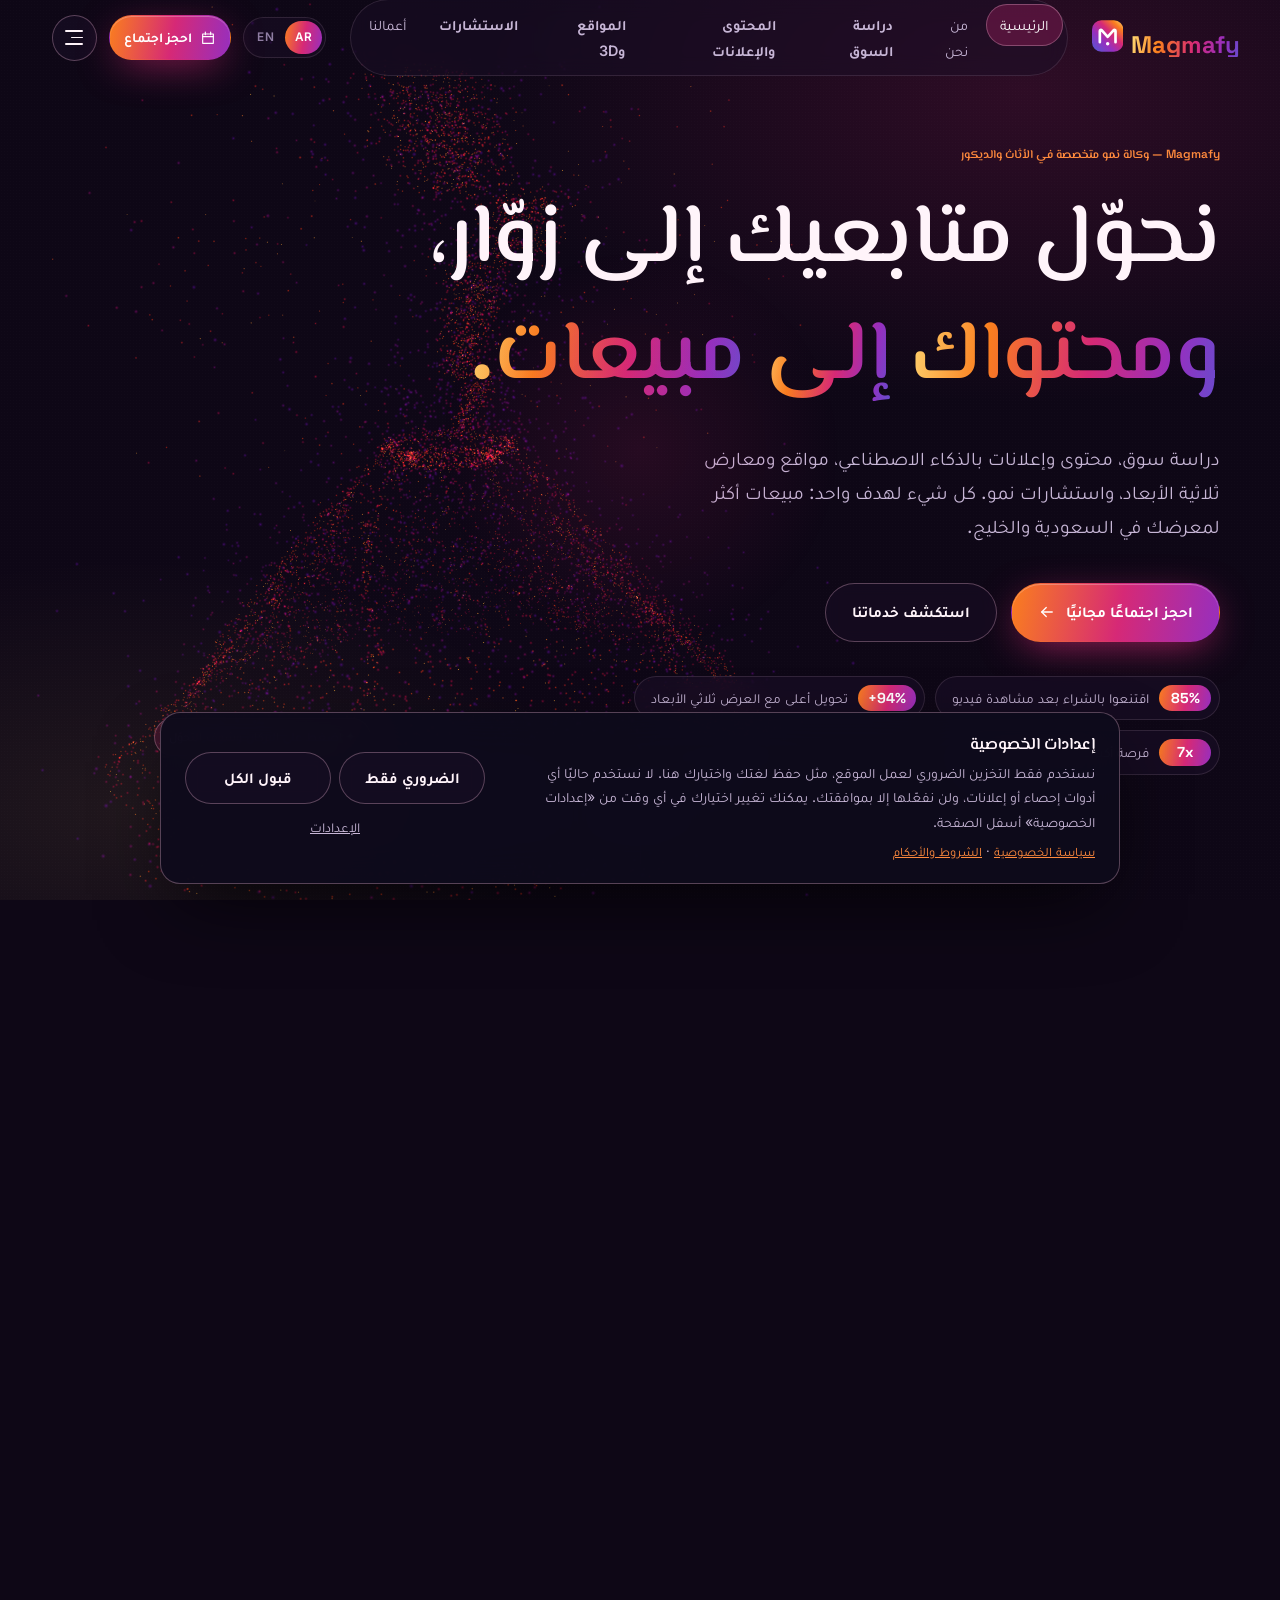
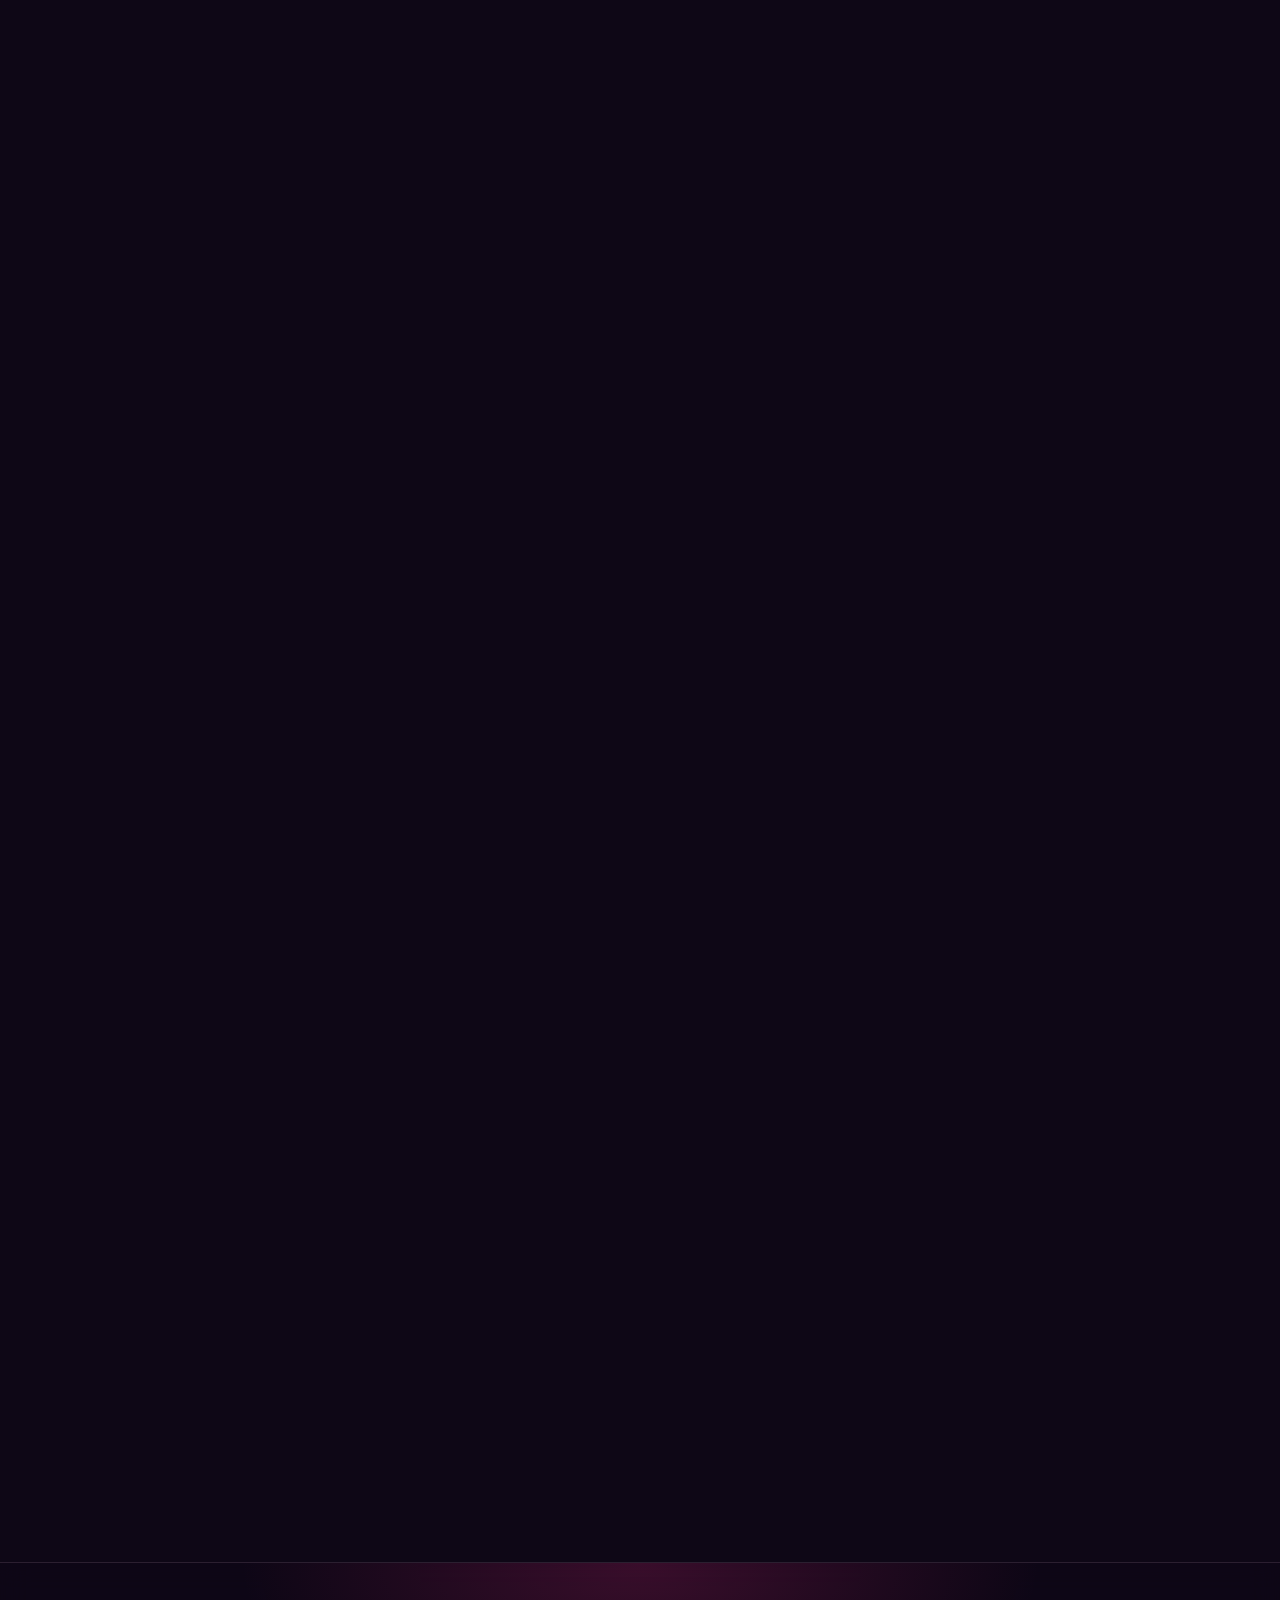
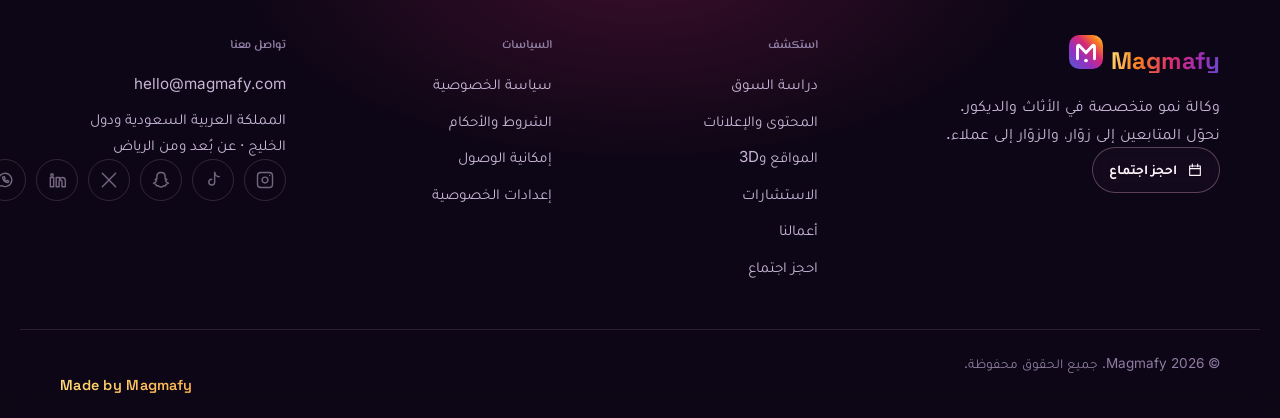
==== commit 76c41bd7: "Pro booking: send to Google Apps Script endpoint" ====
--- a/pro/index.html
+++ b/pro/index.html
@@ -3,7 +3,7 @@
 <head>
   <meta charset="utf-8">
   <meta name="viewport" content="width=device-width, initial-scale=1, viewport-fit=cover">
-  <meta http-equiv="Content-Security-Policy" content="default-src 'self'; script-src 'self'; style-src 'self'; img-src 'self' data: blob:; font-src 'self'; connect-src 'self' blob: https://api.web3forms.com; media-src 'self'; object-src 'none'; base-uri 'none'; form-action 'none'; frame-src 'none'; worker-src 'self' blob:; manifest-src 'self'; upgrade-insecure-requests; require-trusted-types-for 'script'; trusted-types 'none'">
+  <meta http-equiv="Content-Security-Policy" content="default-src 'self'; script-src 'self'; style-src 'self'; img-src 'self' data: blob:; font-src 'self'; connect-src 'self' blob: https://api.web3forms.com https://script.google.com https://script.googleusercontent.com; media-src 'self'; object-src 'none'; base-uri 'none'; form-action 'none'; frame-src 'none'; worker-src 'self' blob:; manifest-src 'self'; upgrade-insecure-requests; require-trusted-types-for 'script'; trusted-types 'none'">
   <meta name="referrer" content="strict-origin-when-cross-origin">
   <meta name="color-scheme" content="dark">
   <meta name="theme-color" content="#0e0716">
